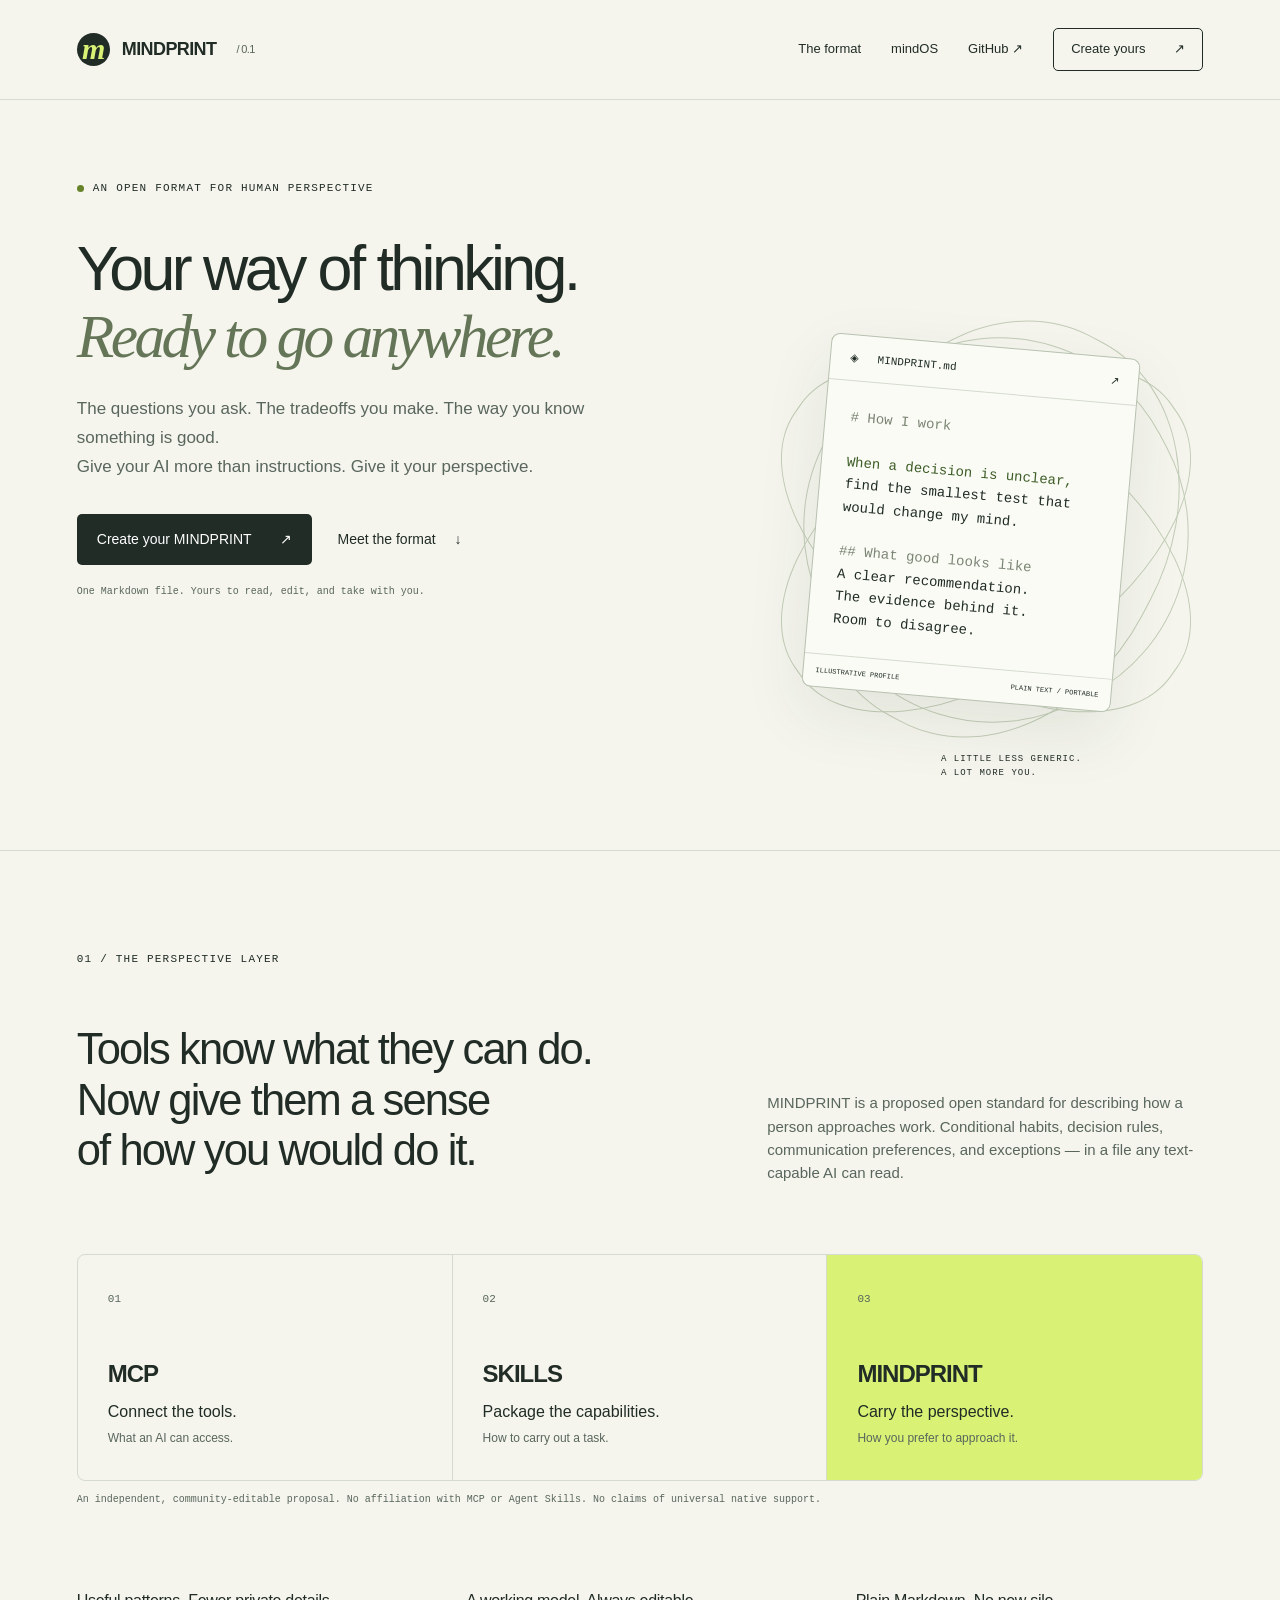
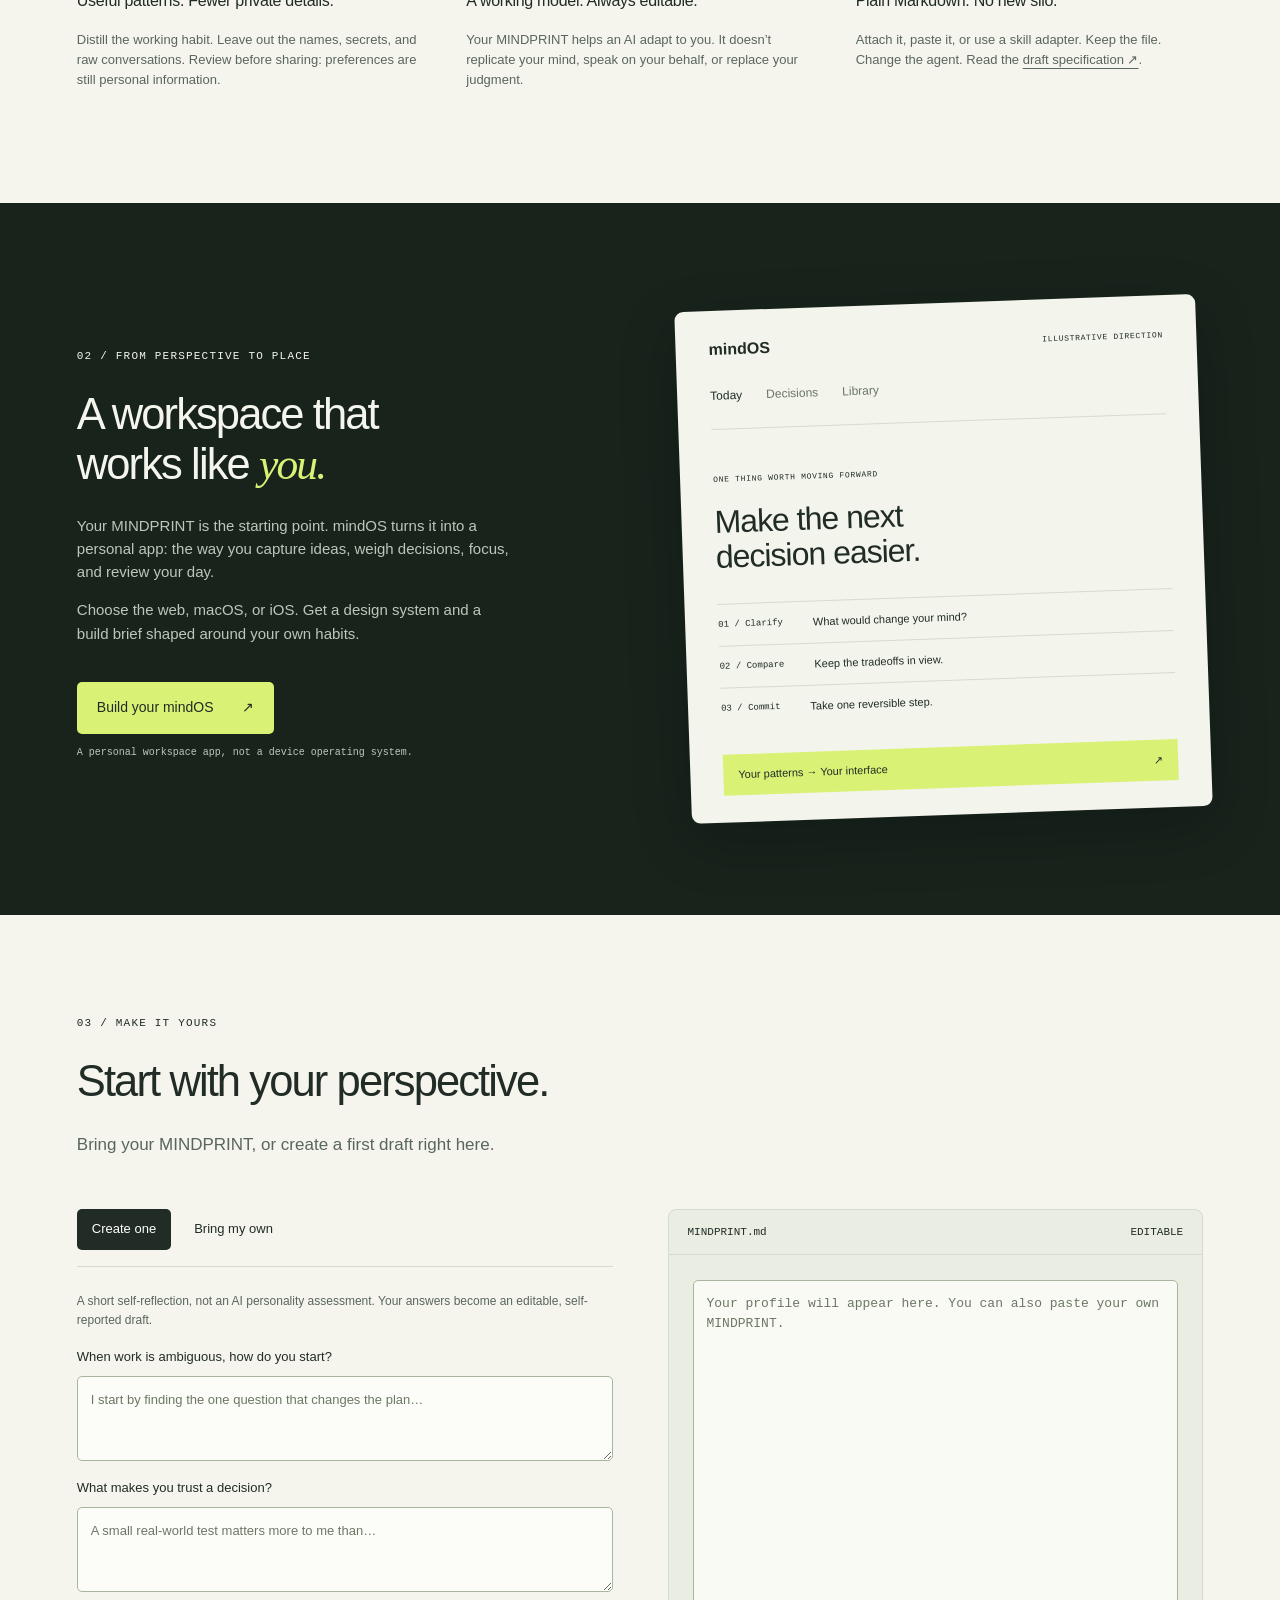
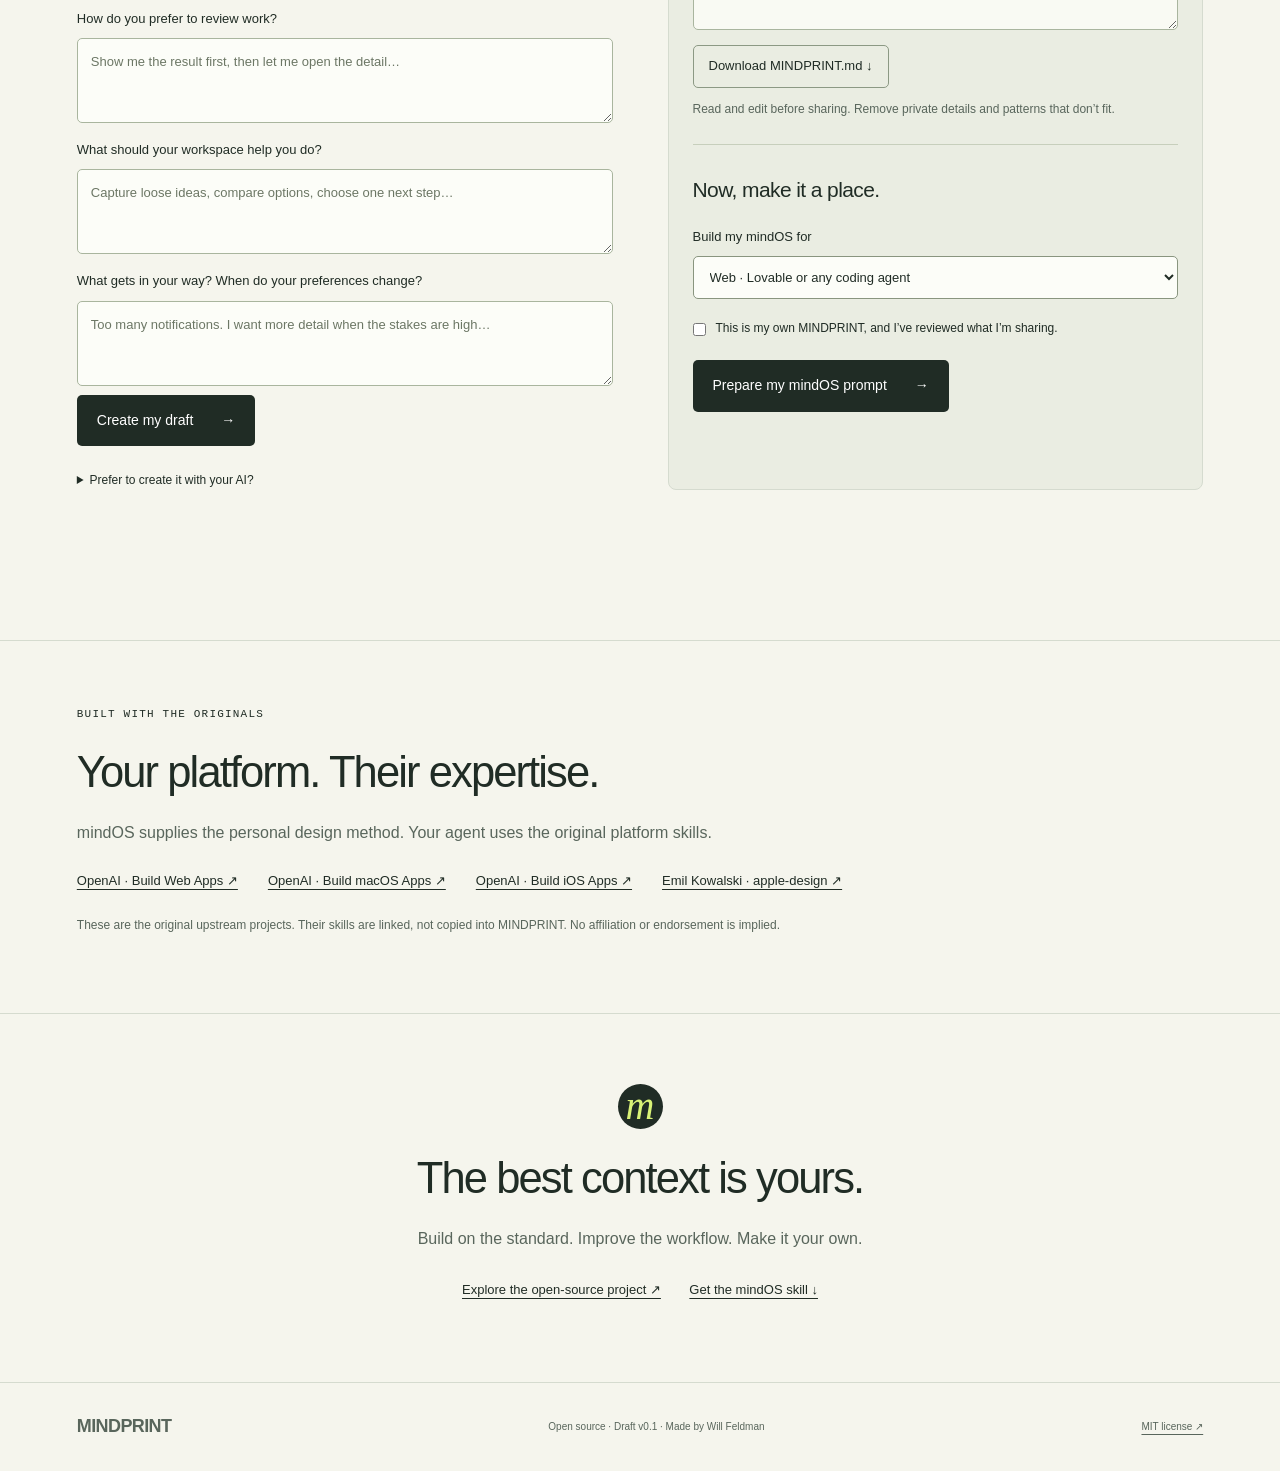
==== website/index.html @ 66bd0d76 "Use official OpenAI Build Web Apps for web targets" ====
<!doctype html><html lang="en"><head><meta charset="utf-8"><meta name="viewport" content="width=device-width,initial-scale=1"><meta name="description" content="Make your judgment portable. Create a MINDPRINT.md, then build a personal mindOS for web, Mac, or iPhone."><title>MINDPRINT — Make your judgment portable</title><link rel="stylesheet" href="style.css"><meta name="theme-color" content="#171c19"></head><body>
<header><a href="#" class="brand"><span class="mark">m</span> MINDPRINT<span class="version">/ 0.1</span></a><nav><a href="#format">The format</a><a href="#mindos">mindOS</a><a href="https://github.com/willfeldman/mindprint">GitHub ↗</a><a class="small-button" href="#create">Create yours <span>↗</span></a></nav></header>
<main><section class="hero"><div class="eyebrow"><span class="dot"></span> AN OPEN FORMAT FOR HUMAN PERSPECTIVE</div><h1>Your way of thinking.<br><em>Ready to go anywhere.</em></h1><p class="intro">The questions you ask. The tradeoffs you make. The way you know something is good.<br>Give your AI more than instructions. Give it your perspective.</p><div class="actions"><a class="primary" href="#create">Create your MINDPRINT <span>↗</span></a><a class="text-link" href="#format">Meet the format <span>↓</span></a></div><p class="micro">One Markdown file. Yours to read, edit, and take with you.</p><div class="hero-art" aria-label="A thinking pattern becoming a portable Markdown file"><div class="orbit o1"></div><div class="orbit o2"></div><div class="orbit o3"></div><div class="orbit o4"></div><div class="artifact"><div class="filebar"><span>◈ &nbsp; MINDPRINT.md</span><span>↗</span></div><div class="code"><span class="muted"># How I work</span><br><br><span class="green">When a decision is unclear,</span><br>find the smallest test that<br>would change my mind.<br><br><span class="muted">## What good looks like</span><br>A clear recommendation.<br>The evidence behind it.<br>Room to disagree.</div><div class="filefoot">ILLUSTRATIVE PROFILE <span>PLAIN TEXT / PORTABLE</span></div></div><span class="art-label">A LITTLE LESS GENERIC.<br>A LOT MORE YOU.</span></div></section>
<section id="format" class="format"><div class="section-label">01 / THE PERSPECTIVE LAYER</div><div class="section-heading"><h2>Tools know what they can do.<br>Now give them a sense<br>of how you would do it.</h2><p>MINDPRINT is a proposed open standard for describing how a person approaches work. Conditional habits, decision rules, communication preferences, and exceptions — in a file any text-capable AI can read.</p></div><div class="layers"><article><span>01</span><h3>MCP</h3><p>Connect the tools.</p><small>What an AI can access.</small></article><article><span>02</span><h3>SKILLS</h3><p>Package the capabilities.</p><small>How to carry out a task.</small></article><article class="highlight"><span>03</span><h3>MINDPRINT</h3><p>Carry the perspective.</p><small>How you prefer to approach it.</small></article></div><p class="micro">An independent, community-editable proposal. No affiliation with MCP or Agent Skills. No claims of universal native support.</p><div class="principles"><div><h3>Useful patterns. Fewer private details.</h3><p>Distill the working habit. Leave out the names, secrets, and raw conversations. Review before sharing: preferences are still personal information.</p></div><div><h3>A working model. Always editable.</h3><p>Your MINDPRINT helps an AI adapt to you. It doesn’t replicate your mind, speak on your behalf, or replace your judgment.</p></div><div><h3>Plain Markdown. No new silo.</h3><p>Attach it, paste it, or use a skill adapter. Keep the file. Change the agent. Read the <a href="https://github.com/willfeldman/mindprint/blob/main/spec/0.1.md">draft specification ↗</a>.</p></div></div></section>
<section id="mindos" class="os"><div><div class="section-label">02 / FROM PERSPECTIVE TO PLACE</div><h2>A workspace that<br>works like <em>you.</em></h2><p>Your MINDPRINT is the starting point. mindOS turns it into a personal app: the way you capture ideas, weigh decisions, focus, and review your day.</p><p>Choose the web, macOS, or iOS. Get a design system and a build brief shaped around your own habits.</p><a href="#create" class="primary">Build your mindOS <span>↗</span></a><p class="micro">A personal workspace app, not a device operating system.</p></div><div class="os-demo"><div class="demo-top"><b>mindOS</b><span>ILLUSTRATIVE DIRECTION</span></div><div class="demo-nav">Today <span>Decisions</span><span>Library</span></div><small>ONE THING WORTH MOVING FORWARD</small><h3>Make the next<br>decision easier.</h3><div class="demo-row"><span>01 / Clarify</span><p>What would change your mind?</p></div><div class="demo-row"><span>02 / Compare</span><p>Keep the tradeoffs in view.</p></div><div class="demo-row"><span>03 / Commit</span><p>Take one reversible step.</p></div><div class="demo-bottom">Your patterns → Your interface <span>↗</span></div></div></section>
<section id="create" class="builder"><div class="section-label">03 / MAKE IT YOURS</div><h2>Start with your perspective.</h2><p class="intro">Bring your MINDPRINT, or create a first draft right here.</p><div class="builder-grid"><div><div class="tabs" role="group" aria-label="Profile source"><button id="new-tab" aria-pressed="true">Create one</button><button id="bring-tab" aria-pressed="false">Bring my own</button></div><div id="interview"><p class="hint">A short self-reflection, not an AI personality assessment. Your answers become an editable, self-reported draft.</p><label>When work is ambiguous, how do you start?<textarea id="start" placeholder="I start by finding the one question that changes the plan…"></textarea></label><label>What makes you trust a decision?<textarea id="trust" placeholder="A small real-world test matters more to me than…"></textarea></label><label>How do you prefer to review work?<textarea id="review" placeholder="Show me the result first, then let me open the detail…"></textarea></label><label>What should your workspace help you do?<textarea id="jobs" placeholder="Capture loose ideas, compare options, choose one next step…"></textarea></label><label>What gets in your way? When do your preferences change?<textarea id="exceptions" placeholder="Too many notifications. I want more detail when the stakes are high…"></textarea></label><button id="draft" class="primary">Create my draft <span>→</span></button><details><summary>Prefer to create it with your AI?</summary><p>Use our full interview and evidence-based workflow with an agent that knows your work.</p><button id="copy-builder">Copy creation prompt</button><a href="create-mindprint.md" download>Download prompt</a></details></div><div id="import" hidden><label>Open your MINDPRINT.md<input id="file" type="file" accept=".md,.txt,text/plain,text/markdown"></label><p class="hint">Or paste it into the editor. Files are read in this browser, not uploaded to our server. Maximum 100 KB.</p></div></div><div class="output"><div class="filebar"><label for="profile">MINDPRINT.md</label><span>EDITABLE</span></div><textarea id="profile" spellcheck="false" placeholder="Your profile will appear here. You can also paste your own MINDPRINT."></textarea><button id="download">Download MINDPRINT.md ↓</button><p class="hint">Read and edit before sharing. Remove private details and patterns that don’t fit.</p><div class="next"><h3>Now, make it a place.</h3><label for="platform">Build my mindOS for</label><select id="platform"><option value="web">Web · Lovable or any coding agent</option><option value="macos">macOS · Build macOS Apps</option><option value="ios">iOS · Build iOS Apps</option></select><label class="check"><input type="checkbox" id="own"> This is my own MINDPRINT, and I’ve reviewed what I’m sharing.</label><button id="brief" class="primary">Prepare my mindOS prompt <span>→</span></button></div></div></div><div id="handoff" hidden><h3>Your mindOS build brief</h3><p>Review the exact prompt below. It includes your profile. Copying places it on your clipboard; opening Lovable passes it to Lovable in the URL. Your AI provider’s policies apply.</p><textarea id="prompt" aria-label="Review mindOS prompt"></textarea><div class="actions"><a id="lovable" class="primary" target="_blank" rel="noopener noreferrer">Open in Lovable ↗</a><button id="copy">Copy for my coding agent</button><button id="save-brief">Download build brief ↓</button></div><p id="handoff-note" class="hint"></p></div><p id="status" role="status" aria-live="polite"></p></section>
<section class="upstream"><div class="section-label">BUILT WITH THE ORIGINALS</div><h2>Your platform. Their expertise.</h2><p>mindOS supplies the personal design method. Your agent uses the original platform skills.</p><div class="upstream-links"><a href="https://github.com/openai/plugins/tree/main/plugins/build-web-apps">OpenAI · Build Web Apps ↗</a><a href="https://github.com/openai/plugins/tree/main/plugins/build-macos-apps">OpenAI · Build macOS Apps ↗</a><a href="https://github.com/openai/plugins/tree/main/plugins/build-ios-apps">OpenAI · Build iOS Apps ↗</a><a href="https://github.com/emilkowalski/skills/tree/main/skills/apple-design">Emil Kowalski · apple-design ↗</a></div><p class="hint">These are the original upstream projects. Their skills are linked, not copied into MINDPRINT. No affiliation or endorsement is implied.</p></section><section class="closing"><span class="mark">m</span><h2>The best context is yours.</h2><p>Build on the standard. Improve the workflow. Make it your own.</p><a href="https://github.com/willfeldman/mindprint">Explore the open-source project ↗</a> <a href="mindos-skill.md" download>Get the mindOS skill ↓</a></section></main><footer><a class="brand" href="#">MINDPRINT</a><span>Open source · Draft v0.1 · Made by Will Feldman</span><a href="https://github.com/willfeldman/mindprint/blob/main/LICENSE">MIT license ↗</a></footer><script src="app.js"></script></body></html>
---- website/style.css ----
:root{--paper:#f5f5ed;--ink:#202c25;--muted:#59665c;--line:#d5dbcf;--lime:#d9f276;--dark:#18231c}*{box-sizing:border-box}html{scroll-behavior:smooth;scroll-padding-top:30px}body{margin:0;background:var(--paper);color:var(--ink);font-family:Arial,Helvetica,sans-serif;font-size:16px;line-height:1.55}a{color:inherit;text-underline-offset:4px}button,input,select,textarea{font:inherit}button,a{touch-action:manipulation}button{cursor:pointer}button:active,.primary:active{transform:scale(.985)}button:focus-visible,a:focus-visible,input:focus-visible,textarea:focus-visible,select:focus-visible{outline:3px solid #668515;outline-offset:4px}[hidden]{display:none!important}header,main,footer{max-width:1440px;margin:auto}header{height:100px;display:flex;align-items:center;justify-content:space-between;padding:0 6%;border-bottom:1px solid var(--line)}.brand{text-decoration:none;font-size:18px;font-weight:700;letter-spacing:-.6px;display:flex;align-items:center;gap:12px}.mark{display:inline-flex;align-items:center;justify-content:center;width:33px;height:33px;background:var(--ink);color:var(--lime);font-family:Georgia,serif;font-style:italic;font-size:30px;border-radius:50%}.version{font-size:11px;color:var(--muted);font-weight:400;margin-left:8px}nav{display:flex;align-items:center;gap:30px;font-size:13px}nav a{text-decoration:none}.small-button{border:1px solid var(--ink);padding:10px 17px;border-radius:5px}.small-button span{margin-left:25px}section{padding:100px 6%}.hero{position:relative;padding-top:80px;min-height:750px;overflow:hidden}.eyebrow,.section-label{font-family:monospace;font-size:11px;letter-spacing:1.2px;display:flex;align-items:center;gap:9px}.dot{height:7px;width:7px;background:#678329;border-radius:50%}h1{font-size:clamp(42px,4.9vw,70px);line-height:1.07;letter-spacing:-3.6px;font-weight:500;margin:38px 0 25px;position:relative;z-index:1;max-width:800px}em{font-family:Georgia,serif;font-weight:400;color:#657557}h1 em{font-size:.98em}.intro{font-size:17px;color:var(--muted);max-width:530px;line-height:1.7}.actions{display:flex;gap:26px;align-items:center;flex-wrap:wrap;margin:32px 0 18px}.primary{background:var(--ink);color:#fff;text-decoration:none;border:0;padding:15px 20px;border-radius:5px;font-size:14px;display:inline-flex;align-items:center;justify-content:space-between;gap:28px}.text-link{font-size:14px;text-decoration:none}.text-link span{margin-left:15px}.micro{font-family:monospace;font-size:10px;color:var(--muted);line-height:1.7}.hero-art{position:absolute;width:470px;height:470px;right:3%;top:215px}.orbit{position:absolute;border:1px solid #c2ccb7;border-radius:48%;width:380px;height:380px;left:60px;top:30px;transform:rotate(-28deg)}.o2{width:340px;height:430px;left:80px;top:4px;transform:rotate(28deg)}.o3{width:460px;height:260px;left:10px;top:100px;transform:rotate(-35deg)}.o4{width:460px;height:260px;left:10px;top:100px;transform:rotate(35deg)}.artifact{position:absolute;width:310px;left:70px;top:35px;transform:rotate(5deg);background:#fafbf5;border:1px solid #b8c2b1;border-radius:9px;box-shadow:0 24px 65px #23352216;overflow:hidden}.filebar{display:flex;justify-content:space-between;padding:16px 19px;border-bottom:1px solid var(--line);font:11px monospace}.code{padding:25px;font:14px/1.6 monospace}.muted{color:#7b8574}.green{color:#3d5c26}.filefoot{display:flex;justify-content:space-between;border-top:1px solid var(--line);padding:12px;font:7px monospace}.art-label{position:absolute;bottom:0;left:195px;font:9px/1.5 monospace;letter-spacing:1px}.format{border-top:1px solid var(--line)}.section-heading{display:grid;grid-template-columns:1.4fr 1fr;gap:80px;margin:32px 0 55px;align-items:end}h2{font-weight:400;font-size:clamp(30px,3.4vw,48px);line-height:1.16;letter-spacing:-1.9px;margin:24px 0}.section-heading p,.principles p,.os p{color:var(--muted);font-size:15px;max-width:440px}.layers{display:grid;grid-template-columns:repeat(3,1fr);border:1px solid var(--line);border-radius:8px;overflow:hidden}.layers article{padding:30px;border-right:1px solid var(--line)}.layers article:last-child{border:0}.layers article>span{font:11px monospace;color:var(--muted)}.layers h3{font-size:24px;letter-spacing:-1px;margin:45px 0 8px}.layers p{margin:0}.layers small{color:var(--muted);font-size:12px}.highlight{background:var(--lime)}.principles{display:grid;grid-template-columns:repeat(3,1fr);gap:42px;margin-top:65px}.principles h3{font-size:16px;font-weight:500;letter-spacing:-.3px}.principles p{font-size:13px}.os{background:var(--dark);color:#f4f6ed;display:grid;grid-template-columns:1fr 1fr;gap:85px;align-items:center}.os em{color:var(--lime)}.os p{color:#bdc7b9}.os .primary{background:var(--lime);color:var(--ink);margin-top:22px}.os .micro{font-size:10px}.os-demo{background:#f3f4eb;color:var(--ink);border-radius:9px;box-shadow:0 18px 60px #0003;padding:27px 33px;transform:rotate(-2deg)}.demo-top{display:flex;justify-content:space-between;align-items:center}.demo-top span,.os-demo small{font:8px monospace;letter-spacing:.7px}.demo-nav{display:flex;gap:24px;font-size:12px;border-bottom:1px solid var(--line);padding:24px 0;margin-bottom:35px}.demo-nav span{color:#6a7567}.os-demo h3{font-size:32px;line-height:1.1;letter-spacing:-1px;font-weight:400;margin:15px 0 28px}.demo-row{border-top:1px solid var(--line);padding:12px 0;display:flex;gap:30px;align-items:center}.demo-row span{font:9px monospace;white-space:nowrap}.demo-row p{font-size:11px;color:var(--ink);margin:0}.demo-bottom{background:var(--lime);padding:12px 15px;font-size:11px;display:flex;justify-content:space-between;margin-top:25px}.builder{border-bottom:1px solid var(--line)}.builder-grid{display:grid;grid-template-columns:1fr 1fr;gap:55px;margin-top:50px}.tabs{display:flex;gap:8px;border-bottom:1px solid var(--line);margin-bottom:25px;padding-bottom:16px}button{padding:10px 15px;background:transparent;border:1px solid #8c9984;border-radius:5px;color:var(--ink);font-size:13px}.tabs button{border:0;border-radius:5px}.tabs button[aria-pressed=true]{background:var(--ink);color:#fff}.hint{font-size:12px;color:var(--muted);line-height:1.6}label{display:block;font-size:13px;margin:17px 0 9px}textarea{width:100%;display:block;resize:vertical;padding:13px;border:1px solid #a9b59e;background:#fcfdf8;border-radius:5px;color:var(--ink);font-size:13px;min-height:85px;margin-top:9px;line-height:1.5}textarea::placeholder{color:#6c7765}select{display:block;width:100%;border:1px solid #89957f;padding:12px;background:#fcfdf8;color:var(--ink);border-radius:5px;font-size:13px}.output{background:#eaede2;border:1px solid var(--line);border-radius:8px;padding:0 24px 25px}.output .filebar{margin:0 -24px}.filebar label{margin:0;font:inherit}#profile{min-height:350px;background:#f9faf3;font-family:monospace;margin:25px 0 15px}.next{border-top:1px solid #c7cfbc;margin-top:25px;padding-top:8px}.next h3,#handoff h3{font-size:21px;font-weight:400;letter-spacing:-.6px}.check{display:flex;align-items:flex-start;gap:10px;font-size:12px;margin:20px 0}.check input{margin:4px 0;accent-color:#304323}details{margin-top:25px;font-size:12px}summary{cursor:pointer}details a{margin-left:12px}#handoff{margin-top:45px;border-top:1px solid var(--line);padding-top:25px}#handoff p{font-size:13px;max-width:760px}#prompt{min-height:270px;font-family:monospace}#status{font-size:13px;color:#35521c;min-height:24px}.closing{text-align:center;padding-top:70px;padding-bottom:70px}.closing .mark{width:45px;height:45px;font-size:40px}.closing p{color:var(--muted)}.closing a{display:inline-block;font-size:13px;margin:12px}footer{border-top:1px solid var(--line);padding:30px 6%;display:flex;justify-content:space-between;align-items:center;font-size:10px;color:var(--muted)}@media(min-width:1250px){.hero-art{right:5%;top:210px}.hero{padding-bottom:160px}}@media(max-width:1050px){.hero-art{right:-65px;top:280px;transform:scale(.8)}h1{max-width:750px}.hero .intro{max-width:440px}.section-heading{gap:35px}.os{gap:40px}.builder-grid{gap:28px}}@media(max-width:760px){header{height:78px;padding:0 6%}nav>a:not(.small-button){display:none}.version{display:none}h1{letter-spacing:-2px;font-size:43px}.hero{padding-top:45px;padding-bottom:30px}.hero-art{position:relative;right:auto;top:auto;margin:20px auto -20px;transform:scale(.8);transform-origin:top center;width:400px;height:390px;left:-20px}.hero-art .artifact{left:45px}.hero-art .orbit{left:25px}.hero .intro{font-size:15px}.actions{gap:20px}section{padding:65px 6%}.section-heading,.os,.builder-grid{grid-template-columns:1fr;gap:25px}.layers{grid-template-columns:1fr}.layers article{border-right:0;border-bottom:1px solid var(--line);padding:24px}.layers h3{margin:14px 0 5px}.principles{grid-template-columns:1fr;gap:12px;margin-top:35px}.os-demo{margin:20px 5px 0}.section-heading{margin-bottom:30px}.builder-grid{margin-top:30px}.output{padding:0 18px 20px}.output .filebar{margin:0 -18px}footer{gap:20px;flex-wrap:wrap}.eyebrow{font-size:9px}input[type=file]{width:100%;margin-top:15px}#handoff .actions{gap:12px}.primary{gap:20px}}@media(prefers-reduced-motion:reduce){html{scroll-behavior:auto}button:active,.primary:active{transform:none}}

.upstream{border-bottom:1px solid var(--line);padding-top:65px;padding-bottom:65px}.upstream-links{display:flex;flex-wrap:wrap;gap:16px 30px;margin:25px 0;font-size:13px}.upstream>p{color:var(--muted)}
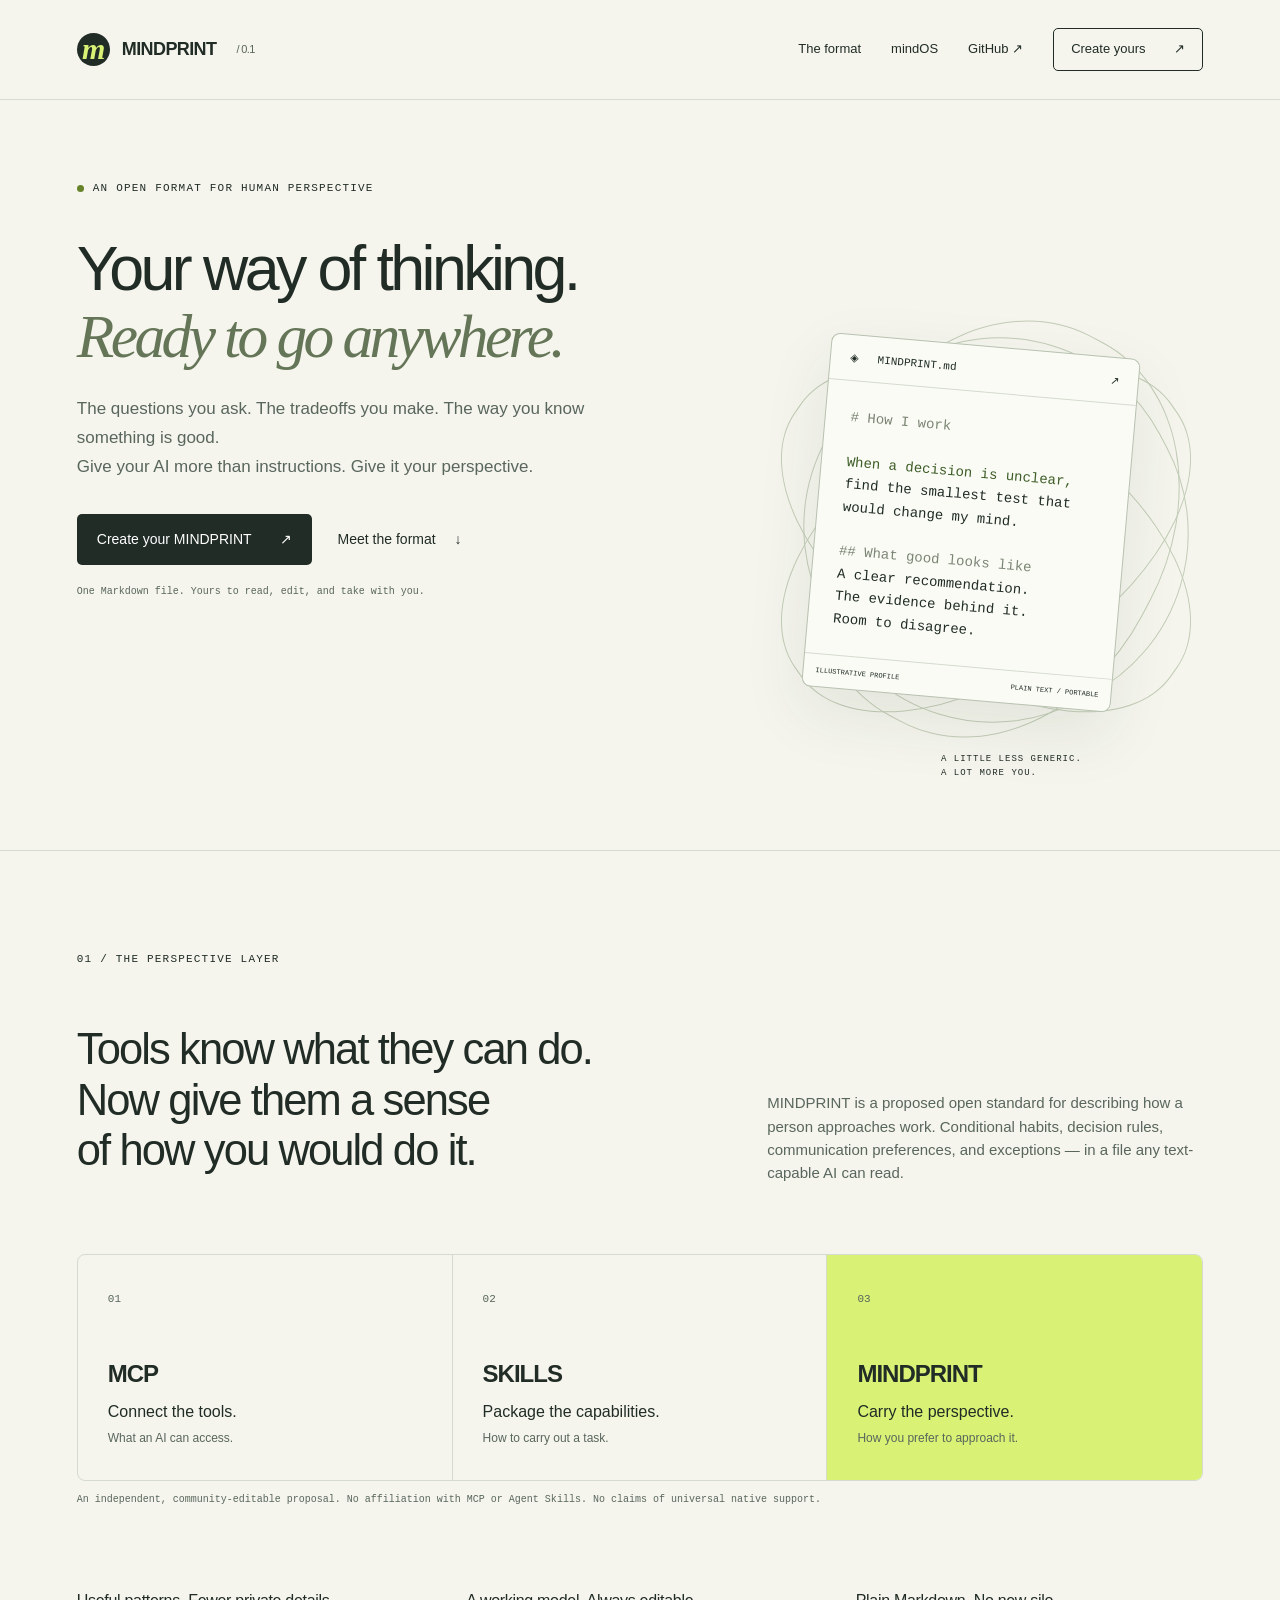
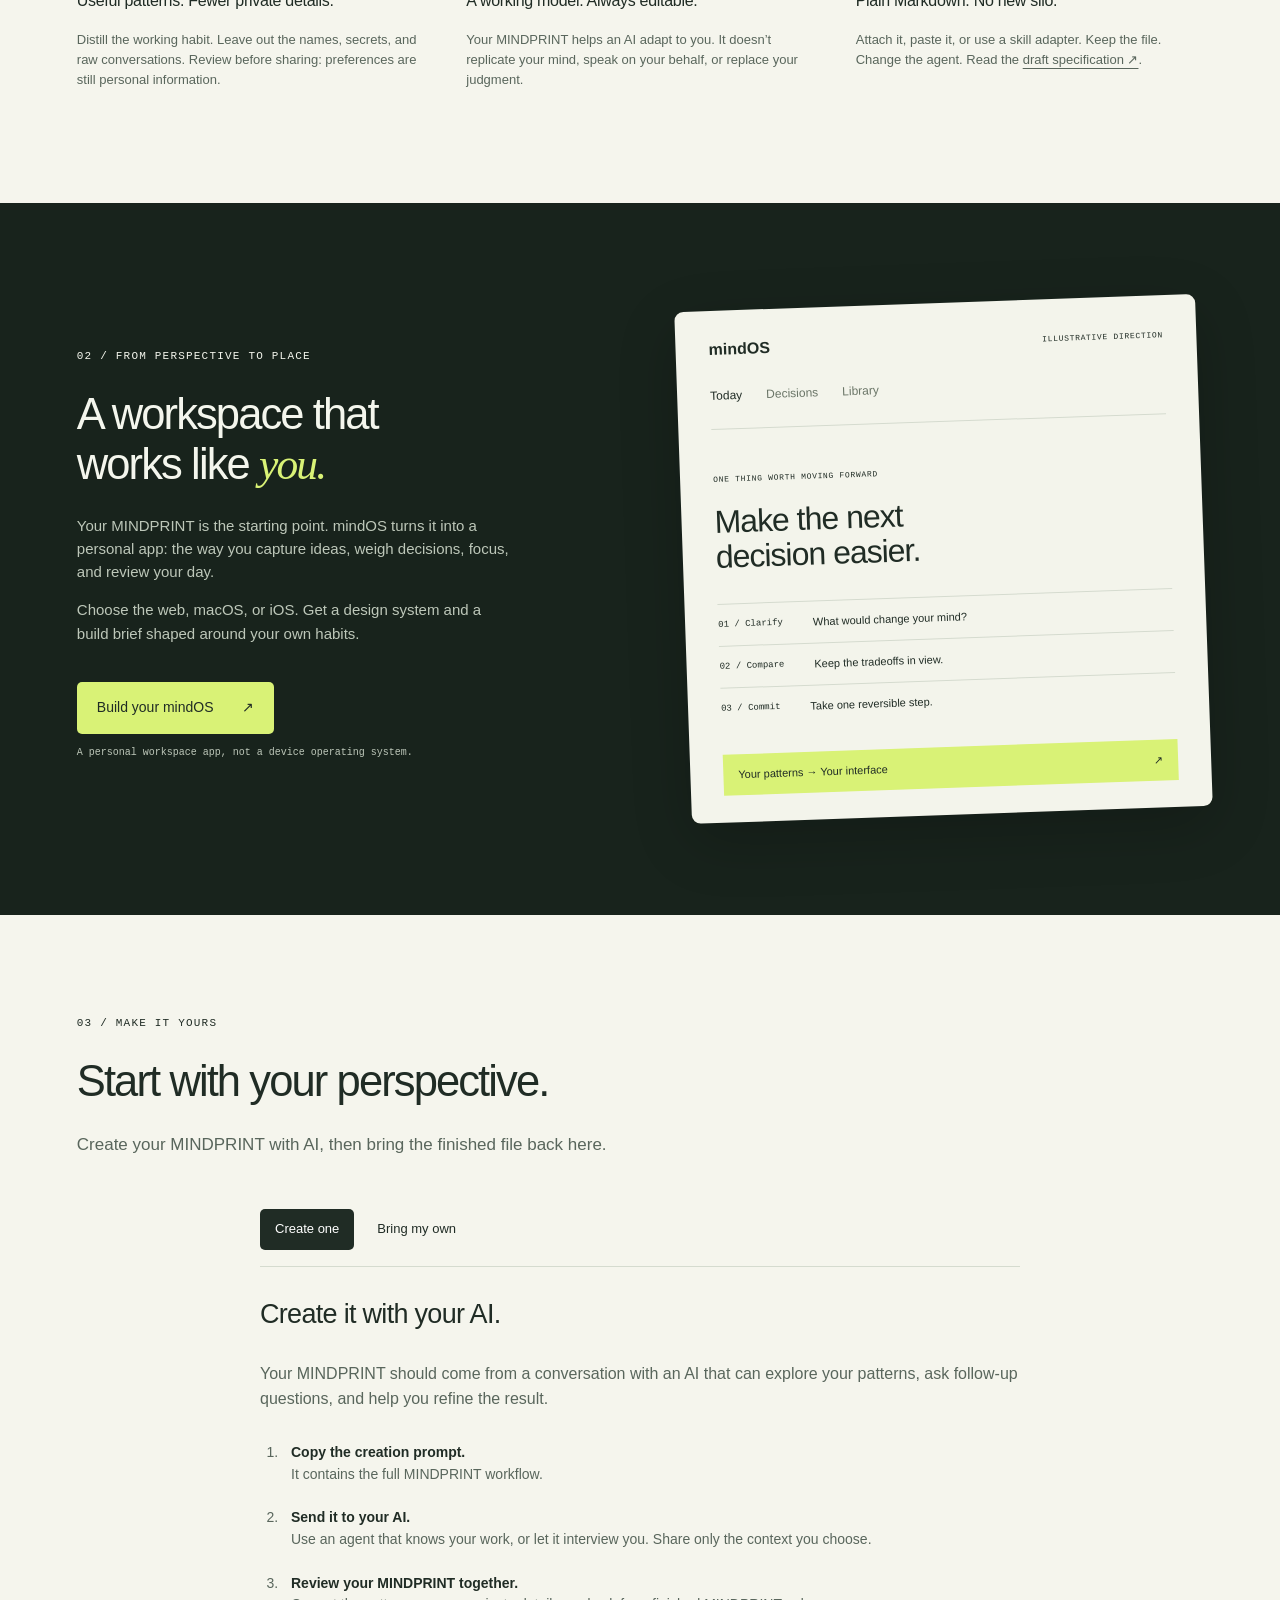
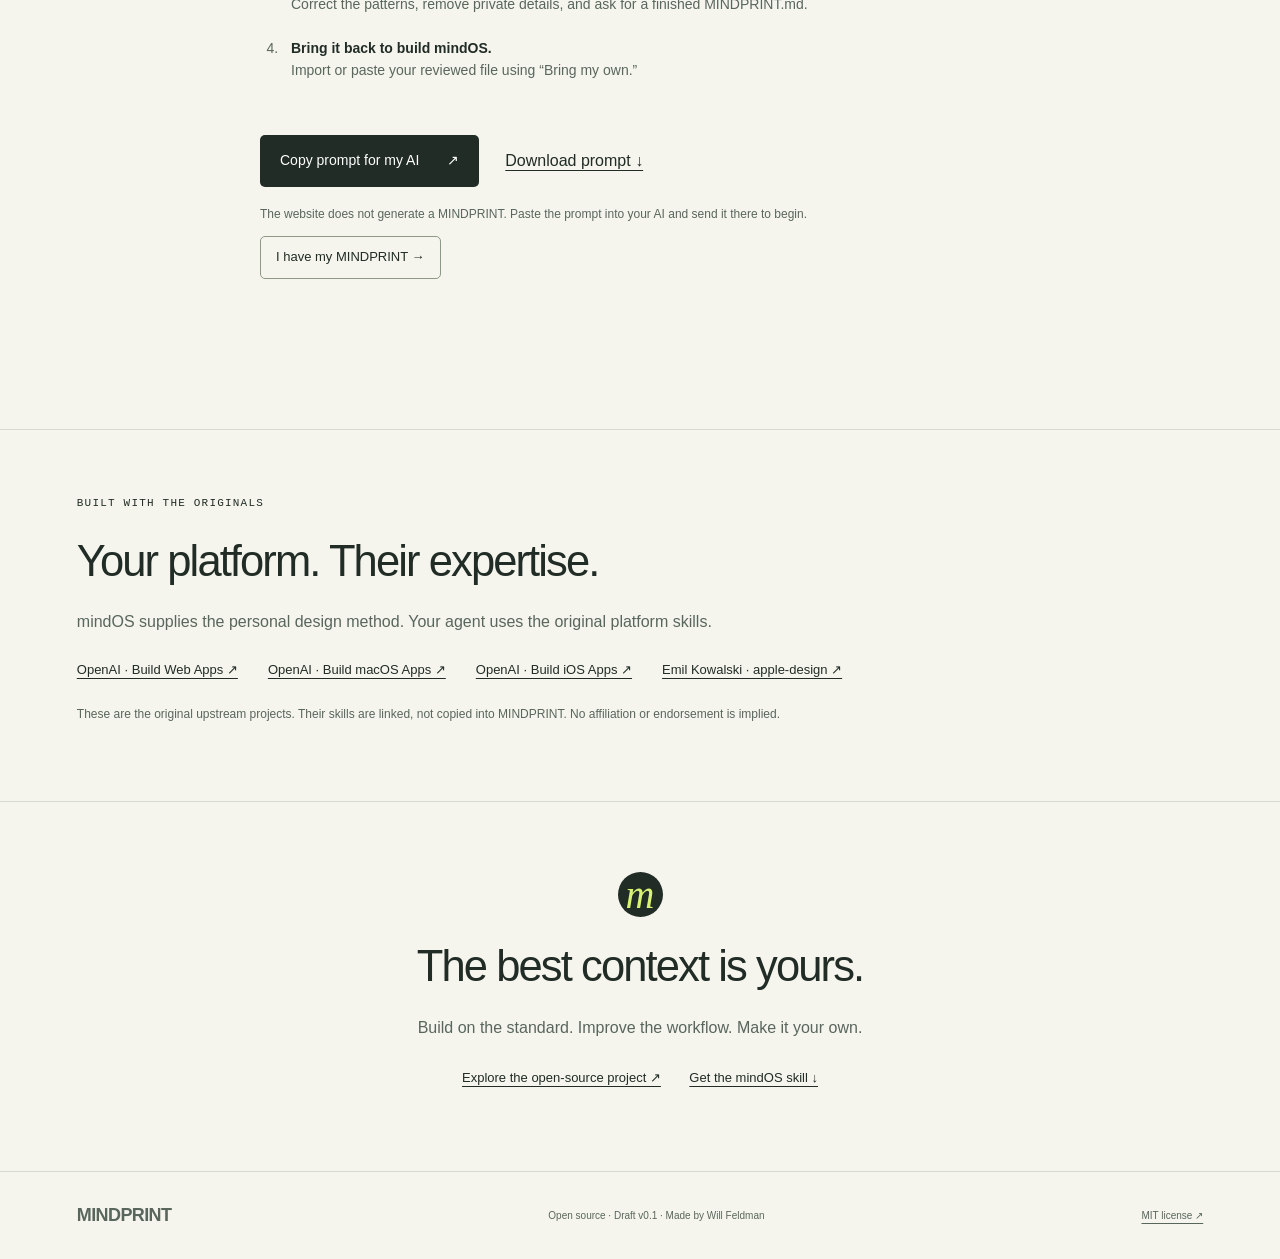
==== commit 99a56b98: "Require AI workflow for MINDPRINT creation and remove browser questionnaire" ====
--- a/website/index.html
+++ b/website/index.html
@@ -3,5 +3,5 @@
 <main><section class="hero"><div class="eyebrow"><span class="dot"></span> AN OPEN FORMAT FOR HUMAN PERSPECTIVE</div><h1>Your way of thinking.<br><em>Ready to go anywhere.</em></h1><p class="intro">The questions you ask. The tradeoffs you make. The way you know something is good.<br>Give your AI more than instructions. Give it your perspective.</p><div class="actions"><a class="primary" href="#create">Create your MINDPRINT <span>↗</span></a><a class="text-link" href="#format">Meet the format <span>↓</span></a></div><p class="micro">One Markdown file. Yours to read, edit, and take with you.</p><div class="hero-art" aria-label="A thinking pattern becoming a portable Markdown file"><div class="orbit o1"></div><div class="orbit o2"></div><div class="orbit o3"></div><div class="orbit o4"></div><div class="artifact"><div class="filebar"><span>◈ &nbsp; MINDPRINT.md</span><span>↗</span></div><div class="code"><span class="muted"># How I work</span><br><br><span class="green">When a decision is unclear,</span><br>find the smallest test that<br>would change my mind.<br><br><span class="muted">## What good looks like</span><br>A clear recommendation.<br>The evidence behind it.<br>Room to disagree.</div><div class="filefoot">ILLUSTRATIVE PROFILE <span>PLAIN TEXT / PORTABLE</span></div></div><span class="art-label">A LITTLE LESS GENERIC.<br>A LOT MORE YOU.</span></div></section>
 <section id="format" class="format"><div class="section-label">01 / THE PERSPECTIVE LAYER</div><div class="section-heading"><h2>Tools know what they can do.<br>Now give them a sense<br>of how you would do it.</h2><p>MINDPRINT is a proposed open standard for describing how a person approaches work. Conditional habits, decision rules, communication preferences, and exceptions — in a file any text-capable AI can read.</p></div><div class="layers"><article><span>01</span><h3>MCP</h3><p>Connect the tools.</p><small>What an AI can access.</small></article><article><span>02</span><h3>SKILLS</h3><p>Package the capabilities.</p><small>How to carry out a task.</small></article><article class="highlight"><span>03</span><h3>MINDPRINT</h3><p>Carry the perspective.</p><small>How you prefer to approach it.</small></article></div><p class="micro">An independent, community-editable proposal. No affiliation with MCP or Agent Skills. No claims of universal native support.</p><div class="principles"><div><h3>Useful patterns. Fewer private details.</h3><p>Distill the working habit. Leave out the names, secrets, and raw conversations. Review before sharing: preferences are still personal information.</p></div><div><h3>A working model. Always editable.</h3><p>Your MINDPRINT helps an AI adapt to you. It doesn’t replicate your mind, speak on your behalf, or replace your judgment.</p></div><div><h3>Plain Markdown. No new silo.</h3><p>Attach it, paste it, or use a skill adapter. Keep the file. Change the agent. Read the <a href="https://github.com/willfeldman/mindprint/blob/main/spec/0.1.md">draft specification ↗</a>.</p></div></div></section>
 <section id="mindos" class="os"><div><div class="section-label">02 / FROM PERSPECTIVE TO PLACE</div><h2>A workspace that<br>works like <em>you.</em></h2><p>Your MINDPRINT is the starting point. mindOS turns it into a personal app: the way you capture ideas, weigh decisions, focus, and review your day.</p><p>Choose the web, macOS, or iOS. Get a design system and a build brief shaped around your own habits.</p><a href="#create" class="primary">Build your mindOS <span>↗</span></a><p class="micro">A personal workspace app, not a device operating system.</p></div><div class="os-demo"><div class="demo-top"><b>mindOS</b><span>ILLUSTRATIVE DIRECTION</span></div><div class="demo-nav">Today <span>Decisions</span><span>Library</span></div><small>ONE THING WORTH MOVING FORWARD</small><h3>Make the next<br>decision easier.</h3><div class="demo-row"><span>01 / Clarify</span><p>What would change your mind?</p></div><div class="demo-row"><span>02 / Compare</span><p>Keep the tradeoffs in view.</p></div><div class="demo-row"><span>03 / Commit</span><p>Take one reversible step.</p></div><div class="demo-bottom">Your patterns → Your interface <span>↗</span></div></div></section>
-<section id="create" class="builder"><div class="section-label">03 / MAKE IT YOURS</div><h2>Start with your perspective.</h2><p class="intro">Bring your MINDPRINT, or create a first draft right here.</p><div class="builder-grid"><div><div class="tabs" role="group" aria-label="Profile source"><button id="new-tab" aria-pressed="true">Create one</button><button id="bring-tab" aria-pressed="false">Bring my own</button></div><div id="interview"><p class="hint">A short self-reflection, not an AI personality assessment. Your answers become an editable, self-reported draft.</p><label>When work is ambiguous, how do you start?<textarea id="start" placeholder="I start by finding the one question that changes the plan…"></textarea></label><label>What makes you trust a decision?<textarea id="trust" placeholder="A small real-world test matters more to me than…"></textarea></label><label>How do you prefer to review work?<textarea id="review" placeholder="Show me the result first, then let me open the detail…"></textarea></label><label>What should your workspace help you do?<textarea id="jobs" placeholder="Capture loose ideas, compare options, choose one next step…"></textarea></label><label>What gets in your way? When do your preferences change?<textarea id="exceptions" placeholder="Too many notifications. I want more detail when the stakes are high…"></textarea></label><button id="draft" class="primary">Create my draft <span>→</span></button><details><summary>Prefer to create it with your AI?</summary><p>Use our full interview and evidence-based workflow with an agent that knows your work.</p><button id="copy-builder">Copy creation prompt</button><a href="create-mindprint.md" download>Download prompt</a></details></div><div id="import" hidden><label>Open your MINDPRINT.md<input id="file" type="file" accept=".md,.txt,text/plain,text/markdown"></label><p class="hint">Or paste it into the editor. Files are read in this browser, not uploaded to our server. Maximum 100 KB.</p></div></div><div class="output"><div class="filebar"><label for="profile">MINDPRINT.md</label><span>EDITABLE</span></div><textarea id="profile" spellcheck="false" placeholder="Your profile will appear here. You can also paste your own MINDPRINT."></textarea><button id="download">Download MINDPRINT.md ↓</button><p class="hint">Read and edit before sharing. Remove private details and patterns that don’t fit.</p><div class="next"><h3>Now, make it a place.</h3><label for="platform">Build my mindOS for</label><select id="platform"><option value="web">Web · Lovable or any coding agent</option><option value="macos">macOS · Build macOS Apps</option><option value="ios">iOS · Build iOS Apps</option></select><label class="check"><input type="checkbox" id="own"> This is my own MINDPRINT, and I’ve reviewed what I’m sharing.</label><button id="brief" class="primary">Prepare my mindOS prompt <span>→</span></button></div></div></div><div id="handoff" hidden><h3>Your mindOS build brief</h3><p>Review the exact prompt below. It includes your profile. Copying places it on your clipboard; opening Lovable passes it to Lovable in the URL. Your AI provider’s policies apply.</p><textarea id="prompt" aria-label="Review mindOS prompt"></textarea><div class="actions"><a id="lovable" class="primary" target="_blank" rel="noopener noreferrer">Open in Lovable ↗</a><button id="copy">Copy for my coding agent</button><button id="save-brief">Download build brief ↓</button></div><p id="handoff-note" class="hint"></p></div><p id="status" role="status" aria-live="polite"></p></section>
+<section id="create" class="builder"><div class="section-label">03 / MAKE IT YOURS</div><h2>Start with your perspective.</h2><p class="intro">Create your MINDPRINT with AI, then bring the finished file back here.</p><div class="builder-grid"><div><div class="tabs" role="group" aria-label="Profile source"><button id="new-tab" aria-pressed="true">Create one</button><button id="bring-tab" aria-pressed="false">Bring my own</button></div><div id="interview"><h3>Create it with your AI.</h3><p>Your MINDPRINT should come from a conversation with an AI that can explore your patterns, ask follow-up questions, and help you refine the result.</p><ol class="ai-steps"><li><strong>Copy the creation prompt.</strong><br>It contains the full MINDPRINT workflow.</li><li><strong>Send it to your AI.</strong><br>Use an agent that knows your work, or let it interview you. Share only the context you choose.</li><li><strong>Review your MINDPRINT together.</strong><br>Correct the patterns, remove private details, and ask for a finished MINDPRINT.md.</li><li><strong>Bring it back to build mindOS.</strong><br>Import or paste your reviewed file using “Bring my own.”</li></ol><div class="actions"><button id="copy-builder" class="primary">Copy prompt for my AI <span>↗</span></button><a href="create-mindprint.md" download>Download prompt ↓</a></div><p class="hint">The website does not generate a MINDPRINT. Paste the prompt into your AI and send it there to begin.</p><button id="ready-import">I have my MINDPRINT →</button></div><div id="import" hidden><label>Open your MINDPRINT.md<input id="file" type="file" accept=".md,.txt,text/plain,text/markdown"></label><p class="hint">Or paste it into the editor. Files are read in this browser, not uploaded to our server. Maximum 100 KB.</p></div></div><div class="output" id="profile-output" hidden><div class="filebar"><label for="profile">MINDPRINT.md</label><span>EDITABLE</span></div><textarea id="profile" spellcheck="false" placeholder="Paste the finished MINDPRINT from your AI here, or open your file."></textarea><button id="download">Download MINDPRINT.md ↓</button><p class="hint">Read and edit before sharing. Remove private details and patterns that don’t fit.</p><div class="next"><h3>Now, make it a place.</h3><label for="platform">Build my mindOS for</label><select id="platform"><option value="web">Web · Lovable or any coding agent</option><option value="macos">macOS · Build macOS Apps</option><option value="ios">iOS · Build iOS Apps</option></select><label class="check"><input type="checkbox" id="own"> This is my own MINDPRINT, and I’ve reviewed what I’m sharing.</label><button id="brief" class="primary">Prepare my mindOS prompt <span>→</span></button></div></div></div><div id="handoff" hidden><h3>Your mindOS build brief</h3><p>Review the exact prompt below. It includes your profile. Copying places it on your clipboard; opening Lovable passes it to Lovable in the URL. Your AI provider’s policies apply.</p><textarea id="prompt" aria-label="Review mindOS prompt"></textarea><div class="actions"><a id="lovable" class="primary" target="_blank" rel="noopener noreferrer">Open in Lovable ↗</a><button id="copy">Copy for my coding agent</button><button id="save-brief">Download build brief ↓</button></div><p id="handoff-note" class="hint"></p></div><p id="status" role="status" aria-live="polite"></p></section>
 <section class="upstream"><div class="section-label">BUILT WITH THE ORIGINALS</div><h2>Your platform. Their expertise.</h2><p>mindOS supplies the personal design method. Your agent uses the original platform skills.</p><div class="upstream-links"><a href="https://github.com/openai/plugins/tree/main/plugins/build-web-apps">OpenAI · Build Web Apps ↗</a><a href="https://github.com/openai/plugins/tree/main/plugins/build-macos-apps">OpenAI · Build macOS Apps ↗</a><a href="https://github.com/openai/plugins/tree/main/plugins/build-ios-apps">OpenAI · Build iOS Apps ↗</a><a href="https://github.com/emilkowalski/skills/tree/main/skills/apple-design">Emil Kowalski · apple-design ↗</a></div><p class="hint">These are the original upstream projects. Their skills are linked, not copied into MINDPRINT. No affiliation or endorsement is implied.</p></section><section class="closing"><span class="mark">m</span><h2>The best context is yours.</h2><p>Build on the standard. Improve the workflow. Make it your own.</p><a href="https://github.com/willfeldman/mindprint">Explore the open-source project ↗</a> <a href="mindos-skill.md" download>Get the mindOS skill ↓</a></section></main><footer><a class="brand" href="#">MINDPRINT</a><span>Open source · Draft v0.1 · Made by Will Feldman</span><a href="https://github.com/willfeldman/mindprint/blob/main/LICENSE">MIT license ↗</a></footer><script src="app.js"></script></body></html>
--- a/website/style.css
+++ b/website/style.css
@@ -1,3 +1,5 @@
 :root{--paper:#f5f5ed;--ink:#202c25;--muted:#59665c;--line:#d5dbcf;--lime:#d9f276;--dark:#18231c}*{box-sizing:border-box}html{scroll-behavior:smooth;scroll-padding-top:30px}body{margin:0;background:var(--paper);color:var(--ink);font-family:Arial,Helvetica,sans-serif;font-size:16px;line-height:1.55}a{color:inherit;text-underline-offset:4px}button,input,select,textarea{font:inherit}button,a{touch-action:manipulation}button{cursor:pointer}button:active,.primary:active{transform:scale(.985)}button:focus-visible,a:focus-visible,input:focus-visible,textarea:focus-visible,select:focus-visible{outline:3px solid #668515;outline-offset:4px}[hidden]{display:none!important}header,main,footer{max-width:1440px;margin:auto}header{height:100px;display:flex;align-items:center;justify-content:space-between;padding:0 6%;border-bottom:1px solid var(--line)}.brand{text-decoration:none;font-size:18px;font-weight:700;letter-spacing:-.6px;display:flex;align-items:center;gap:12px}.mark{display:inline-flex;align-items:center;justify-content:center;width:33px;height:33px;background:var(--ink);color:var(--lime);font-family:Georgia,serif;font-style:italic;font-size:30px;border-radius:50%}.version{font-size:11px;color:var(--muted);font-weight:400;margin-left:8px}nav{display:flex;align-items:center;gap:30px;font-size:13px}nav a{text-decoration:none}.small-button{border:1px solid var(--ink);padding:10px 17px;border-radius:5px}.small-button span{margin-left:25px}section{padding:100px 6%}.hero{position:relative;padding-top:80px;min-height:750px;overflow:hidden}.eyebrow,.section-label{font-family:monospace;font-size:11px;letter-spacing:1.2px;display:flex;align-items:center;gap:9px}.dot{height:7px;width:7px;background:#678329;border-radius:50%}h1{font-size:clamp(42px,4.9vw,70px);line-height:1.07;letter-spacing:-3.6px;font-weight:500;margin:38px 0 25px;position:relative;z-index:1;max-width:800px}em{font-family:Georgia,serif;font-weight:400;color:#657557}h1 em{font-size:.98em}.intro{font-size:17px;color:var(--muted);max-width:530px;line-height:1.7}.actions{display:flex;gap:26px;align-items:center;flex-wrap:wrap;margin:32px 0 18px}.primary{background:var(--ink);color:#fff;text-decoration:none;border:0;padding:15px 20px;border-radius:5px;font-size:14px;display:inline-flex;align-items:center;justify-content:space-between;gap:28px}.text-link{font-size:14px;text-decoration:none}.text-link span{margin-left:15px}.micro{font-family:monospace;font-size:10px;color:var(--muted);line-height:1.7}.hero-art{position:absolute;width:470px;height:470px;right:3%;top:215px}.orbit{position:absolute;border:1px solid #c2ccb7;border-radius:48%;width:380px;height:380px;left:60px;top:30px;transform:rotate(-28deg)}.o2{width:340px;height:430px;left:80px;top:4px;transform:rotate(28deg)}.o3{width:460px;height:260px;left:10px;top:100px;transform:rotate(-35deg)}.o4{width:460px;height:260px;left:10px;top:100px;transform:rotate(35deg)}.artifact{position:absolute;width:310px;left:70px;top:35px;transform:rotate(5deg);background:#fafbf5;border:1px solid #b8c2b1;border-radius:9px;box-shadow:0 24px 65px #23352216;overflow:hidden}.filebar{display:flex;justify-content:space-between;padding:16px 19px;border-bottom:1px solid var(--line);font:11px monospace}.code{padding:25px;font:14px/1.6 monospace}.muted{color:#7b8574}.green{color:#3d5c26}.filefoot{display:flex;justify-content:space-between;border-top:1px solid var(--line);padding:12px;font:7px monospace}.art-label{position:absolute;bottom:0;left:195px;font:9px/1.5 monospace;letter-spacing:1px}.format{border-top:1px solid var(--line)}.section-heading{display:grid;grid-template-columns:1.4fr 1fr;gap:80px;margin:32px 0 55px;align-items:end}h2{font-weight:400;font-size:clamp(30px,3.4vw,48px);line-height:1.16;letter-spacing:-1.9px;margin:24px 0}.section-heading p,.principles p,.os p{color:var(--muted);font-size:15px;max-width:440px}.layers{display:grid;grid-template-columns:repeat(3,1fr);border:1px solid var(--line);border-radius:8px;overflow:hidden}.layers article{padding:30px;border-right:1px solid var(--line)}.layers article:last-child{border:0}.layers article>span{font:11px monospace;color:var(--muted)}.layers h3{font-size:24px;letter-spacing:-1px;margin:45px 0 8px}.layers p{margin:0}.layers small{color:var(--muted);font-size:12px}.highlight{background:var(--lime)}.principles{display:grid;grid-template-columns:repeat(3,1fr);gap:42px;margin-top:65px}.principles h3{font-size:16px;font-weight:500;letter-spacing:-.3px}.principles p{font-size:13px}.os{background:var(--dark);color:#f4f6ed;display:grid;grid-template-columns:1fr 1fr;gap:85px;align-items:center}.os em{color:var(--lime)}.os p{color:#bdc7b9}.os .primary{background:var(--lime);color:var(--ink);margin-top:22px}.os .micro{font-size:10px}.os-demo{background:#f3f4eb;color:var(--ink);border-radius:9px;box-shadow:0 18px 60px #0003;padding:27px 33px;transform:rotate(-2deg)}.demo-top{display:flex;justify-content:space-between;align-items:center}.demo-top span,.os-demo small{font:8px monospace;letter-spacing:.7px}.demo-nav{display:flex;gap:24px;font-size:12px;border-bottom:1px solid var(--line);padding:24px 0;margin-bottom:35px}.demo-nav span{color:#6a7567}.os-demo h3{font-size:32px;line-height:1.1;letter-spacing:-1px;font-weight:400;margin:15px 0 28px}.demo-row{border-top:1px solid var(--line);padding:12px 0;display:flex;gap:30px;align-items:center}.demo-row span{font:9px monospace;white-space:nowrap}.demo-row p{font-size:11px;color:var(--ink);margin:0}.demo-bottom{background:var(--lime);padding:12px 15px;font-size:11px;display:flex;justify-content:space-between;margin-top:25px}.builder{border-bottom:1px solid var(--line)}.builder-grid{display:grid;grid-template-columns:1fr 1fr;gap:55px;margin-top:50px}.tabs{display:flex;gap:8px;border-bottom:1px solid var(--line);margin-bottom:25px;padding-bottom:16px}button{padding:10px 15px;background:transparent;border:1px solid #8c9984;border-radius:5px;color:var(--ink);font-size:13px}.tabs button{border:0;border-radius:5px}.tabs button[aria-pressed=true]{background:var(--ink);color:#fff}.hint{font-size:12px;color:var(--muted);line-height:1.6}label{display:block;font-size:13px;margin:17px 0 9px}textarea{width:100%;display:block;resize:vertical;padding:13px;border:1px solid #a9b59e;background:#fcfdf8;border-radius:5px;color:var(--ink);font-size:13px;min-height:85px;margin-top:9px;line-height:1.5}textarea::placeholder{color:#6c7765}select{display:block;width:100%;border:1px solid #89957f;padding:12px;background:#fcfdf8;color:var(--ink);border-radius:5px;font-size:13px}.output{background:#eaede2;border:1px solid var(--line);border-radius:8px;padding:0 24px 25px}.output .filebar{margin:0 -24px}.filebar label{margin:0;font:inherit}#profile{min-height:350px;background:#f9faf3;font-family:monospace;margin:25px 0 15px}.next{border-top:1px solid #c7cfbc;margin-top:25px;padding-top:8px}.next h3,#handoff h3{font-size:21px;font-weight:400;letter-spacing:-.6px}.check{display:flex;align-items:flex-start;gap:10px;font-size:12px;margin:20px 0}.check input{margin:4px 0;accent-color:#304323}details{margin-top:25px;font-size:12px}summary{cursor:pointer}details a{margin-left:12px}#handoff{margin-top:45px;border-top:1px solid var(--line);padding-top:25px}#handoff p{font-size:13px;max-width:760px}#prompt{min-height:270px;font-family:monospace}#status{font-size:13px;color:#35521c;min-height:24px}.closing{text-align:center;padding-top:70px;padding-bottom:70px}.closing .mark{width:45px;height:45px;font-size:40px}.closing p{color:var(--muted)}.closing a{display:inline-block;font-size:13px;margin:12px}footer{border-top:1px solid var(--line);padding:30px 6%;display:flex;justify-content:space-between;align-items:center;font-size:10px;color:var(--muted)}@media(min-width:1250px){.hero-art{right:5%;top:210px}.hero{padding-bottom:160px}}@media(max-width:1050px){.hero-art{right:-65px;top:280px;transform:scale(.8)}h1{max-width:750px}.hero .intro{max-width:440px}.section-heading{gap:35px}.os{gap:40px}.builder-grid{gap:28px}}@media(max-width:760px){header{height:78px;padding:0 6%}nav>a:not(.small-button){display:none}.version{display:none}h1{letter-spacing:-2px;font-size:43px}.hero{padding-top:45px;padding-bottom:30px}.hero-art{position:relative;right:auto;top:auto;margin:20px auto -20px;transform:scale(.8);transform-origin:top center;width:400px;height:390px;left:-20px}.hero-art .artifact{left:45px}.hero-art .orbit{left:25px}.hero .intro{font-size:15px}.actions{gap:20px}section{padding:65px 6%}.section-heading,.os,.builder-grid{grid-template-columns:1fr;gap:25px}.layers{grid-template-columns:1fr}.layers article{border-right:0;border-bottom:1px solid var(--line);padding:24px}.layers h3{margin:14px 0 5px}.principles{grid-template-columns:1fr;gap:12px;margin-top:35px}.os-demo{margin:20px 5px 0}.section-heading{margin-bottom:30px}.builder-grid{margin-top:30px}.output{padding:0 18px 20px}.output .filebar{margin:0 -18px}footer{gap:20px;flex-wrap:wrap}.eyebrow{font-size:9px}input[type=file]{width:100%;margin-top:15px}#handoff .actions{gap:12px}.primary{gap:20px}}@media(prefers-reduced-motion:reduce){html{scroll-behavior:auto}button:active,.primary:active{transform:none}}
 
 .upstream{border-bottom:1px solid var(--line);padding-top:65px;padding-bottom:65px}.upstream-links{display:flex;flex-wrap:wrap;gap:16px 30px;margin:25px 0;font-size:13px}.upstream>p{color:var(--muted)}
+
+.builder-grid:has(#profile-output[hidden]){grid-template-columns:minmax(0,760px);justify-content:center}.ai-steps{padding-left:22px;margin:30px 0}.ai-steps li{padding:0 0 22px 9px;font-size:14px;color:var(--muted)}.ai-steps strong{color:var(--ink)}#interview>h3{font-size:27px;font-weight:400;letter-spacing:-.7px}#interview>p{color:var(--muted)}
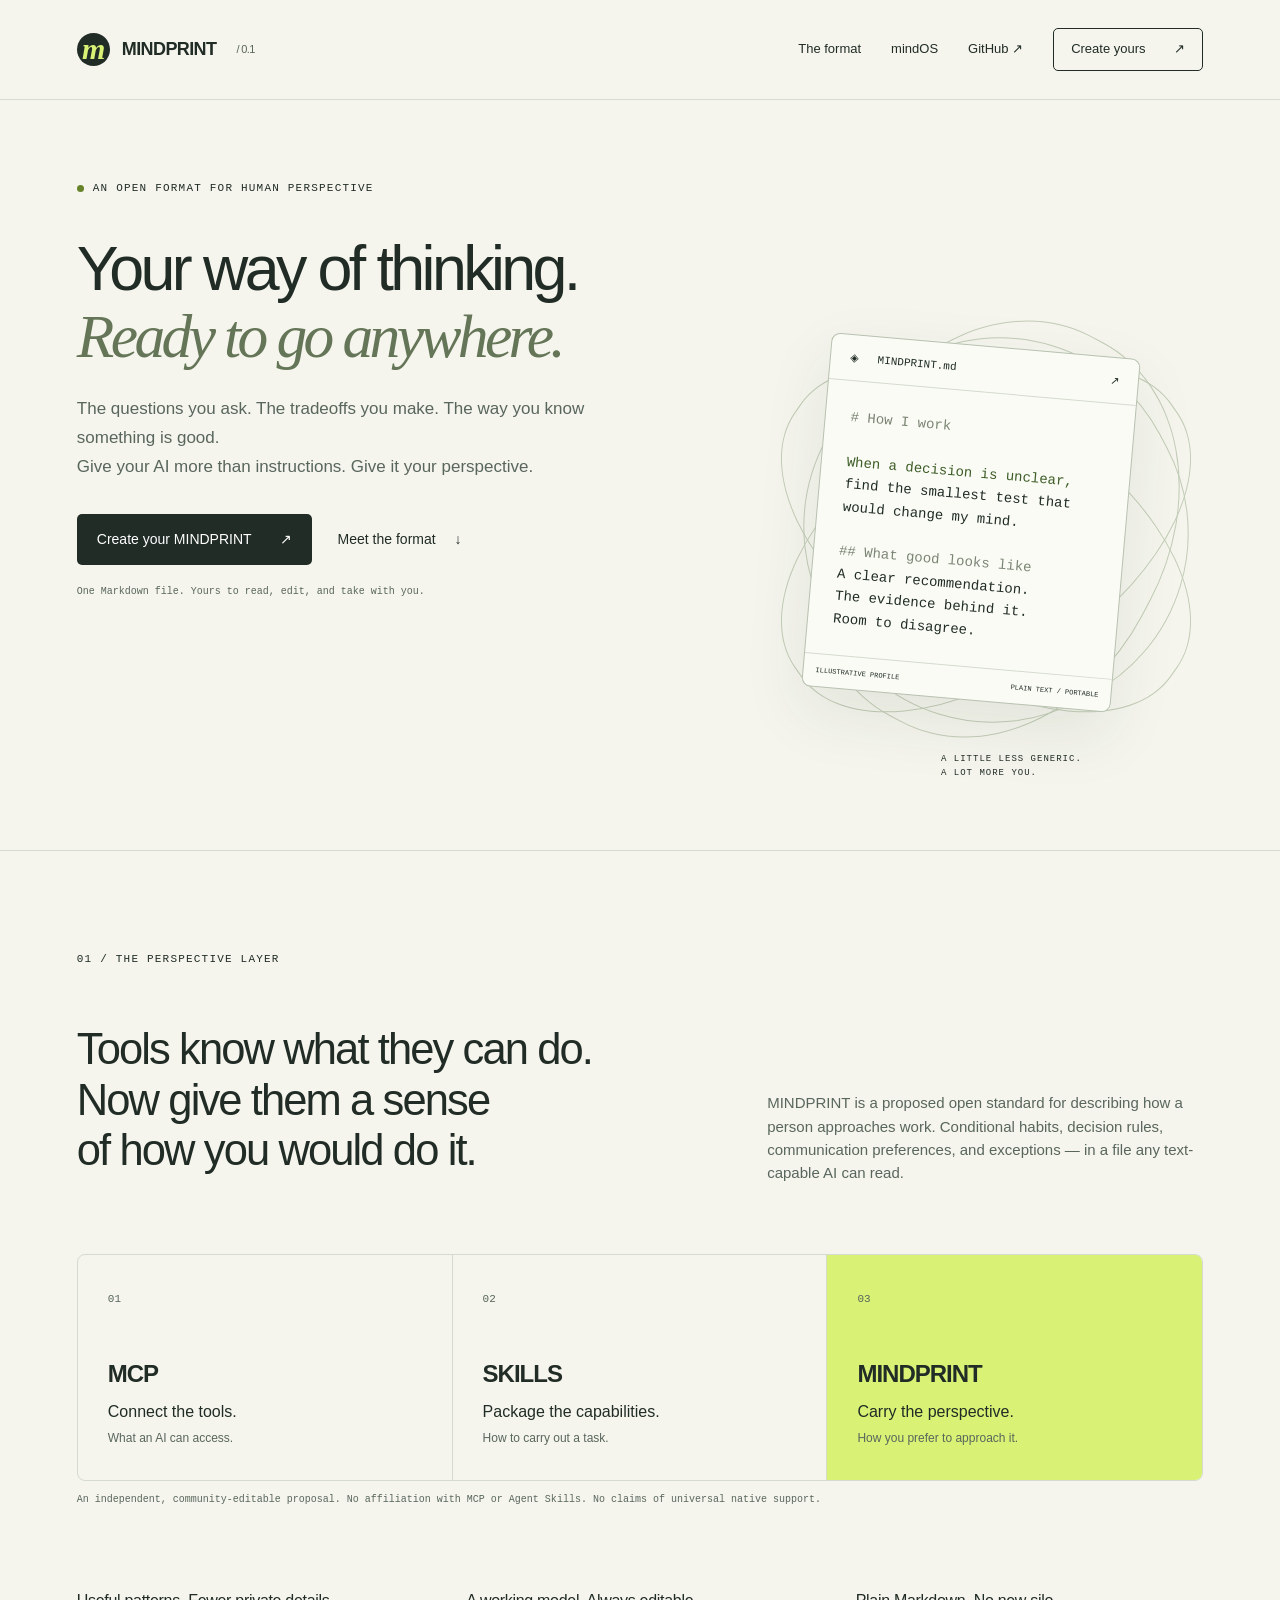
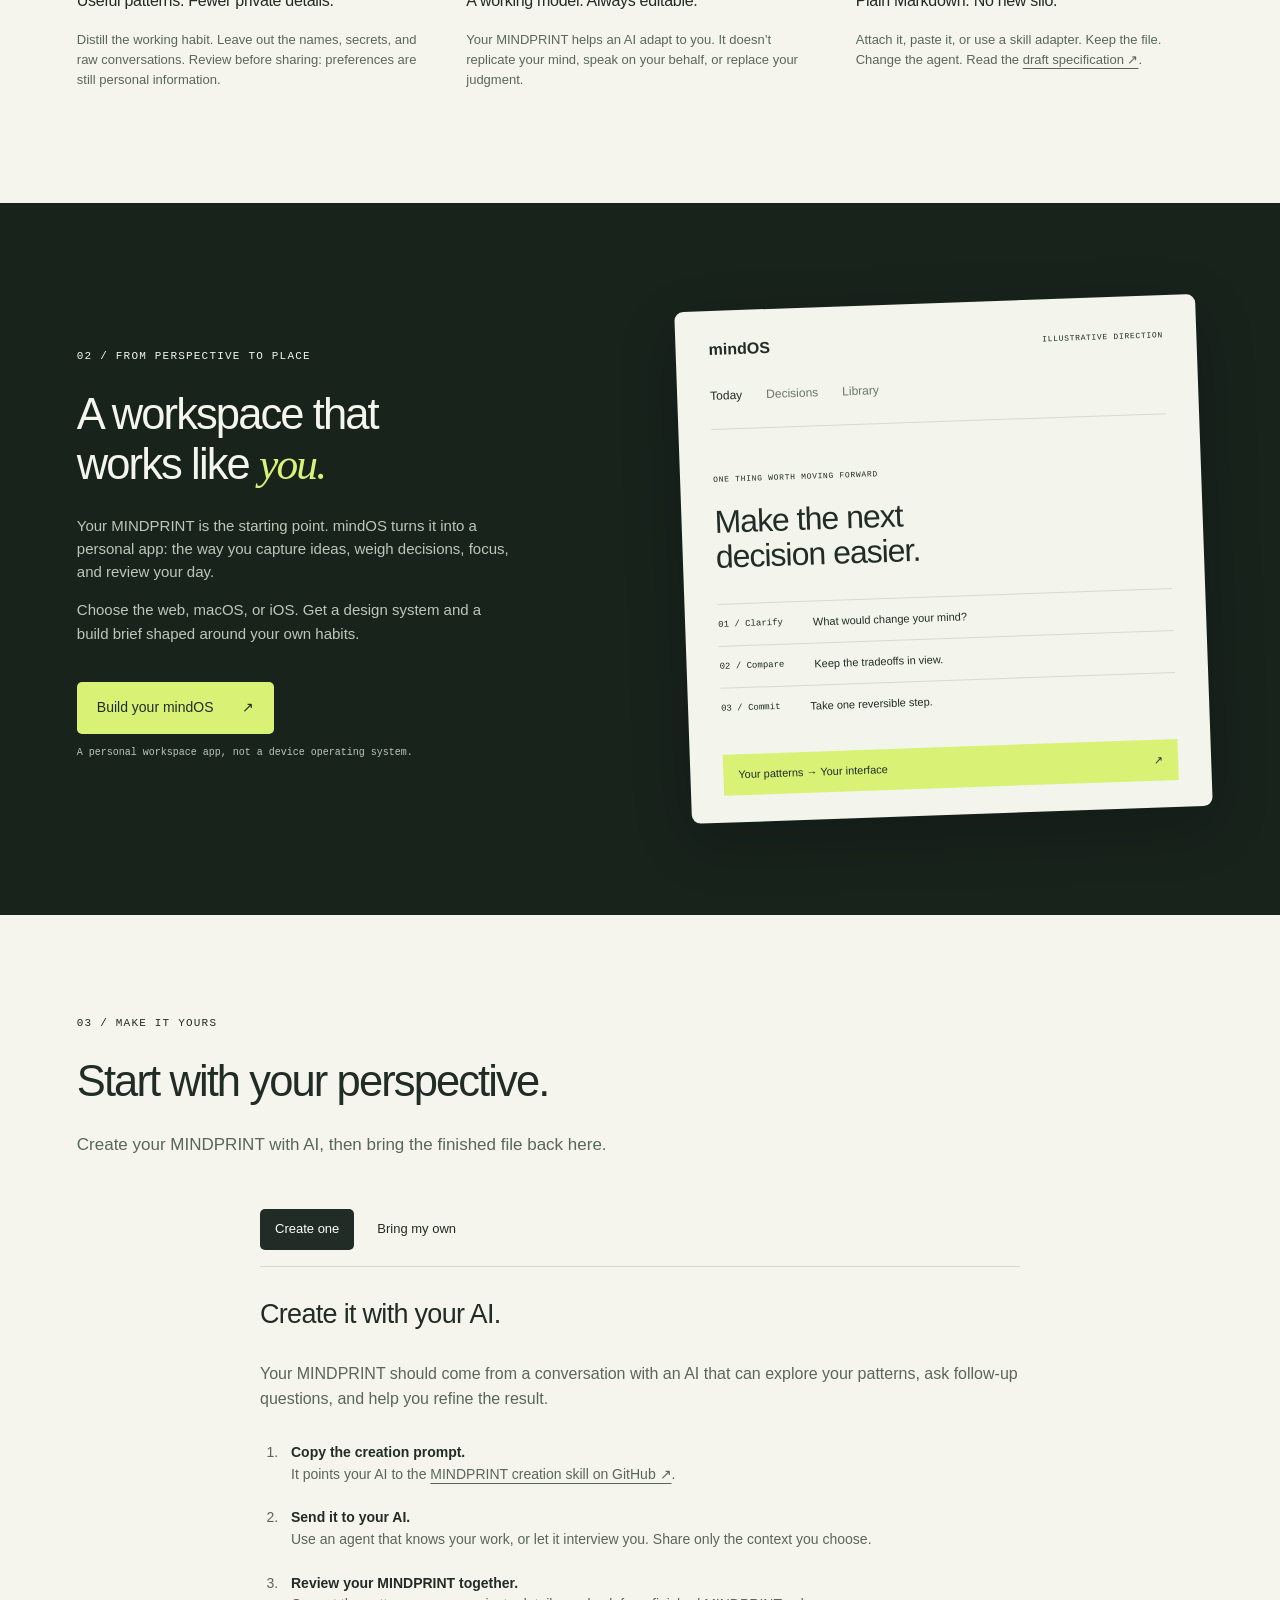
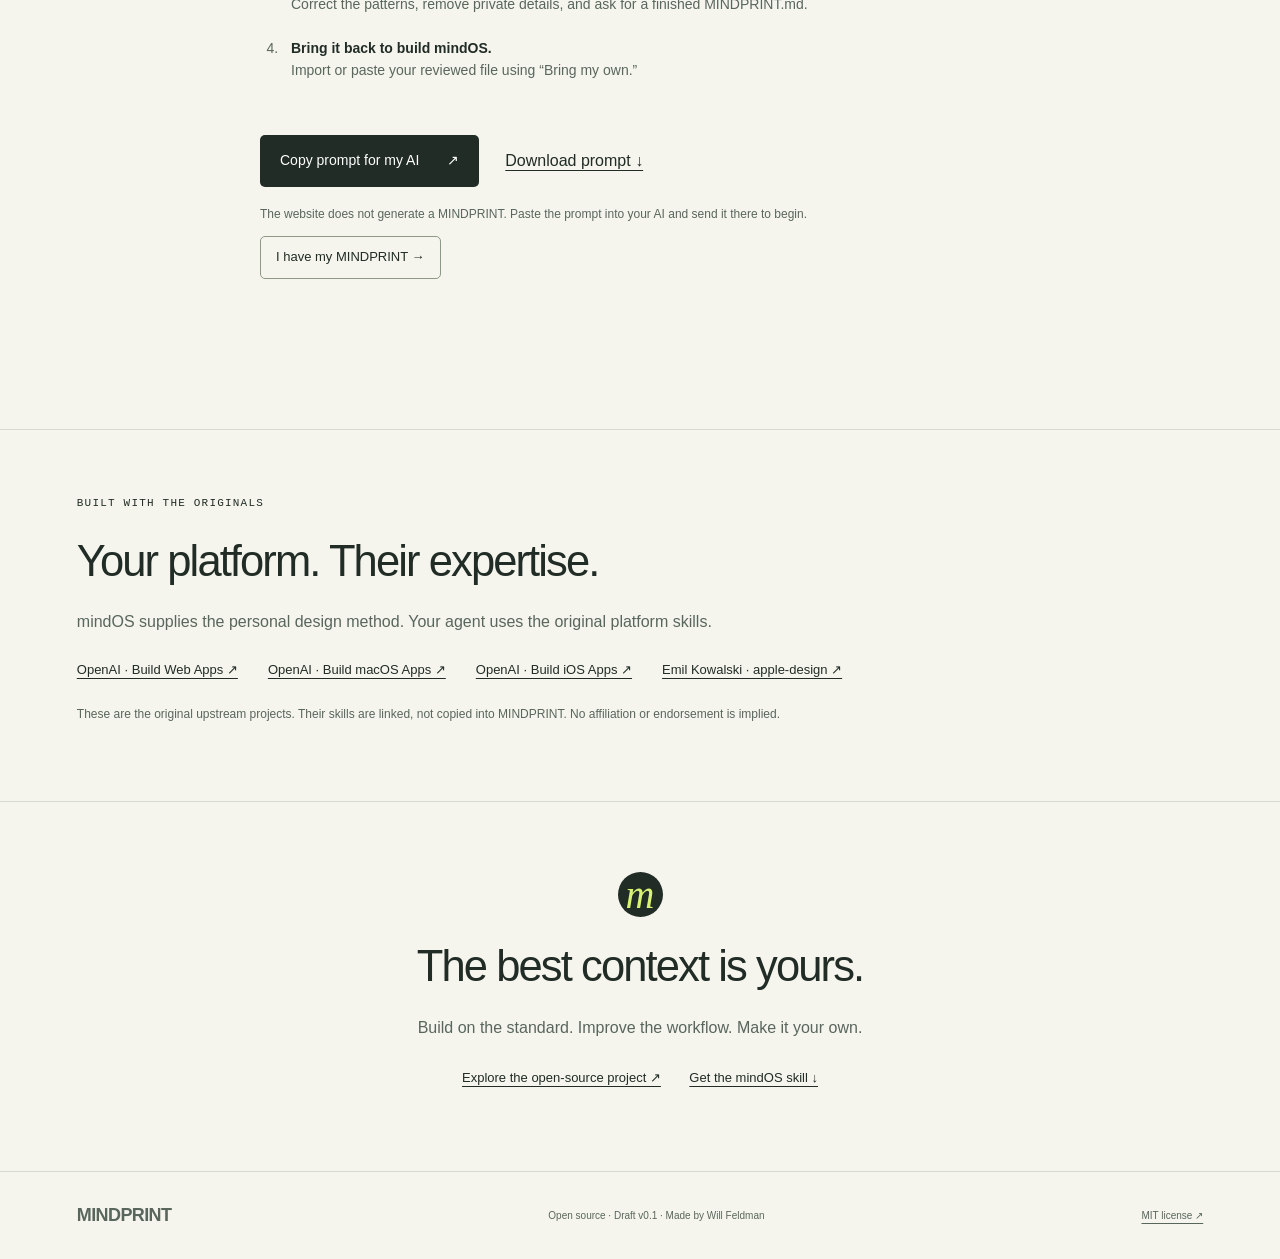
==== commit 2fa804bd: "Point creation prompt to maintained GitHub skill" ====
--- a/website/index.html
+++ b/website/index.html
@@ -3,5 +3,5 @@
 <main><section class="hero"><div class="eyebrow"><span class="dot"></span> AN OPEN FORMAT FOR HUMAN PERSPECTIVE</div><h1>Your way of thinking.<br><em>Ready to go anywhere.</em></h1><p class="intro">The questions you ask. The tradeoffs you make. The way you know something is good.<br>Give your AI more than instructions. Give it your perspective.</p><div class="actions"><a class="primary" href="#create">Create your MINDPRINT <span>↗</span></a><a class="text-link" href="#format">Meet the format <span>↓</span></a></div><p class="micro">One Markdown file. Yours to read, edit, and take with you.</p><div class="hero-art" aria-label="A thinking pattern becoming a portable Markdown file"><div class="orbit o1"></div><div class="orbit o2"></div><div class="orbit o3"></div><div class="orbit o4"></div><div class="artifact"><div class="filebar"><span>◈ &nbsp; MINDPRINT.md</span><span>↗</span></div><div class="code"><span class="muted"># How I work</span><br><br><span class="green">When a decision is unclear,</span><br>find the smallest test that<br>would change my mind.<br><br><span class="muted">## What good looks like</span><br>A clear recommendation.<br>The evidence behind it.<br>Room to disagree.</div><div class="filefoot">ILLUSTRATIVE PROFILE <span>PLAIN TEXT / PORTABLE</span></div></div><span class="art-label">A LITTLE LESS GENERIC.<br>A LOT MORE YOU.</span></div></section>
 <section id="format" class="format"><div class="section-label">01 / THE PERSPECTIVE LAYER</div><div class="section-heading"><h2>Tools know what they can do.<br>Now give them a sense<br>of how you would do it.</h2><p>MINDPRINT is a proposed open standard for describing how a person approaches work. Conditional habits, decision rules, communication preferences, and exceptions — in a file any text-capable AI can read.</p></div><div class="layers"><article><span>01</span><h3>MCP</h3><p>Connect the tools.</p><small>What an AI can access.</small></article><article><span>02</span><h3>SKILLS</h3><p>Package the capabilities.</p><small>How to carry out a task.</small></article><article class="highlight"><span>03</span><h3>MINDPRINT</h3><p>Carry the perspective.</p><small>How you prefer to approach it.</small></article></div><p class="micro">An independent, community-editable proposal. No affiliation with MCP or Agent Skills. No claims of universal native support.</p><div class="principles"><div><h3>Useful patterns. Fewer private details.</h3><p>Distill the working habit. Leave out the names, secrets, and raw conversations. Review before sharing: preferences are still personal information.</p></div><div><h3>A working model. Always editable.</h3><p>Your MINDPRINT helps an AI adapt to you. It doesn’t replicate your mind, speak on your behalf, or replace your judgment.</p></div><div><h3>Plain Markdown. No new silo.</h3><p>Attach it, paste it, or use a skill adapter. Keep the file. Change the agent. Read the <a href="https://github.com/willfeldman/mindprint/blob/main/spec/0.1.md">draft specification ↗</a>.</p></div></div></section>
 <section id="mindos" class="os"><div><div class="section-label">02 / FROM PERSPECTIVE TO PLACE</div><h2>A workspace that<br>works like <em>you.</em></h2><p>Your MINDPRINT is the starting point. mindOS turns it into a personal app: the way you capture ideas, weigh decisions, focus, and review your day.</p><p>Choose the web, macOS, or iOS. Get a design system and a build brief shaped around your own habits.</p><a href="#create" class="primary">Build your mindOS <span>↗</span></a><p class="micro">A personal workspace app, not a device operating system.</p></div><div class="os-demo"><div class="demo-top"><b>mindOS</b><span>ILLUSTRATIVE DIRECTION</span></div><div class="demo-nav">Today <span>Decisions</span><span>Library</span></div><small>ONE THING WORTH MOVING FORWARD</small><h3>Make the next<br>decision easier.</h3><div class="demo-row"><span>01 / Clarify</span><p>What would change your mind?</p></div><div class="demo-row"><span>02 / Compare</span><p>Keep the tradeoffs in view.</p></div><div class="demo-row"><span>03 / Commit</span><p>Take one reversible step.</p></div><div class="demo-bottom">Your patterns → Your interface <span>↗</span></div></div></section>
-<section id="create" class="builder"><div class="section-label">03 / MAKE IT YOURS</div><h2>Start with your perspective.</h2><p class="intro">Create your MINDPRINT with AI, then bring the finished file back here.</p><div class="builder-grid"><div><div class="tabs" role="group" aria-label="Profile source"><button id="new-tab" aria-pressed="true">Create one</button><button id="bring-tab" aria-pressed="false">Bring my own</button></div><div id="interview"><h3>Create it with your AI.</h3><p>Your MINDPRINT should come from a conversation with an AI that can explore your patterns, ask follow-up questions, and help you refine the result.</p><ol class="ai-steps"><li><strong>Copy the creation prompt.</strong><br>It contains the full MINDPRINT workflow.</li><li><strong>Send it to your AI.</strong><br>Use an agent that knows your work, or let it interview you. Share only the context you choose.</li><li><strong>Review your MINDPRINT together.</strong><br>Correct the patterns, remove private details, and ask for a finished MINDPRINT.md.</li><li><strong>Bring it back to build mindOS.</strong><br>Import or paste your reviewed file using “Bring my own.”</li></ol><div class="actions"><button id="copy-builder" class="primary">Copy prompt for my AI <span>↗</span></button><a href="create-mindprint.md" download>Download prompt ↓</a></div><p class="hint">The website does not generate a MINDPRINT. Paste the prompt into your AI and send it there to begin.</p><button id="ready-import">I have my MINDPRINT →</button></div><div id="import" hidden><label>Open your MINDPRINT.md<input id="file" type="file" accept=".md,.txt,text/plain,text/markdown"></label><p class="hint">Or paste it into the editor. Files are read in this browser, not uploaded to our server. Maximum 100 KB.</p></div></div><div class="output" id="profile-output" hidden><div class="filebar"><label for="profile">MINDPRINT.md</label><span>EDITABLE</span></div><textarea id="profile" spellcheck="false" placeholder="Paste the finished MINDPRINT from your AI here, or open your file."></textarea><button id="download">Download MINDPRINT.md ↓</button><p class="hint">Read and edit before sharing. Remove private details and patterns that don’t fit.</p><div class="next"><h3>Now, make it a place.</h3><label for="platform">Build my mindOS for</label><select id="platform"><option value="web">Web · Lovable or any coding agent</option><option value="macos">macOS · Build macOS Apps</option><option value="ios">iOS · Build iOS Apps</option></select><label class="check"><input type="checkbox" id="own"> This is my own MINDPRINT, and I’ve reviewed what I’m sharing.</label><button id="brief" class="primary">Prepare my mindOS prompt <span>→</span></button></div></div></div><div id="handoff" hidden><h3>Your mindOS build brief</h3><p>Review the exact prompt below. It includes your profile. Copying places it on your clipboard; opening Lovable passes it to Lovable in the URL. Your AI provider’s policies apply.</p><textarea id="prompt" aria-label="Review mindOS prompt"></textarea><div class="actions"><a id="lovable" class="primary" target="_blank" rel="noopener noreferrer">Open in Lovable ↗</a><button id="copy">Copy for my coding agent</button><button id="save-brief">Download build brief ↓</button></div><p id="handoff-note" class="hint"></p></div><p id="status" role="status" aria-live="polite"></p></section>
+<section id="create" class="builder"><div class="section-label">03 / MAKE IT YOURS</div><h2>Start with your perspective.</h2><p class="intro">Create your MINDPRINT with AI, then bring the finished file back here.</p><div class="builder-grid"><div><div class="tabs" role="group" aria-label="Profile source"><button id="new-tab" aria-pressed="true">Create one</button><button id="bring-tab" aria-pressed="false">Bring my own</button></div><div id="interview"><h3>Create it with your AI.</h3><p>Your MINDPRINT should come from a conversation with an AI that can explore your patterns, ask follow-up questions, and help you refine the result.</p><ol class="ai-steps"><li><strong>Copy the creation prompt.</strong><br>It points your AI to the <a href="https://github.com/willfeldman/mindprint/blob/main/SKILL.md">MINDPRINT creation skill on GitHub ↗</a>.</li><li><strong>Send it to your AI.</strong><br>Use an agent that knows your work, or let it interview you. Share only the context you choose.</li><li><strong>Review your MINDPRINT together.</strong><br>Correct the patterns, remove private details, and ask for a finished MINDPRINT.md.</li><li><strong>Bring it back to build mindOS.</strong><br>Import or paste your reviewed file using “Bring my own.”</li></ol><div class="actions"><button id="copy-builder" class="primary">Copy prompt for my AI <span>↗</span></button><a href="create-mindprint.md" download>Download prompt ↓</a></div><p class="hint">The website does not generate a MINDPRINT. Paste the prompt into your AI and send it there to begin.</p><button id="ready-import">I have my MINDPRINT →</button></div><div id="import" hidden><label>Open your MINDPRINT.md<input id="file" type="file" accept=".md,.txt,text/plain,text/markdown"></label><p class="hint">Or paste it into the editor. Files are read in this browser, not uploaded to our server. Maximum 100 KB.</p></div></div><div class="output" id="profile-output" hidden><div class="filebar"><label for="profile">MINDPRINT.md</label><span>EDITABLE</span></div><textarea id="profile" spellcheck="false" placeholder="Paste the finished MINDPRINT from your AI here, or open your file."></textarea><button id="download">Download MINDPRINT.md ↓</button><p class="hint">Read and edit before sharing. Remove private details and patterns that don’t fit.</p><div class="next"><h3>Now, make it a place.</h3><label for="platform">Build my mindOS for</label><select id="platform"><option value="web">Web · Lovable or any coding agent</option><option value="macos">macOS · Build macOS Apps</option><option value="ios">iOS · Build iOS Apps</option></select><label class="check"><input type="checkbox" id="own"> This is my own MINDPRINT, and I’ve reviewed what I’m sharing.</label><button id="brief" class="primary">Prepare my mindOS prompt <span>→</span></button></div></div></div><div id="handoff" hidden><h3>Your mindOS build brief</h3><p>Review the exact prompt below. It includes your profile. Copying places it on your clipboard; opening Lovable passes it to Lovable in the URL. Your AI provider’s policies apply.</p><textarea id="prompt" aria-label="Review mindOS prompt"></textarea><div class="actions"><a id="lovable" class="primary" target="_blank" rel="noopener noreferrer">Open in Lovable ↗</a><button id="copy">Copy for my coding agent</button><button id="save-brief">Download build brief ↓</button></div><p id="handoff-note" class="hint"></p></div><p id="status" role="status" aria-live="polite"></p></section>
 <section class="upstream"><div class="section-label">BUILT WITH THE ORIGINALS</div><h2>Your platform. Their expertise.</h2><p>mindOS supplies the personal design method. Your agent uses the original platform skills.</p><div class="upstream-links"><a href="https://github.com/openai/plugins/tree/main/plugins/build-web-apps">OpenAI · Build Web Apps ↗</a><a href="https://github.com/openai/plugins/tree/main/plugins/build-macos-apps">OpenAI · Build macOS Apps ↗</a><a href="https://github.com/openai/plugins/tree/main/plugins/build-ios-apps">OpenAI · Build iOS Apps ↗</a><a href="https://github.com/emilkowalski/skills/tree/main/skills/apple-design">Emil Kowalski · apple-design ↗</a></div><p class="hint">These are the original upstream projects. Their skills are linked, not copied into MINDPRINT. No affiliation or endorsement is implied.</p></section><section class="closing"><span class="mark">m</span><h2>The best context is yours.</h2><p>Build on the standard. Improve the workflow. Make it your own.</p><a href="https://github.com/willfeldman/mindprint">Explore the open-source project ↗</a> <a href="mindos-skill.md" download>Get the mindOS skill ↓</a></section></main><footer><a class="brand" href="#">MINDPRINT</a><span>Open source · Draft v0.1 · Made by Will Feldman</span><a href="https://github.com/willfeldman/mindprint/blob/main/LICENSE">MIT license ↗</a></footer><script src="app.js"></script></body></html>
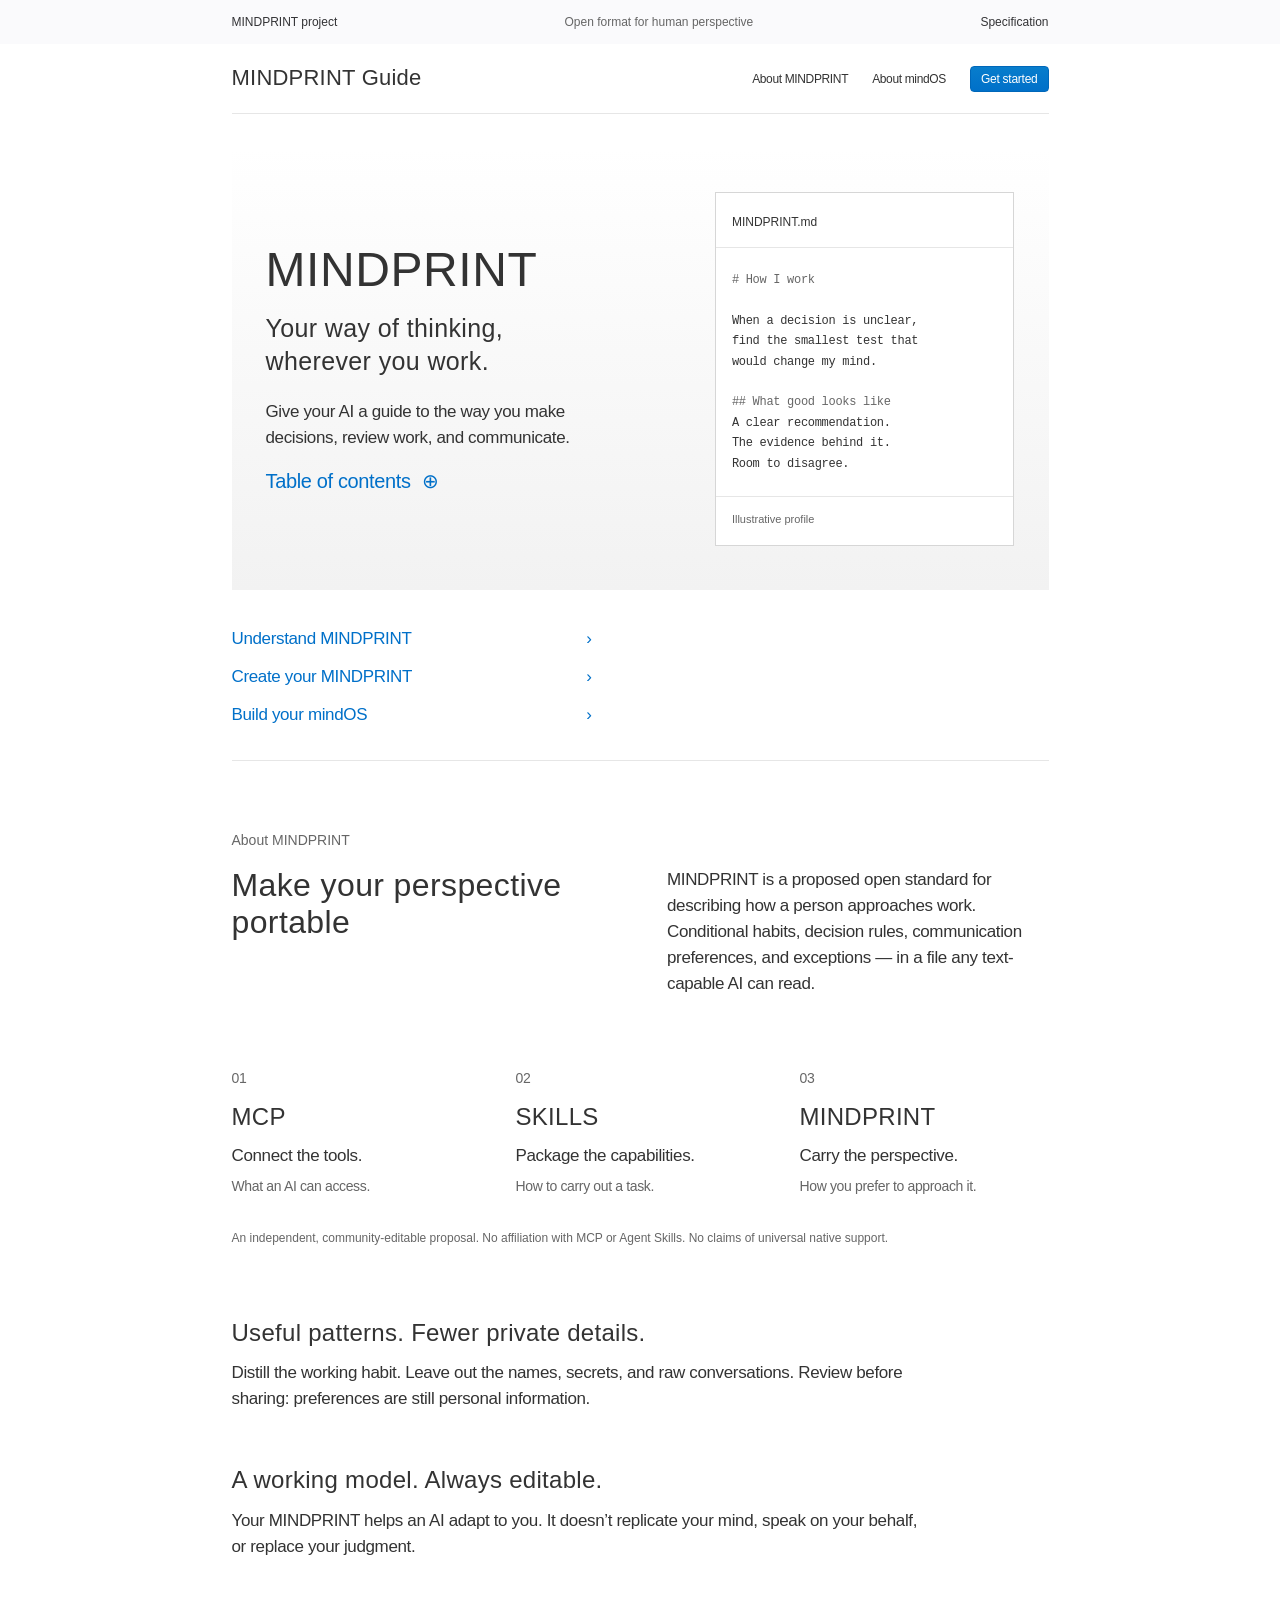
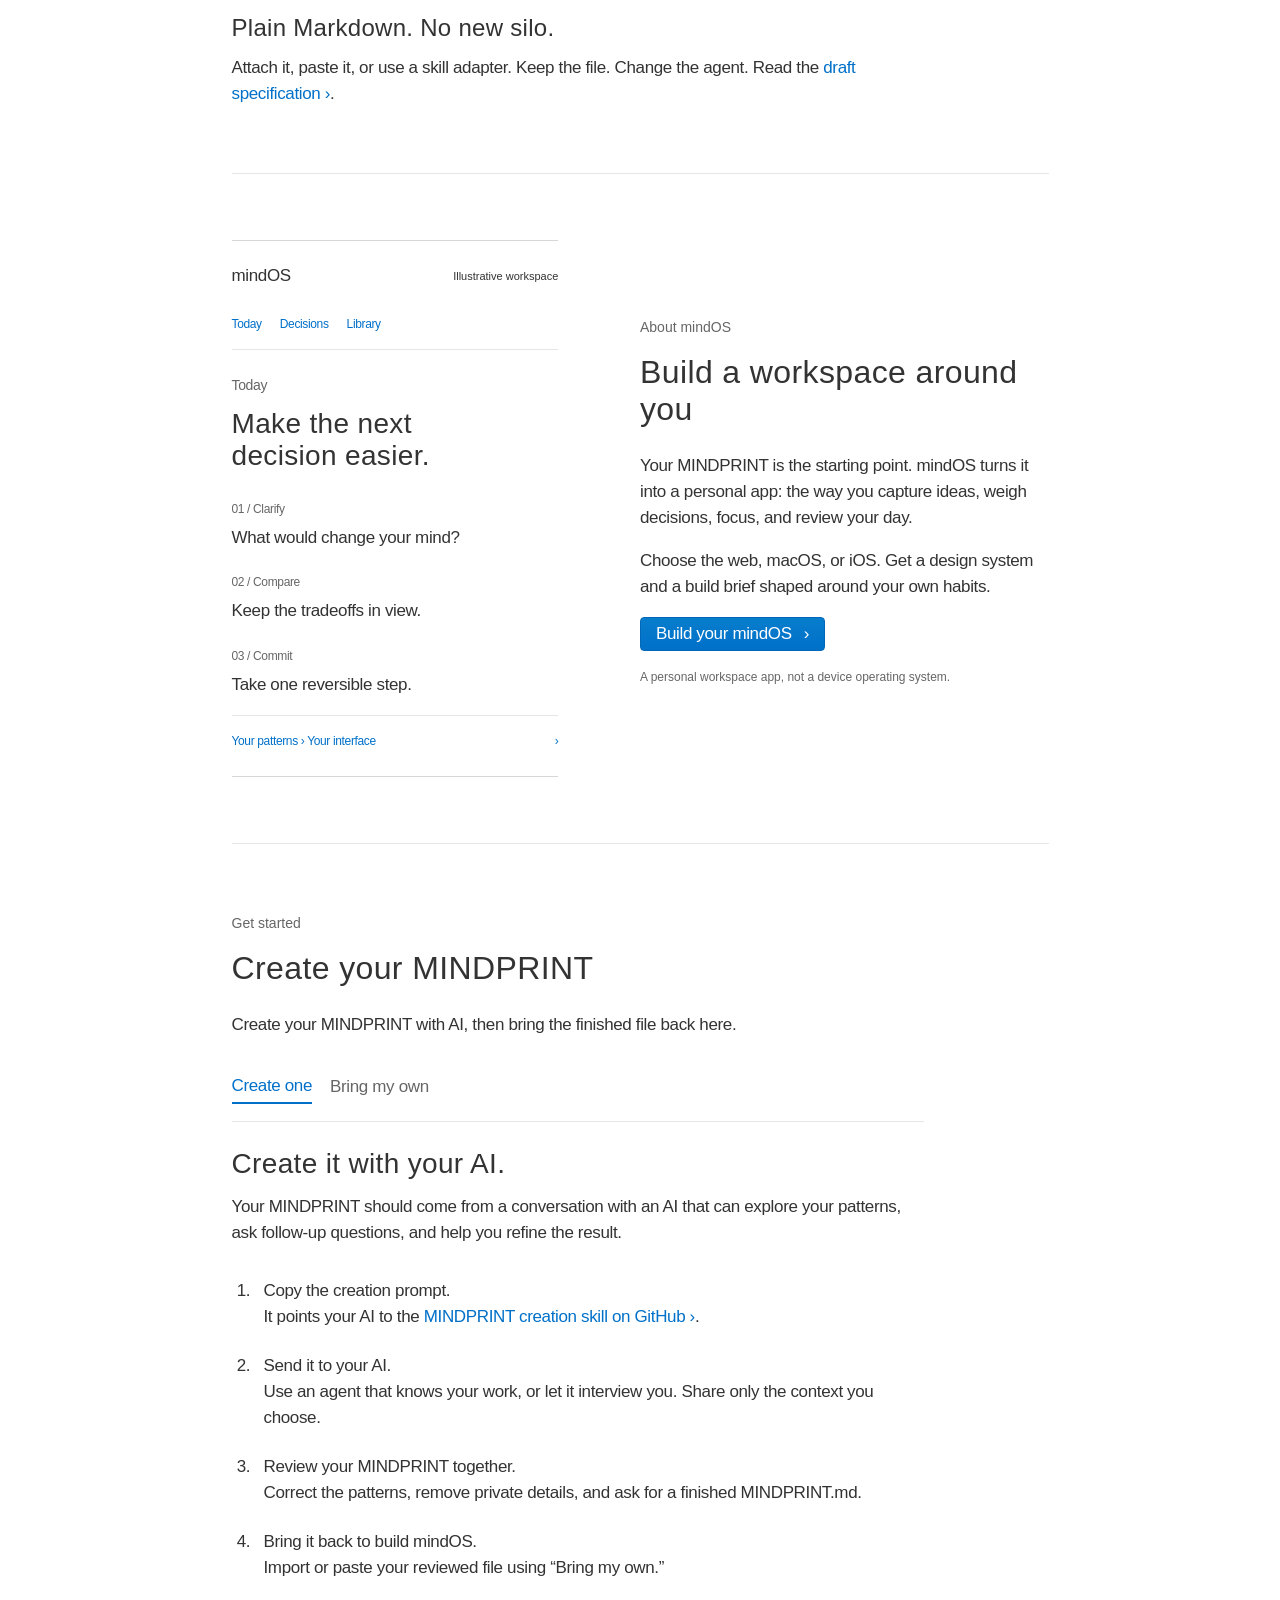
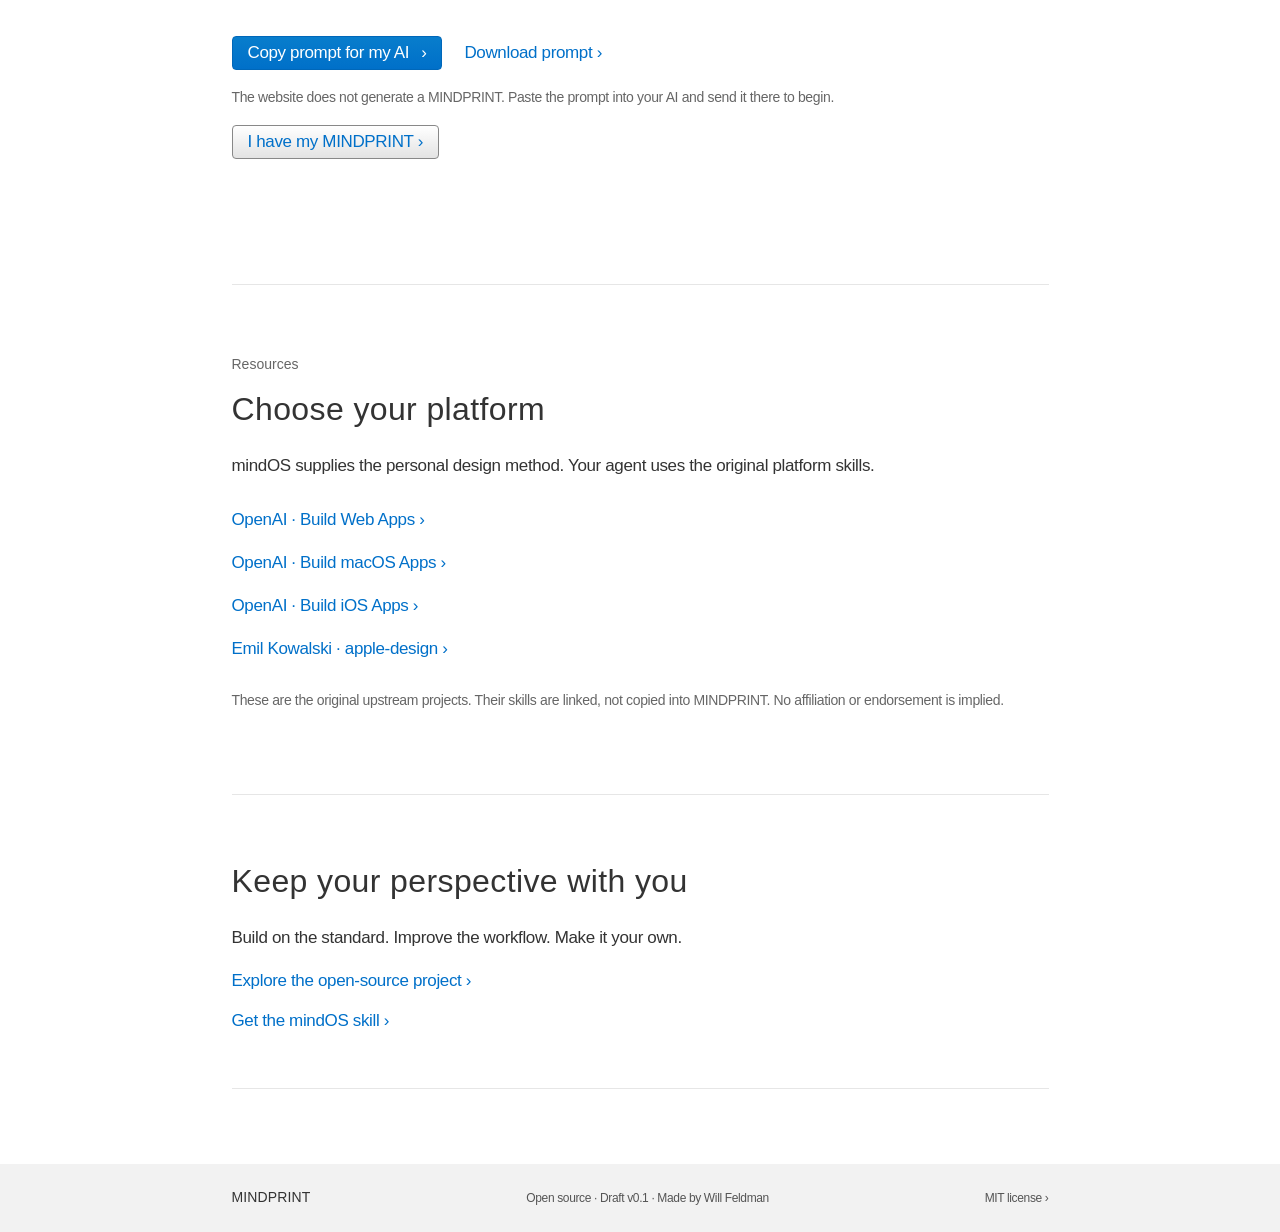
==== commit ba3b7e49: "Rebuild website with supplied reading-first Guide design system" ====
--- a/website/index.html
+++ b/website/index.html
@@ -1,7 +1,5 @@
-<!doctype html><html lang="en"><head><meta charset="utf-8"><meta name="viewport" content="width=device-width,initial-scale=1"><meta name="description" content="Make your judgment portable. Create a MINDPRINT.md, then build a personal mindOS for web, Mac, or iPhone."><title>MINDPRINT — Make your judgment portable</title><link rel="stylesheet" href="style.css"><meta name="theme-color" content="#171c19"></head><body>
-<header><a href="#" class="brand"><span class="mark">m</span> MINDPRINT<span class="version">/ 0.1</span></a><nav><a href="#format">The format</a><a href="#mindos">mindOS</a><a href="https://github.com/willfeldman/mindprint">GitHub ↗</a><a class="small-button" href="#create">Create yours <span>↗</span></a></nav></header>
-<main><section class="hero"><div class="eyebrow"><span class="dot"></span> AN OPEN FORMAT FOR HUMAN PERSPECTIVE</div><h1>Your way of thinking.<br><em>Ready to go anywhere.</em></h1><p class="intro">The questions you ask. The tradeoffs you make. The way you know something is good.<br>Give your AI more than instructions. Give it your perspective.</p><div class="actions"><a class="primary" href="#create">Create your MINDPRINT <span>↗</span></a><a class="text-link" href="#format">Meet the format <span>↓</span></a></div><p class="micro">One Markdown file. Yours to read, edit, and take with you.</p><div class="hero-art" aria-label="A thinking pattern becoming a portable Markdown file"><div class="orbit o1"></div><div class="orbit o2"></div><div class="orbit o3"></div><div class="orbit o4"></div><div class="artifact"><div class="filebar"><span>◈ &nbsp; MINDPRINT.md</span><span>↗</span></div><div class="code"><span class="muted"># How I work</span><br><br><span class="green">When a decision is unclear,</span><br>find the smallest test that<br>would change my mind.<br><br><span class="muted">## What good looks like</span><br>A clear recommendation.<br>The evidence behind it.<br>Room to disagree.</div><div class="filefoot">ILLUSTRATIVE PROFILE <span>PLAIN TEXT / PORTABLE</span></div></div><span class="art-label">A LITTLE LESS GENERIC.<br>A LOT MORE YOU.</span></div></section>
-<section id="format" class="format"><div class="section-label">01 / THE PERSPECTIVE LAYER</div><div class="section-heading"><h2>Tools know what they can do.<br>Now give them a sense<br>of how you would do it.</h2><p>MINDPRINT is a proposed open standard for describing how a person approaches work. Conditional habits, decision rules, communication preferences, and exceptions — in a file any text-capable AI can read.</p></div><div class="layers"><article><span>01</span><h3>MCP</h3><p>Connect the tools.</p><small>What an AI can access.</small></article><article><span>02</span><h3>SKILLS</h3><p>Package the capabilities.</p><small>How to carry out a task.</small></article><article class="highlight"><span>03</span><h3>MINDPRINT</h3><p>Carry the perspective.</p><small>How you prefer to approach it.</small></article></div><p class="micro">An independent, community-editable proposal. No affiliation with MCP or Agent Skills. No claims of universal native support.</p><div class="principles"><div><h3>Useful patterns. Fewer private details.</h3><p>Distill the working habit. Leave out the names, secrets, and raw conversations. Review before sharing: preferences are still personal information.</p></div><div><h3>A working model. Always editable.</h3><p>Your MINDPRINT helps an AI adapt to you. It doesn’t replicate your mind, speak on your behalf, or replace your judgment.</p></div><div><h3>Plain Markdown. No new silo.</h3><p>Attach it, paste it, or use a skill adapter. Keep the file. Change the agent. Read the <a href="https://github.com/willfeldman/mindprint/blob/main/spec/0.1.md">draft specification ↗</a>.</p></div></div></section>
-<section id="mindos" class="os"><div><div class="section-label">02 / FROM PERSPECTIVE TO PLACE</div><h2>A workspace that<br>works like <em>you.</em></h2><p>Your MINDPRINT is the starting point. mindOS turns it into a personal app: the way you capture ideas, weigh decisions, focus, and review your day.</p><p>Choose the web, macOS, or iOS. Get a design system and a build brief shaped around your own habits.</p><a href="#create" class="primary">Build your mindOS <span>↗</span></a><p class="micro">A personal workspace app, not a device operating system.</p></div><div class="os-demo"><div class="demo-top"><b>mindOS</b><span>ILLUSTRATIVE DIRECTION</span></div><div class="demo-nav">Today <span>Decisions</span><span>Library</span></div><small>ONE THING WORTH MOVING FORWARD</small><h3>Make the next<br>decision easier.</h3><div class="demo-row"><span>01 / Clarify</span><p>What would change your mind?</p></div><div class="demo-row"><span>02 / Compare</span><p>Keep the tradeoffs in view.</p></div><div class="demo-row"><span>03 / Commit</span><p>Take one reversible step.</p></div><div class="demo-bottom">Your patterns → Your interface <span>↗</span></div></div></section>
-<section id="create" class="builder"><div class="section-label">03 / MAKE IT YOURS</div><h2>Start with your perspective.</h2><p class="intro">Create your MINDPRINT with AI, then bring the finished file back here.</p><div class="builder-grid"><div><div class="tabs" role="group" aria-label="Profile source"><button id="new-tab" aria-pressed="true">Create one</button><button id="bring-tab" aria-pressed="false">Bring my own</button></div><div id="interview"><h3>Create it with your AI.</h3><p>Your MINDPRINT should come from a conversation with an AI that can explore your patterns, ask follow-up questions, and help you refine the result.</p><ol class="ai-steps"><li><strong>Copy the creation prompt.</strong><br>It points your AI to the <a href="https://github.com/willfeldman/mindprint/blob/main/SKILL.md">MINDPRINT creation skill on GitHub ↗</a>.</li><li><strong>Send it to your AI.</strong><br>Use an agent that knows your work, or let it interview you. Share only the context you choose.</li><li><strong>Review your MINDPRINT together.</strong><br>Correct the patterns, remove private details, and ask for a finished MINDPRINT.md.</li><li><strong>Bring it back to build mindOS.</strong><br>Import or paste your reviewed file using “Bring my own.”</li></ol><div class="actions"><button id="copy-builder" class="primary">Copy prompt for my AI <span>↗</span></button><a href="create-mindprint.md" download>Download prompt ↓</a></div><p class="hint">The website does not generate a MINDPRINT. Paste the prompt into your AI and send it there to begin.</p><button id="ready-import">I have my MINDPRINT →</button></div><div id="import" hidden><label>Open your MINDPRINT.md<input id="file" type="file" accept=".md,.txt,text/plain,text/markdown"></label><p class="hint">Or paste it into the editor. Files are read in this browser, not uploaded to our server. Maximum 100 KB.</p></div></div><div class="output" id="profile-output" hidden><div class="filebar"><label for="profile">MINDPRINT.md</label><span>EDITABLE</span></div><textarea id="profile" spellcheck="false" placeholder="Paste the finished MINDPRINT from your AI here, or open your file."></textarea><button id="download">Download MINDPRINT.md ↓</button><p class="hint">Read and edit before sharing. Remove private details and patterns that don’t fit.</p><div class="next"><h3>Now, make it a place.</h3><label for="platform">Build my mindOS for</label><select id="platform"><option value="web">Web · Lovable or any coding agent</option><option value="macos">macOS · Build macOS Apps</option><option value="ios">iOS · Build iOS Apps</option></select><label class="check"><input type="checkbox" id="own"> This is my own MINDPRINT, and I’ve reviewed what I’m sharing.</label><button id="brief" class="primary">Prepare my mindOS prompt <span>→</span></button></div></div></div><div id="handoff" hidden><h3>Your mindOS build brief</h3><p>Review the exact prompt below. It includes your profile. Copying places it on your clipboard; opening Lovable passes it to Lovable in the URL. Your AI provider’s policies apply.</p><textarea id="prompt" aria-label="Review mindOS prompt"></textarea><div class="actions"><a id="lovable" class="primary" target="_blank" rel="noopener noreferrer">Open in Lovable ↗</a><button id="copy">Copy for my coding agent</button><button id="save-brief">Download build brief ↓</button></div><p id="handoff-note" class="hint"></p></div><p id="status" role="status" aria-live="polite"></p></section>
-<section class="upstream"><div class="section-label">BUILT WITH THE ORIGINALS</div><h2>Your platform. Their expertise.</h2><p>mindOS supplies the personal design method. Your agent uses the original platform skills.</p><div class="upstream-links"><a href="https://github.com/openai/plugins/tree/main/plugins/build-web-apps">OpenAI · Build Web Apps ↗</a><a href="https://github.com/openai/plugins/tree/main/plugins/build-macos-apps">OpenAI · Build macOS Apps ↗</a><a href="https://github.com/openai/plugins/tree/main/plugins/build-ios-apps">OpenAI · Build iOS Apps ↗</a><a href="https://github.com/emilkowalski/skills/tree/main/skills/apple-design">Emil Kowalski · apple-design ↗</a></div><p class="hint">These are the original upstream projects. Their skills are linked, not copied into MINDPRINT. No affiliation or endorsement is implied.</p></section><section class="closing"><span class="mark">m</span><h2>The best context is yours.</h2><p>Build on the standard. Improve the workflow. Make it your own.</p><a href="https://github.com/willfeldman/mindprint">Explore the open-source project ↗</a> <a href="mindos-skill.md" download>Get the mindOS skill ↓</a></section></main><footer><a class="brand" href="#">MINDPRINT</a><span>Open source · Draft v0.1 · Made by Will Feldman</span><a href="https://github.com/willfeldman/mindprint/blob/main/LICENSE">MIT license ↗</a></footer><script src="app.js"></script></body></html>
+<!doctype html><html lang="en"><head><meta charset="utf-8"><meta name="viewport" content="width=device-width,initial-scale=1"><meta name="description" content="Make your judgment portable. Create a MINDPRINT.md, then build a personal mindOS for web, Mac, or iPhone."><title>MINDPRINT — Make your judgment portable</title><link rel="stylesheet" href="style.css"><meta name="theme-color" content="#ffffff"></head><body>
+<div class="global-nav"><a href="https://github.com/willfeldman/mindprint">MINDPRINT project</a><span>Open format for human perspective</span><a href="https://github.com/willfeldman/mindprint/blob/main/spec/0.1.md">Specification</a></div><header><a href="#" class="brand">MINDPRINT Guide</a><nav><a href="#format">About MINDPRINT</a><a href="#mindos">About mindOS</a><a class="small-button" href="#create">Get started</a></nav></header><main><section class="hero"><div class="hero-copy"><h1>MINDPRINT</h1><p class="subtitle">Your way of thinking,<br>wherever you work.</p><p>Give your AI a guide to the way you make decisions, review work, and communicate.</p><a href="#contents" class="text-link">Table of contents <span>⊕</span></a></div><div class="hero-art" aria-label="An illustrative MINDPRINT document"><div class="artifact"><div class="filebar"><span>MINDPRINT.md</span></div><div class="code"><span class="muted"># How I work</span><br><br>When a decision is unclear,<br>find the smallest test that<br>would change my mind.<br><br><span class="muted">## What good looks like</span><br>A clear recommendation.<br>The evidence behind it.<br>Room to disagree.</div><div class="filefoot">Illustrative profile</div></div></div></section><nav id="contents" class="contents" aria-label="Table of contents"><a href="#format">Understand MINDPRINT <span>›</span></a><a href="#create">Create your MINDPRINT <span>›</span></a><a href="#mindos">Build your mindOS <span>›</span></a></nav><section id="format" class="format"><div class="section-label">About MINDPRINT</div><div class="section-heading"><h2>Make your perspective portable</h2><p>MINDPRINT is a proposed open standard for describing how a person approaches work. Conditional habits, decision rules, communication preferences, and exceptions — in a file any text-capable AI can read.</p></div><div class="layers"><article><span>01</span><h3>MCP</h3><p>Connect the tools.</p><small>What an AI can access.</small></article><article><span>02</span><h3>SKILLS</h3><p>Package the capabilities.</p><small>How to carry out a task.</small></article><article class="highlight"><span>03</span><h3>MINDPRINT</h3><p>Carry the perspective.</p><small>How you prefer to approach it.</small></article></div><p class="micro">An independent, community-editable proposal. No affiliation with MCP or Agent Skills. No claims of universal native support.</p><div class="principles"><div><h3>Useful patterns. Fewer private details.</h3><p>Distill the working habit. Leave out the names, secrets, and raw conversations. Review before sharing: preferences are still personal information.</p></div><div><h3>A working model. Always editable.</h3><p>Your MINDPRINT helps an AI adapt to you. It doesn’t replicate your mind, speak on your behalf, or replace your judgment.</p></div><div><h3>Plain Markdown. No new silo.</h3><p>Attach it, paste it, or use a skill adapter. Keep the file. Change the agent. Read the <a href="https://github.com/willfeldman/mindprint/blob/main/spec/0.1.md">draft specification ›</a>.</p></div></div></section>
+<section id="mindos" class="os"><div><div class="section-label">About mindOS</div><h2>Build a workspace around you</h2><p>Your MINDPRINT is the starting point. mindOS turns it into a personal app: the way you capture ideas, weigh decisions, focus, and review your day.</p><p>Choose the web, macOS, or iOS. Get a design system and a build brief shaped around your own habits.</p><a href="#create" class="primary">Build your mindOS <span>›</span></a><p class="micro">A personal workspace app, not a device operating system.</p></div><div class="os-demo"><div class="demo-top"><b>mindOS</b><span>Illustrative workspace</span></div><div class="demo-nav">Today <span>Decisions</span><span>Library</span></div><small>Today</small><h3>Make the next<br>decision easier.</h3><div class="demo-row"><span>01 / Clarify</span><p>What would change your mind?</p></div><div class="demo-row"><span>02 / Compare</span><p>Keep the tradeoffs in view.</p></div><div class="demo-row"><span>03 / Commit</span><p>Take one reversible step.</p></div><div class="demo-bottom">Your patterns › Your interface <span>›</span></div></div></section>
+<section id="create" class="builder"><div class="section-label">Get started</div><h2>Create your MINDPRINT</h2><p class="intro">Create your MINDPRINT with AI, then bring the finished file back here.</p><div class="builder-grid"><div><div class="tabs" role="group" aria-label="Profile source"><button id="new-tab" aria-pressed="true">Create one</button><button id="bring-tab" aria-pressed="false">Bring my own</button></div><div id="interview"><h3>Create it with your AI.</h3><p>Your MINDPRINT should come from a conversation with an AI that can explore your patterns, ask follow-up questions, and help you refine the result.</p><ol class="ai-steps"><li><strong>Copy the creation prompt.</strong><br>It points your AI to the <a href="https://github.com/willfeldman/mindprint/blob/main/SKILL.md">MINDPRINT creation skill on GitHub ›</a>.</li><li><strong>Send it to your AI.</strong><br>Use an agent that knows your work, or let it interview you. Share only the context you choose.</li><li><strong>Review your MINDPRINT together.</strong><br>Correct the patterns, remove private details, and ask for a finished MINDPRINT.md.</li><li><strong>Bring it back to build mindOS.</strong><br>Import or paste your reviewed file using “Bring my own.”</li></ol><div class="actions"><button id="copy-builder" class="primary">Copy prompt for my AI <span>›</span></button><a href="create-mindprint.md" download>Download prompt ›</a></div><p class="hint">The website does not generate a MINDPRINT. Paste the prompt into your AI and send it there to begin.</p><button id="ready-import">I have my MINDPRINT ›</button></div><div id="import" hidden><label>Open your MINDPRINT.md<input id="file" type="file" accept=".md,.txt,text/plain,text/markdown"></label><p class="hint">Or paste it into the editor. Files are read in this browser, not uploaded to our server. Maximum 100 KB.</p></div></div><div class="output" id="profile-output" hidden><div class="filebar"><label for="profile">MINDPRINT.md</label><span>EDITABLE</span></div><textarea id="profile" spellcheck="false" placeholder="Paste the finished MINDPRINT from your AI here, or open your file."></textarea><button id="download">Download MINDPRINT.md ›</button><p class="hint">Read and edit before sharing. Remove private details and patterns that don’t fit.</p><div class="next"><h3>Now, make it a place.</h3><label for="platform">Build my mindOS for</label><select id="platform"><option value="web">Web · Lovable or any coding agent</option><option value="macos">macOS · Build macOS Apps</option><option value="ios">iOS · Build iOS Apps</option></select><label class="check"><input type="checkbox" id="own"> This is my own MINDPRINT, and I’ve reviewed what I’m sharing.</label><button id="brief" class="primary">Prepare my mindOS prompt <span>›</span></button></div></div></div><div id="handoff" hidden><h3>Your mindOS build brief</h3><p>Review the exact prompt below. It includes your profile. Copying places it on your clipboard; opening Lovable passes it to Lovable in the URL. Your AI provider’s policies apply.</p><textarea id="prompt" aria-label="Review mindOS prompt"></textarea><div class="actions"><a id="lovable" class="primary" target="_blank" rel="noopener noreferrer">Open in Lovable ›</a><button id="copy">Copy for my coding agent</button><button id="save-brief">Download build brief ›</button></div><p id="handoff-note" class="hint"></p></div><p id="status" role="status" aria-live="polite"></p></section>
+<section class="upstream"><div class="section-label">Resources</div><h2>Choose your platform</h2><p>mindOS supplies the personal design method. Your agent uses the original platform skills.</p><div class="upstream-links"><a href="https://github.com/openai/plugins/tree/main/plugins/build-web-apps">OpenAI · Build Web Apps ›</a><a href="https://github.com/openai/plugins/tree/main/plugins/build-macos-apps">OpenAI · Build macOS Apps ›</a><a href="https://github.com/openai/plugins/tree/main/plugins/build-ios-apps">OpenAI · Build iOS Apps ›</a><a href="https://github.com/emilkowalski/skills/tree/main/skills/apple-design">Emil Kowalski · apple-design ›</a></div><p class="hint">These are the original upstream projects. Their skills are linked, not copied into MINDPRINT. No affiliation or endorsement is implied.</p></section><section class="closing"><h2>Keep your perspective with you</h2><p>Build on the standard. Improve the workflow. Make it your own.</p><a href="https://github.com/willfeldman/mindprint">Explore the open-source project ›</a> <a href="mindos-skill.md" download>Get the mindOS skill ›</a></section></main><footer><a class="brand" href="#">MINDPRINT</a><span>Open source · Draft v0.1 · Made by Will Feldman</span><a href="https://github.com/willfeldman/mindprint/blob/main/LICENSE">MIT license ›</a></footer><script src="app.js"></script></body></html>
--- a/website/style.css
+++ b/website/style.css
@@ -1,5 +1 @@
-:root{--paper:#f5f5ed;--ink:#202c25;--muted:#59665c;--line:#d5dbcf;--lime:#d9f276;--dark:#18231c}*{box-sizing:border-box}html{scroll-behavior:smooth;scroll-padding-top:30px}body{margin:0;background:var(--paper);color:var(--ink);font-family:Arial,Helvetica,sans-serif;font-size:16px;line-height:1.55}a{color:inherit;text-underline-offset:4px}button,input,select,textarea{font:inherit}button,a{touch-action:manipulation}button{cursor:pointer}button:active,.primary:active{transform:scale(.985)}button:focus-visible,a:focus-visible,input:focus-visible,textarea:focus-visible,select:focus-visible{outline:3px solid #668515;outline-offset:4px}[hidden]{display:none!important}header,main,footer{max-width:1440px;margin:auto}header{height:100px;display:flex;align-items:center;justify-content:space-between;padding:0 6%;border-bottom:1px solid var(--line)}.brand{text-decoration:none;font-size:18px;font-weight:700;letter-spacing:-.6px;display:flex;align-items:center;gap:12px}.mark{display:inline-flex;align-items:center;justify-content:center;width:33px;height:33px;background:var(--ink);color:var(--lime);font-family:Georgia,serif;font-style:italic;font-size:30px;border-radius:50%}.version{font-size:11px;color:var(--muted);font-weight:400;margin-left:8px}nav{display:flex;align-items:center;gap:30px;font-size:13px}nav a{text-decoration:none}.small-button{border:1px solid var(--ink);padding:10px 17px;border-radius:5px}.small-button span{margin-left:25px}section{padding:100px 6%}.hero{position:relative;padding-top:80px;min-height:750px;overflow:hidden}.eyebrow,.section-label{font-family:monospace;font-size:11px;letter-spacing:1.2px;display:flex;align-items:center;gap:9px}.dot{height:7px;width:7px;background:#678329;border-radius:50%}h1{font-size:clamp(42px,4.9vw,70px);line-height:1.07;letter-spacing:-3.6px;font-weight:500;margin:38px 0 25px;position:relative;z-index:1;max-width:800px}em{font-family:Georgia,serif;font-weight:400;color:#657557}h1 em{font-size:.98em}.intro{font-size:17px;color:var(--muted);max-width:530px;line-height:1.7}.actions{display:flex;gap:26px;align-items:center;flex-wrap:wrap;margin:32px 0 18px}.primary{background:var(--ink);color:#fff;text-decoration:none;border:0;padding:15px 20px;border-radius:5px;font-size:14px;display:inline-flex;align-items:center;justify-content:space-between;gap:28px}.text-link{font-size:14px;text-decoration:none}.text-link span{margin-left:15px}.micro{font-family:monospace;font-size:10px;color:var(--muted);line-height:1.7}.hero-art{position:absolute;width:470px;height:470px;right:3%;top:215px}.orbit{position:absolute;border:1px solid #c2ccb7;border-radius:48%;width:380px;height:380px;left:60px;top:30px;transform:rotate(-28deg)}.o2{width:340px;height:430px;left:80px;top:4px;transform:rotate(28deg)}.o3{width:460px;height:260px;left:10px;top:100px;transform:rotate(-35deg)}.o4{width:460px;height:260px;left:10px;top:100px;transform:rotate(35deg)}.artifact{position:absolute;width:310px;left:70px;top:35px;transform:rotate(5deg);background:#fafbf5;border:1px solid #b8c2b1;border-radius:9px;box-shadow:0 24px 65px #23352216;overflow:hidden}.filebar{display:flex;justify-content:space-between;padding:16px 19px;border-bottom:1px solid var(--line);font:11px monospace}.code{padding:25px;font:14px/1.6 monospace}.muted{color:#7b8574}.green{color:#3d5c26}.filefoot{display:flex;justify-content:space-between;border-top:1px solid var(--line);padding:12px;font:7px monospace}.art-label{position:absolute;bottom:0;left:195px;font:9px/1.5 monospace;letter-spacing:1px}.format{border-top:1px solid var(--line)}.section-heading{display:grid;grid-template-columns:1.4fr 1fr;gap:80px;margin:32px 0 55px;align-items:end}h2{font-weight:400;font-size:clamp(30px,3.4vw,48px);line-height:1.16;letter-spacing:-1.9px;margin:24px 0}.section-heading p,.principles p,.os p{color:var(--muted);font-size:15px;max-width:440px}.layers{display:grid;grid-template-columns:repeat(3,1fr);border:1px solid var(--line);border-radius:8px;overflow:hidden}.layers article{padding:30px;border-right:1px solid var(--line)}.layers article:last-child{border:0}.layers article>span{font:11px monospace;color:var(--muted)}.layers h3{font-size:24px;letter-spacing:-1px;margin:45px 0 8px}.layers p{margin:0}.layers small{color:var(--muted);font-size:12px}.highlight{background:var(--lime)}.principles{display:grid;grid-template-columns:repeat(3,1fr);gap:42px;margin-top:65px}.principles h3{font-size:16px;font-weight:500;letter-spacing:-.3px}.principles p{font-size:13px}.os{background:var(--dark);color:#f4f6ed;display:grid;grid-template-columns:1fr 1fr;gap:85px;align-items:center}.os em{color:var(--lime)}.os p{color:#bdc7b9}.os .primary{background:var(--lime);color:var(--ink);margin-top:22px}.os .micro{font-size:10px}.os-demo{background:#f3f4eb;color:var(--ink);border-radius:9px;box-shadow:0 18px 60px #0003;padding:27px 33px;transform:rotate(-2deg)}.demo-top{display:flex;justify-content:space-between;align-items:center}.demo-top span,.os-demo small{font:8px monospace;letter-spacing:.7px}.demo-nav{display:flex;gap:24px;font-size:12px;border-bottom:1px solid var(--line);padding:24px 0;margin-bottom:35px}.demo-nav span{color:#6a7567}.os-demo h3{font-size:32px;line-height:1.1;letter-spacing:-1px;font-weight:400;margin:15px 0 28px}.demo-row{border-top:1px solid var(--line);padding:12px 0;display:flex;gap:30px;align-items:center}.demo-row span{font:9px monospace;white-space:nowrap}.demo-row p{font-size:11px;color:var(--ink);margin:0}.demo-bottom{background:var(--lime);padding:12px 15px;font-size:11px;display:flex;justify-content:space-between;margin-top:25px}.builder{border-bottom:1px solid var(--line)}.builder-grid{display:grid;grid-template-columns:1fr 1fr;gap:55px;margin-top:50px}.tabs{display:flex;gap:8px;border-bottom:1px solid var(--line);margin-bottom:25px;padding-bottom:16px}button{padding:10px 15px;background:transparent;border:1px solid #8c9984;border-radius:5px;color:var(--ink);font-size:13px}.tabs button{border:0;border-radius:5px}.tabs button[aria-pressed=true]{background:var(--ink);color:#fff}.hint{font-size:12px;color:var(--muted);line-height:1.6}label{display:block;font-size:13px;margin:17px 0 9px}textarea{width:100%;display:block;resize:vertical;padding:13px;border:1px solid #a9b59e;background:#fcfdf8;border-radius:5px;color:var(--ink);font-size:13px;min-height:85px;margin-top:9px;line-height:1.5}textarea::placeholder{color:#6c7765}select{display:block;width:100%;border:1px solid #89957f;padding:12px;background:#fcfdf8;color:var(--ink);border-radius:5px;font-size:13px}.output{background:#eaede2;border:1px solid var(--line);border-radius:8px;padding:0 24px 25px}.output .filebar{margin:0 -24px}.filebar label{margin:0;font:inherit}#profile{min-height:350px;background:#f9faf3;font-family:monospace;margin:25px 0 15px}.next{border-top:1px solid #c7cfbc;margin-top:25px;padding-top:8px}.next h3,#handoff h3{font-size:21px;font-weight:400;letter-spacing:-.6px}.check{display:flex;align-items:flex-start;gap:10px;font-size:12px;margin:20px 0}.check input{margin:4px 0;accent-color:#304323}details{margin-top:25px;font-size:12px}summary{cursor:pointer}details a{margin-left:12px}#handoff{margin-top:45px;border-top:1px solid var(--line);padding-top:25px}#handoff p{font-size:13px;max-width:760px}#prompt{min-height:270px;font-family:monospace}#status{font-size:13px;color:#35521c;min-height:24px}.closing{text-align:center;padding-top:70px;padding-bottom:70px}.closing .mark{width:45px;height:45px;font-size:40px}.closing p{color:var(--muted)}.closing a{display:inline-block;font-size:13px;margin:12px}footer{border-top:1px solid var(--line);padding:30px 6%;display:flex;justify-content:space-between;align-items:center;font-size:10px;color:var(--muted)}@media(min-width:1250px){.hero-art{right:5%;top:210px}.hero{padding-bottom:160px}}@media(max-width:1050px){.hero-art{right:-65px;top:280px;transform:scale(.8)}h1{max-width:750px}.hero .intro{max-width:440px}.section-heading{gap:35px}.os{gap:40px}.builder-grid{gap:28px}}@media(max-width:760px){header{height:78px;padding:0 6%}nav>a:not(.small-button){display:none}.version{display:none}h1{letter-spacing:-2px;font-size:43px}.hero{padding-top:45px;padding-bottom:30px}.hero-art{position:relative;right:auto;top:auto;margin:20px auto -20px;transform:scale(.8);transform-origin:top center;width:400px;height:390px;left:-20px}.hero-art .artifact{left:45px}.hero-art .orbit{left:25px}.hero .intro{font-size:15px}.actions{gap:20px}section{padding:65px 6%}.section-heading,.os,.builder-grid{grid-template-columns:1fr;gap:25px}.layers{grid-template-columns:1fr}.layers article{border-right:0;border-bottom:1px solid var(--line);padding:24px}.layers h3{margin:14px 0 5px}.principles{grid-template-columns:1fr;gap:12px;margin-top:35px}.os-demo{margin:20px 5px 0}.section-heading{margin-bottom:30px}.builder-grid{margin-top:30px}.output{padding:0 18px 20px}.output .filebar{margin:0 -18px}footer{gap:20px;flex-wrap:wrap}.eyebrow{font-size:9px}input[type=file]{width:100%;margin-top:15px}#handoff .actions{gap:12px}.primary{gap:20px}}@media(prefers-reduced-motion:reduce){html{scroll-behavior:auto}button:active,.primary:active{transform:none}}
-
-.upstream{border-bottom:1px solid var(--line);padding-top:65px;padding-bottom:65px}.upstream-links{display:flex;flex-wrap:wrap;gap:16px 30px;margin:25px 0;font-size:13px}.upstream>p{color:var(--muted)}
-
-.builder-grid:has(#profile-output[hidden]){grid-template-columns:minmax(0,760px);justify-content:center}.ai-steps{padding-left:22px;margin:30px 0}.ai-steps li{padding:0 0 22px 9px;font-size:14px;color:var(--muted)}.ai-steps strong{color:var(--ink)}#interview>h3{font-size:27px;font-weight:400;letter-spacing:-.7px}#interview>p{color:var(--muted)}
+:root{--surface:#fff;--secondary:#f2f2f2;--ink:#333;--muted:#666;--link:#0070c9;--border:#e6e6e6;--control:#888;--display:"SF Pro Display","Helvetica Neue",Helvetica,Arial,sans-serif;--text:"SF Pro Text",-apple-system,BlinkMacSystemFont,"Helvetica Neue",Helvetica,Arial,sans-serif}*{box-sizing:border-box}html{scroll-behavior:smooth;scroll-padding-top:30px}body{margin:0;background:var(--surface);color:var(--ink);font:17px/26px var(--text);letter-spacing:-.021em}a{color:var(--link);text-decoration:none}a:hover{text-decoration:underline}button,input,textarea,select{font:inherit}button,a{touch-action:manipulation}button{cursor:pointer}[hidden]{display:none!important}:focus-visible{outline:3px solid #0070c9;outline-offset:3px}.global-nav{min-height:44px;background:#fafafc;display:flex;align-items:center;justify-content:space-between;padding:0 max(calc((100% - 817px)/2),6.25%);gap:24px;font-size:12px;letter-spacing:0;white-space:nowrap}.global-nav a{color:#333336}.global-nav span{color:#666}header{max-width:817px;margin:auto;min-height:70px;border-bottom:1px solid var(--border);display:flex;align-items:center;justify-content:space-between;gap:20px}.brand{font:500 22px/1.2 var(--display);letter-spacing:.01em;color:var(--ink);white-space:nowrap}header nav{display:flex;gap:24px;align-items:center;font-size:12px}header nav a{color:var(--ink)}main{max-width:817px;margin:auto}section{padding:66px 0;border-bottom:1px solid var(--border)}h1,h2,h3{font-family:var(--display);font-weight:500;letter-spacing:.012em;line-height:1.15}h1{font-size:48px;margin:0 0 15px}h2{font-size:32px;margin:14px 0 25px}h3{font-size:24px;margin:18px 0 14px}p{margin:0 0 17px}em{font-style:normal}.hero{min-height:380px;padding:44px 34px;background:linear-gradient(#fff,#f2f2f2);display:flex;align-items:center;border:0;gap:10%;margin-top:34px}.hero-copy{width:50%}.hero-copy>p:not(.subtitle){font-size:17px;line-height:26px}.subtitle{font:300 25px/1.3 var(--display);letter-spacing:.015em;margin-bottom:22px}.hero-art{width:40%;flex-shrink:0}.artifact{background:#fff;border:1px solid #d6d6d6;width:100%;padding:4px 0}.filebar{padding:12px 16px;border-bottom:1px solid var(--border);display:flex;justify-content:space-between;gap:16px;font-size:12px;letter-spacing:0}.code{font:12px/1.7 ui-monospace,SFMono-Regular,Menlo,monospace;padding:22px 16px;letter-spacing:-.3px}.muted{color:#666}.filefoot{font-size:11px;color:#666;border-top:1px solid var(--border);padding:9px 16px;letter-spacing:0}.text-link{font-size:20px;font-weight:300}.text-link span{margin-left:6px}.contents{display:flex;flex-direction:column;gap:12px;margin:36px 0 0;padding-bottom:32px;border-bottom:1px solid var(--border)}.contents a{display:flex;justify-content:space-between;max-width:360px}.section-label{font-size:14px;color:#666;letter-spacing:0}.section-heading{display:grid;grid-template-columns:1fr 1fr;gap:54px;align-items:start;margin-bottom:36px}.section-heading h2{margin-top:14px}.section-heading p{margin-top:14px}.layers{display:grid;grid-template-columns:repeat(3,1fr);gap:35px;padding:15px 0 32px}.layers article>span{font-size:14px;color:#666}.layers h3{font-size:24px;margin:12px 0}.layers p{margin-bottom:7px}.layers small{display:block;font-size:14px;line-height:21px;color:#666}.micro{font-size:12px;line-height:18px;color:#666;letter-spacing:0}.principles{margin-top:54px;display:grid;gap:36px}.principles>div{max-width:692px}.principles h3{font-size:24px}.principles p{margin:0}.os{display:flex;align-items:center;gap:10%}.os>div:first-child{width:50%}.os-demo{width:40%;order:-1;flex-shrink:0;border-top:1px solid #d6d6d6;border-bottom:1px solid #d6d6d6;padding:22px 0;color:#333}.demo-top{display:flex;justify-content:space-between;align-items:center;gap:14px}.demo-top b{font-size:17px;font-weight:500}.demo-top span{font-size:11px;letter-spacing:0;line-height:16px}.demo-nav{display:flex;gap:18px;font-size:12px;margin:22px 0;border-bottom:1px solid var(--border);padding-bottom:12px;color:var(--link)}.os-demo small{font-size:14px;color:#666}.os-demo h3{font-size:28px;margin:10px 0 22px}.demo-row{margin:18px 0}.demo-row span{font-size:12px;color:#666}.demo-row p{font-size:17px;line-height:25.5px;margin:3px 0}.demo-bottom{font-size:12px;color:var(--link);display:flex;justify-content:space-between;border-top:1px solid var(--border);padding-top:12px}.os .micro{margin-top:17px}.primary,.small-button,button{display:inline-flex;align-items:center;justify-content:center;gap:12px;padding:5px 15px;min-height:32px;border:1px solid #888;border-radius:4px;color:var(--link);background:linear-gradient(#fff,#e3e3e3);font-size:17px;line-height:22px;letter-spacing:-.021em;text-decoration:none}.primary,.small-button,header nav .small-button{color:white;border-color:#0067b9;background:linear-gradient(#087dcc,#0070c9)}.primary:hover,.small-button:hover{background:linear-gradient(#0876c2,#0067b9);text-decoration:none}.primary:active,.small-button:active{background:linear-gradient(#0067b9,#00599f)}button:hover{background:linear-gradient(#fff,#eee)}button:active{background:linear-gradient(#f7f7f7,#dcdcdc)}header .small-button{font-size:12px;line-height:18px;padding:2px 10px;min-height:26px}.actions{display:flex;gap:22px;align-items:center;flex-wrap:wrap;margin:25px 0 17px}.intro{font-size:17px;line-height:26px}.builder-grid{display:grid;grid-template-columns:1fr 1fr;gap:40px;margin-top:32px}.builder-grid:has(#profile-output[hidden]){grid-template-columns:minmax(0,692px)}.tabs{display:flex;gap:18px;padding-bottom:17px;border-bottom:1px solid var(--border);margin-bottom:26px}.tabs button{background:none;border:0;border-radius:0;padding:5px 0;color:#666}.tabs button[aria-pressed=true]{color:var(--link);border-bottom:2px solid var(--link)}#interview>h3{font-size:28px}.ai-steps{padding-left:23px;margin:32px 0}.ai-steps li{padding:0 0 23px 9px}.ai-steps strong{font-weight:500}.hint{font-size:14px;line-height:21px;color:#666}.output{min-width:0}.output .filebar{padding:10px 0}.filebar label{margin:0;font:inherit}label{display:block;font-size:17px;line-height:26px;margin:18px 0 10px}textarea{display:block;width:100%;resize:vertical;padding:15px;border:1px solid var(--control);border-radius:4px;background:#fff;color:var(--ink);font-size:17px;line-height:26px;min-height:100px;margin:12px 0 18px}textarea::placeholder{color:#666}#profile{min-height:320px;font:14px/23px ui-monospace,SFMono-Regular,Menlo,monospace}select{width:100%;height:56px;border:1px solid var(--control);border-radius:4px;background:#fff;color:var(--ink);padding:10px;font-size:17px}input[type=file]{display:block;width:100%;font-size:14px;margin:18px 0}.next{border-top:1px solid var(--border);margin-top:32px;padding-top:12px}.next h3{font-size:24px}.check{display:flex;align-items:flex-start;gap:10px;font-size:14px;line-height:21px;margin:20px 0}.check input{accent-color:var(--link);margin-top:4px}#handoff{margin-top:54px;border-top:1px solid var(--border);padding-top:28px}#prompt{min-height:270px;font:14px/23px ui-monospace,SFMono-Regular,Menlo,monospace}#status{color:#333;min-height:24px;font-size:14px;margin-top:18px}.upstream-links{display:flex;flex-direction:column;gap:17px;margin:28px 0}.closing{padding-top:54px;padding-bottom:54px}.closing a{display:block;margin-top:14px}footer{margin-top:75px;background:var(--secondary);padding:25px max(calc((100% - 817px)/2),6.25%);display:flex;align-items:center;justify-content:space-between;gap:20px;font-size:12px;line-height:18px;color:#555}footer .brand{font-size:14px}footer a{color:#555}@media(max-width:900px){main,header{max-width:692px}.global-nav{padding-left:6.25%;padding-right:6.25%}.hero{gap:6%;padding:36px 24px}.hero-copy{width:54%}.code{font-size:11px}.section-heading{gap:32px}}@media(max-width:735px){main,header{width:87.5%}.global-nav{height:44px;font-size:12px}.global-nav span{display:none}header{min-height:70px}.brand{font-size:20px}header nav>a:not(.small-button){display:none}.hero{margin-top:20px;padding:36px 18px;flex-direction:column;text-align:center;gap:30px}.hero-copy{width:100%}h1{font-size:40px}.subtitle{font-size:24px}.hero-art{width:100%;max-width:275px;text-align:left}.code{font-size:12px}.contents{margin-top:28px}.contents a{max-width:none}section{padding:54px 0}h2{font-size:30px}.section-heading{display:block;margin-bottom:25px}.layers{grid-template-columns:1fr;gap:28px}.layers h3{margin-top:6px}.principles{margin-top:36px;gap:28px}.os{flex-direction:column;gap:35px}.os>div:first-child{width:100%}.os-demo{width:100%;max-width:320px;order:0}.builder-grid{grid-template-columns:1fr;gap:24px}.actions{gap:18px}.primary,button{min-height:40px}.tabs{gap:26px}.upstream-links{gap:21px}footer{margin-top:40px;flex-wrap:wrap;padding:25px 6.25%}#handoff .actions{align-items:flex-start;flex-direction:column}}@media(prefers-reduced-motion:reduce){html{scroll-behavior:auto}}
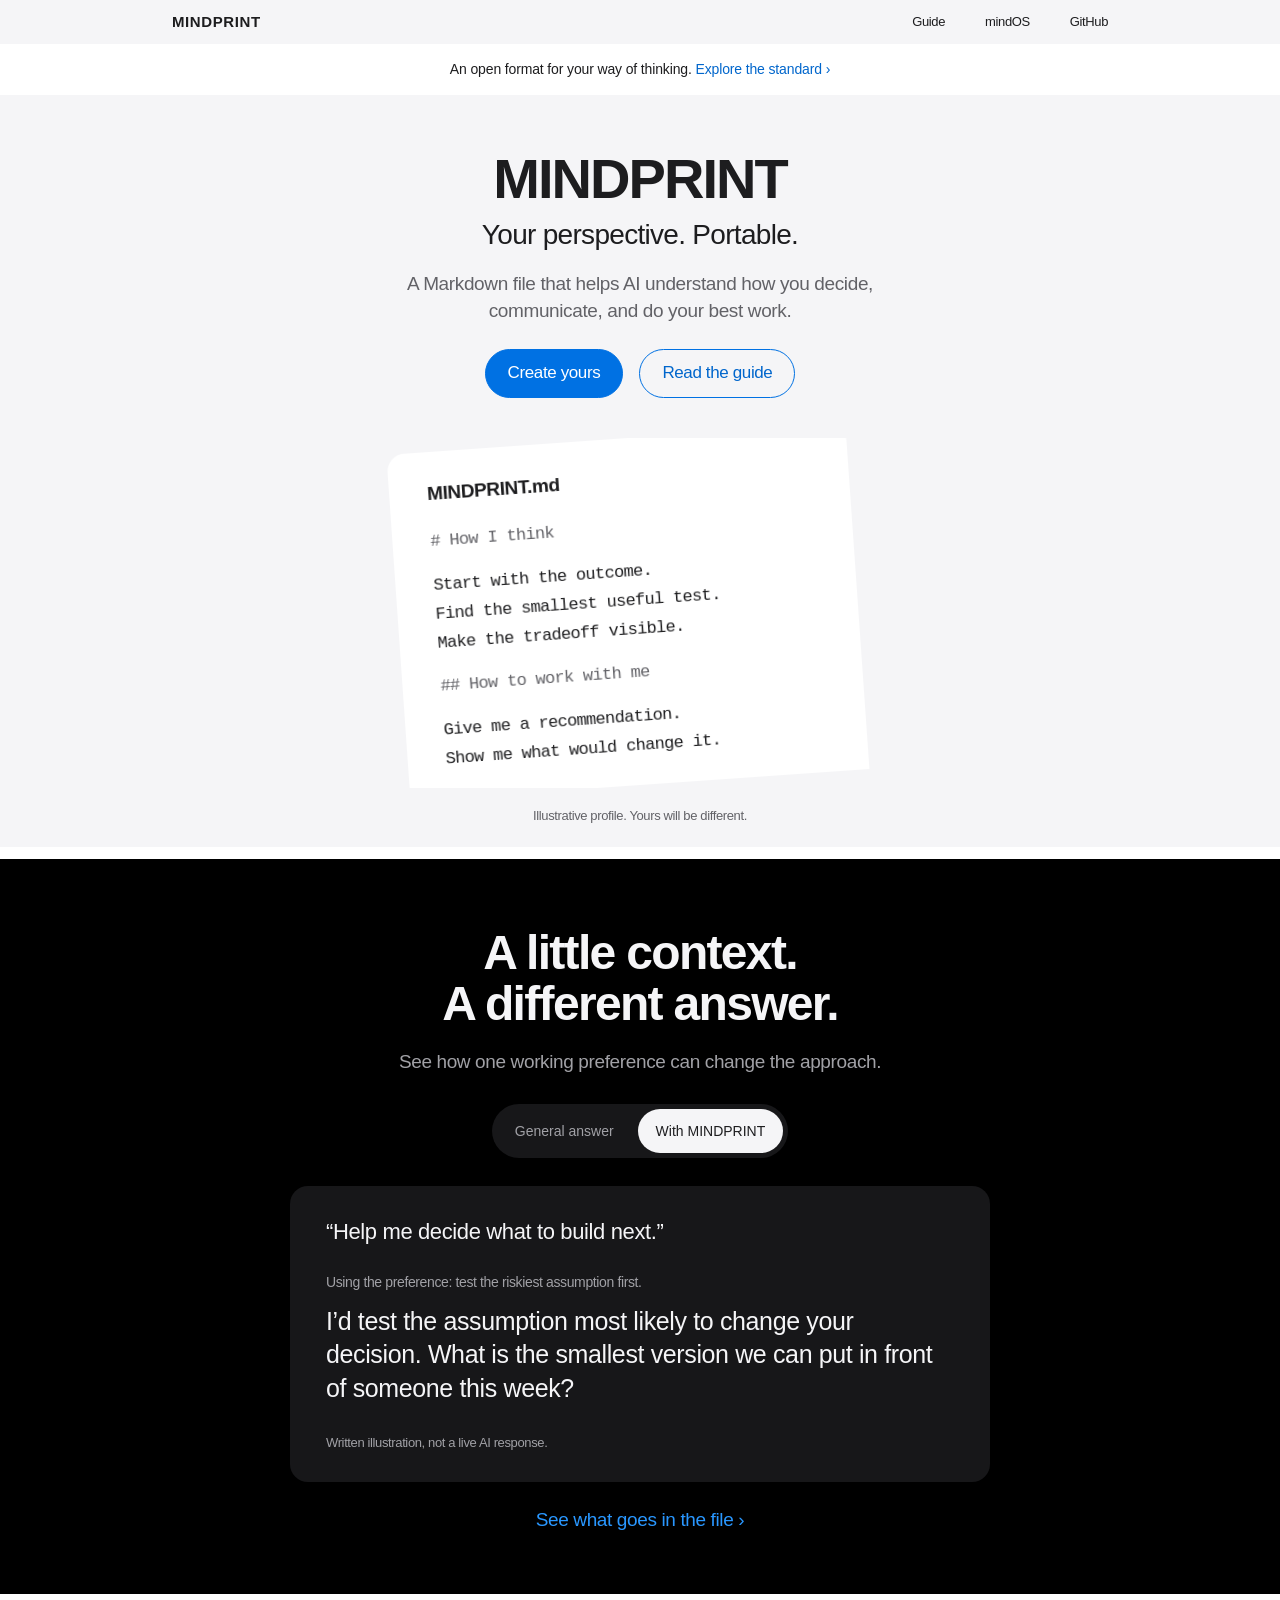
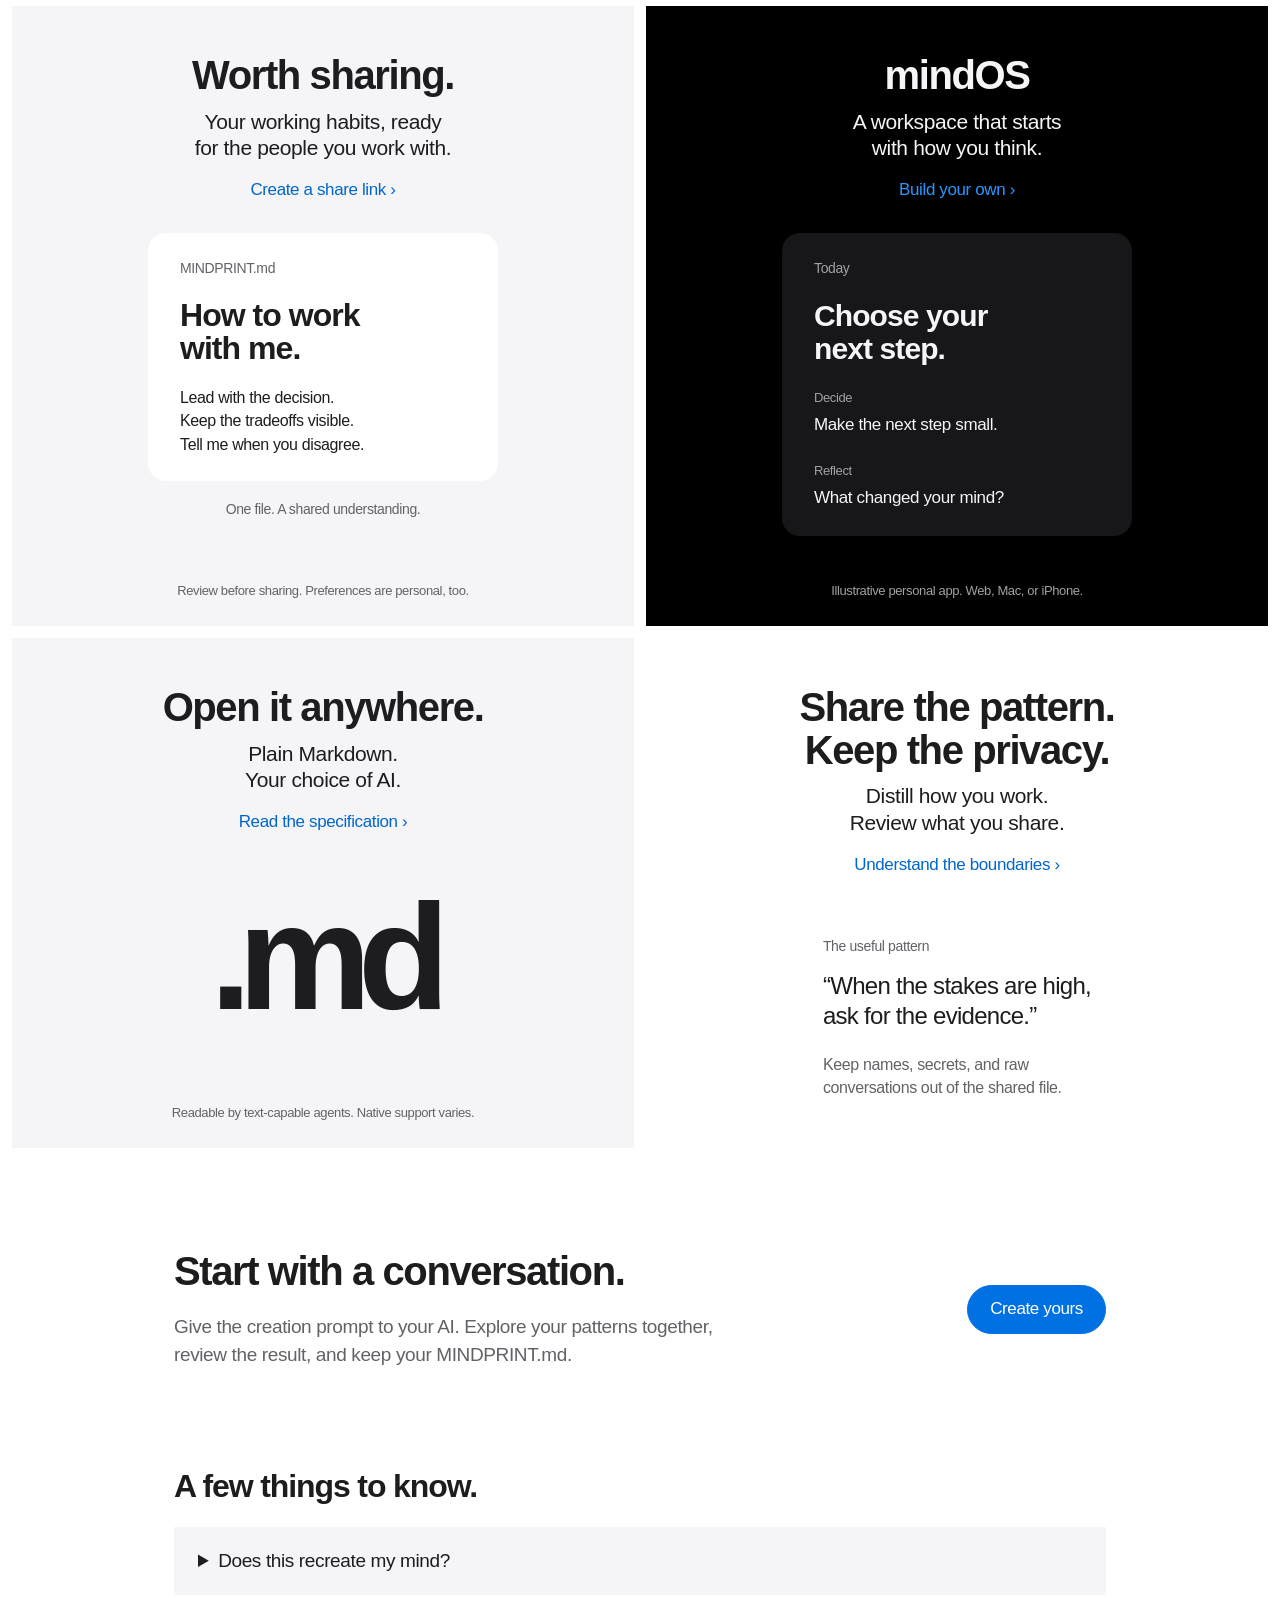
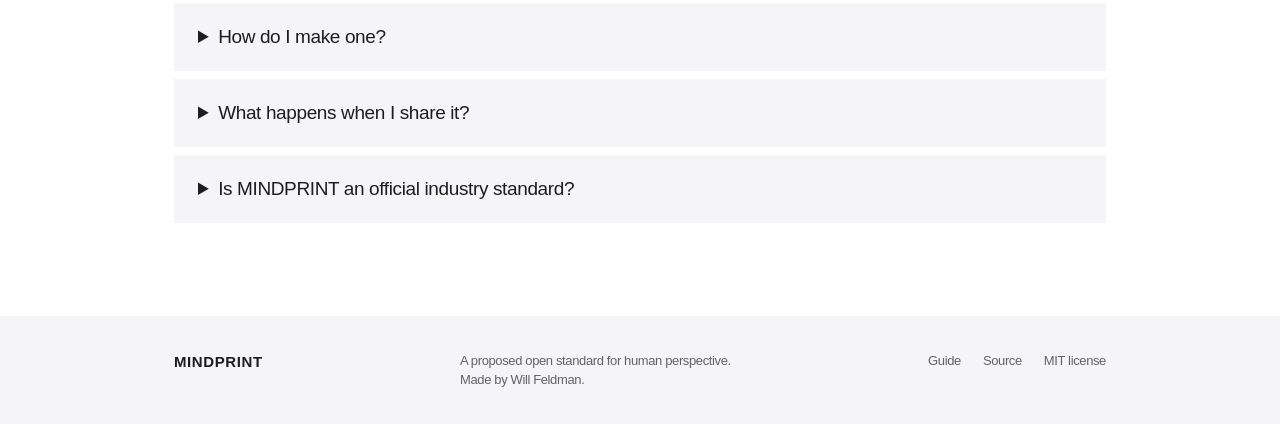
==== commit 755cda5a: "Rebuild marketing homepage and separate Apple Guide documentation" ====
--- a/website/index.html
+++ b/website/index.html
@@ -1,5 +1,18 @@
-<!doctype html><html lang="en"><head><meta charset="utf-8"><meta name="viewport" content="width=device-width,initial-scale=1"><meta name="description" content="Make your judgment portable. Create a MINDPRINT.md, then build a personal mindOS for web, Mac, or iPhone."><title>MINDPRINT — Make your judgment portable</title><link rel="stylesheet" href="style.css"><meta name="theme-color" content="#ffffff"></head><body>
-<div class="global-nav"><a href="https://github.com/willfeldman/mindprint">MINDPRINT project</a><span>Open format for human perspective</span><a href="https://github.com/willfeldman/mindprint/blob/main/spec/0.1.md">Specification</a></div><header><a href="#" class="brand">MINDPRINT Guide</a><nav><a href="#format">About MINDPRINT</a><a href="#mindos">About mindOS</a><a class="small-button" href="#create">Get started</a></nav></header><main><section class="hero"><div class="hero-copy"><h1>MINDPRINT</h1><p class="subtitle">Your way of thinking,<br>wherever you work.</p><p>Give your AI a guide to the way you make decisions, review work, and communicate.</p><a href="#contents" class="text-link">Table of contents <span>⊕</span></a></div><div class="hero-art" aria-label="An illustrative MINDPRINT document"><div class="artifact"><div class="filebar"><span>MINDPRINT.md</span></div><div class="code"><span class="muted"># How I work</span><br><br>When a decision is unclear,<br>find the smallest test that<br>would change my mind.<br><br><span class="muted">## What good looks like</span><br>A clear recommendation.<br>The evidence behind it.<br>Room to disagree.</div><div class="filefoot">Illustrative profile</div></div></div></section><nav id="contents" class="contents" aria-label="Table of contents"><a href="#format">Understand MINDPRINT <span>›</span></a><a href="#create">Create your MINDPRINT <span>›</span></a><a href="#mindos">Build your mindOS <span>›</span></a></nav><section id="format" class="format"><div class="section-label">About MINDPRINT</div><div class="section-heading"><h2>Make your perspective portable</h2><p>MINDPRINT is a proposed open standard for describing how a person approaches work. Conditional habits, decision rules, communication preferences, and exceptions — in a file any text-capable AI can read.</p></div><div class="layers"><article><span>01</span><h3>MCP</h3><p>Connect the tools.</p><small>What an AI can access.</small></article><article><span>02</span><h3>SKILLS</h3><p>Package the capabilities.</p><small>How to carry out a task.</small></article><article class="highlight"><span>03</span><h3>MINDPRINT</h3><p>Carry the perspective.</p><small>How you prefer to approach it.</small></article></div><p class="micro">An independent, community-editable proposal. No affiliation with MCP or Agent Skills. No claims of universal native support.</p><div class="principles"><div><h3>Useful patterns. Fewer private details.</h3><p>Distill the working habit. Leave out the names, secrets, and raw conversations. Review before sharing: preferences are still personal information.</p></div><div><h3>A working model. Always editable.</h3><p>Your MINDPRINT helps an AI adapt to you. It doesn’t replicate your mind, speak on your behalf, or replace your judgment.</p></div><div><h3>Plain Markdown. No new silo.</h3><p>Attach it, paste it, or use a skill adapter. Keep the file. Change the agent. Read the <a href="https://github.com/willfeldman/mindprint/blob/main/spec/0.1.md">draft specification ›</a>.</p></div></div></section>
-<section id="mindos" class="os"><div><div class="section-label">About mindOS</div><h2>Build a workspace around you</h2><p>Your MINDPRINT is the starting point. mindOS turns it into a personal app: the way you capture ideas, weigh decisions, focus, and review your day.</p><p>Choose the web, macOS, or iOS. Get a design system and a build brief shaped around your own habits.</p><a href="#create" class="primary">Build your mindOS <span>›</span></a><p class="micro">A personal workspace app, not a device operating system.</p></div><div class="os-demo"><div class="demo-top"><b>mindOS</b><span>Illustrative workspace</span></div><div class="demo-nav">Today <span>Decisions</span><span>Library</span></div><small>Today</small><h3>Make the next<br>decision easier.</h3><div class="demo-row"><span>01 / Clarify</span><p>What would change your mind?</p></div><div class="demo-row"><span>02 / Compare</span><p>Keep the tradeoffs in view.</p></div><div class="demo-row"><span>03 / Commit</span><p>Take one reversible step.</p></div><div class="demo-bottom">Your patterns › Your interface <span>›</span></div></div></section>
-<section id="create" class="builder"><div class="section-label">Get started</div><h2>Create your MINDPRINT</h2><p class="intro">Create your MINDPRINT with AI, then bring the finished file back here.</p><div class="builder-grid"><div><div class="tabs" role="group" aria-label="Profile source"><button id="new-tab" aria-pressed="true">Create one</button><button id="bring-tab" aria-pressed="false">Bring my own</button></div><div id="interview"><h3>Create it with your AI.</h3><p>Your MINDPRINT should come from a conversation with an AI that can explore your patterns, ask follow-up questions, and help you refine the result.</p><ol class="ai-steps"><li><strong>Copy the creation prompt.</strong><br>It points your AI to the <a href="https://github.com/willfeldman/mindprint/blob/main/SKILL.md">MINDPRINT creation skill on GitHub ›</a>.</li><li><strong>Send it to your AI.</strong><br>Use an agent that knows your work, or let it interview you. Share only the context you choose.</li><li><strong>Review your MINDPRINT together.</strong><br>Correct the patterns, remove private details, and ask for a finished MINDPRINT.md.</li><li><strong>Bring it back to build mindOS.</strong><br>Import or paste your reviewed file using “Bring my own.”</li></ol><div class="actions"><button id="copy-builder" class="primary">Copy prompt for my AI <span>›</span></button><a href="create-mindprint.md" download>Download prompt ›</a></div><p class="hint">The website does not generate a MINDPRINT. Paste the prompt into your AI and send it there to begin.</p><button id="ready-import">I have my MINDPRINT ›</button></div><div id="import" hidden><label>Open your MINDPRINT.md<input id="file" type="file" accept=".md,.txt,text/plain,text/markdown"></label><p class="hint">Or paste it into the editor. Files are read in this browser, not uploaded to our server. Maximum 100 KB.</p></div></div><div class="output" id="profile-output" hidden><div class="filebar"><label for="profile">MINDPRINT.md</label><span>EDITABLE</span></div><textarea id="profile" spellcheck="false" placeholder="Paste the finished MINDPRINT from your AI here, or open your file."></textarea><button id="download">Download MINDPRINT.md ›</button><p class="hint">Read and edit before sharing. Remove private details and patterns that don’t fit.</p><div class="next"><h3>Now, make it a place.</h3><label for="platform">Build my mindOS for</label><select id="platform"><option value="web">Web · Lovable or any coding agent</option><option value="macos">macOS · Build macOS Apps</option><option value="ios">iOS · Build iOS Apps</option></select><label class="check"><input type="checkbox" id="own"> This is my own MINDPRINT, and I’ve reviewed what I’m sharing.</label><button id="brief" class="primary">Prepare my mindOS prompt <span>›</span></button></div></div></div><div id="handoff" hidden><h3>Your mindOS build brief</h3><p>Review the exact prompt below. It includes your profile. Copying places it on your clipboard; opening Lovable passes it to Lovable in the URL. Your AI provider’s policies apply.</p><textarea id="prompt" aria-label="Review mindOS prompt"></textarea><div class="actions"><a id="lovable" class="primary" target="_blank" rel="noopener noreferrer">Open in Lovable ›</a><button id="copy">Copy for my coding agent</button><button id="save-brief">Download build brief ›</button></div><p id="handoff-note" class="hint"></p></div><p id="status" role="status" aria-live="polite"></p></section>
-<section class="upstream"><div class="section-label">Resources</div><h2>Choose your platform</h2><p>mindOS supplies the personal design method. Your agent uses the original platform skills.</p><div class="upstream-links"><a href="https://github.com/openai/plugins/tree/main/plugins/build-web-apps">OpenAI · Build Web Apps ›</a><a href="https://github.com/openai/plugins/tree/main/plugins/build-macos-apps">OpenAI · Build macOS Apps ›</a><a href="https://github.com/openai/plugins/tree/main/plugins/build-ios-apps">OpenAI · Build iOS Apps ›</a><a href="https://github.com/emilkowalski/skills/tree/main/skills/apple-design">Emil Kowalski · apple-design ›</a></div><p class="hint">These are the original upstream projects. Their skills are linked, not copied into MINDPRINT. No affiliation or endorsement is implied.</p></section><section class="closing"><h2>Keep your perspective with you</h2><p>Build on the standard. Improve the workflow. Make it your own.</p><a href="https://github.com/willfeldman/mindprint">Explore the open-source project ›</a> <a href="mindos-skill.md" download>Get the mindOS skill ›</a></section></main><footer><a class="brand" href="#">MINDPRINT</a><span>Open source · Draft v0.1 · Made by Will Feldman</span><a href="https://github.com/willfeldman/mindprint/blob/main/LICENSE">MIT license ›</a></footer><script src="app.js"></script></body></html>
+<!doctype html>
+<html lang="en"><head><meta charset="utf-8"><meta name="viewport" content="width=device-width,initial-scale=1"><meta name="referrer" content="no-referrer"><meta name="description" content="Your way of thinking, in a file. Create a MINDPRINT with your AI, share your perspective, and build a workspace around your mind."><meta name="theme-color" content="#f5f5f7"><title>MINDPRINT — Your perspective. Portable.</title><link rel="stylesheet" href="tokens.css"><link rel="stylesheet" href="marketing.css"><script src="home.js" defer></script></head><body>
+<a class="skip" href="#main">Skip to content</a>
+<header class="global"><nav aria-label="Main navigation"><a class="wordmark" href="index.html">MINDPRINT</a><div><a href="docs.html">Guide</a><a href="docs.html#mindos">mindOS</a><a href="https://github.com/willfeldman/mindprint">GitHub</a></div></nav></header>
+<div class="announcement">An open format for your way of thinking. <a href="docs.html#format">Explore the standard <span aria-hidden="true">›</span></a></div>
+<main id="main">
+<section class="showroom hero"><h1>MINDPRINT</h1><p class="promise">Your perspective. Portable.</p><p class="description">A Markdown file that helps AI understand how you decide,<br class="desktop-break"> communicate, and do your best work.</p><div class="actions"><a class="button" href="docs.html#create">Create yours</a><a class="button outline" href="docs.html#format">Read the guide</a></div>
+<div class="document-stage"><article class="mindprint-object" aria-label="Illustrative MINDPRINT document"><div class="document-name">MINDPRINT.md</div><div class="document-content" data-ui><code class="markdown-heading"># How I think</code><code>Start with the outcome.<br>Find the smallest useful test.<br>Make the tradeoff visible.</code><code class="markdown-heading">## How to work with me</code><code>Give me a recommendation.<br>Show me what would change it.</code></div></article></div><p class="document-caption">Illustrative profile. Yours will be different.</p></section>
+<section class="showroom demo-section" aria-labelledby="demo-title"><h2 id="demo-title">A little context.<br>A different answer.</h2><p class="description">See how one working preference can change the approach.</p><div class="demo-switch" role="group" aria-label="Illustrative response"><button type="button" data-example="without" aria-pressed="false">General answer</button><button type="button" data-example="with" aria-pressed="true">With MINDPRINT</button></div><div class="response-example"><p class="question">“Help me decide what to build next.”</p><div aria-live="polite" aria-atomic="true"><p class="response-label" id="response-label">Using the preference: test the riskiest assumption first.</p><p class="answer" id="response-text">I’d test the assumption most likely to change your decision. What is the smallest version we can put in front of someone this week?</p></div><p class="example-caption">Written illustration, not a live AI response.</p></div><a class="text-link" href="docs.html#format">See what goes in the file <span aria-hidden="true">›</span></a></section>
+<div class="promos">
+<section class="promo share-promo"><h2>Worth sharing.</h2><p>Your working habits, ready<br>for the people you work with.</p><a href="docs.html#create">Create a share link <span aria-hidden="true">›</span></a><div class="share-art" aria-label="A profile shared as a readable document"><div class="shared-file" data-ui><span>MINDPRINT.md</span><strong>How to work<br>with me.</strong><p>Lead with the decision.<br>Keep the tradeoffs visible.<br>Tell me when you disagree.</p></div><div class="share-tag">One file. A shared understanding.</div></div><small>Review before sharing. Preferences are personal, too.</small></section>
+<section class="promo os-promo"><h2>mindOS</h2><p>A workspace that starts<br>with how you think.</p><a href="docs.html#mindos">Build your own <span aria-hidden="true">›</span></a><div class="workspace-example" data-ui><div class="workspace-title">Today</div><strong>Choose your<br>next step.</strong><div class="workspace-item"><span>Decide</span><p>Make the next step small.</p></div><div class="workspace-item"><span>Reflect</span><p>What changed your mind?</p></div></div><small>Illustrative personal app. Web, Mac, or iPhone.</small></section>
+<section class="promo format-promo"><h2>Open it anywhere.</h2><p>Plain Markdown.<br>Your choice of AI.</p><a href="https://github.com/willfeldman/mindprint/blob/main/spec/0.1.md">Read the specification <span aria-hidden="true">›</span></a><div class="format-art" aria-hidden="true">.md</div><small>Readable by text-capable agents. Native support varies.</small></section>
+<section class="promo privacy-promo"><h2>Share the pattern.<br>Keep the privacy.</h2><p>Distill how you work.<br>Review what you share.</p><a href="docs.html#format">Understand the boundaries <span aria-hidden="true">›</span></a><div class="privacy-example"><p class="source-label">The useful pattern</p><blockquote>“When the stakes are high,<br>ask for the evidence.”</blockquote><p>Keep names, secrets, and raw<br>conversations out of the shared file.</p></div></section>
+</div>
+<section class="start"><div><h2>Start with a conversation.</h2><p>Give the creation prompt to your AI. Explore your patterns together, review the result, and keep your MINDPRINT.md.</p></div><a class="button" href="docs.html#create">Create yours</a></section>
+<section class="questions" aria-labelledby="questions-title"><h2 id="questions-title">A few things to know.</h2><details><summary>Does this recreate my mind?</summary><p>No. A MINDPRINT is an editable guide to observed preferences and decision patterns. It helps an AI adapt its approach; it cannot replicate you or act with your authority.</p></details><details><summary>How do I make one?</summary><p><a href="docs.html#create">Copy the creation prompt</a> and send it to your AI. It points to the open-source creation skill. Your agent can use context you choose to share or interview you. This website doesn’t generate your profile.</p></details><details><summary>What happens when I share it?</summary><p>The share link contains a snapshot of your reviewed profile. Anyone with the link can read it. It is not encrypted, cannot be revoked, and does not update when you edit your file. You can also share the Markdown file directly.</p></details><details><summary>Is MINDPRINT an official industry standard?</summary><p>It is an independent, open-source proposal, currently draft v0.1. It is not affiliated with MCP, Agent Skills, Apple, or any AI provider. You can read the specification and contribute on GitHub.</p></details></section>
+</main><footer><div class="footer-inner"><a class="wordmark" href="index.html">MINDPRINT</a><p>A proposed open standard for human perspective.<br>Made by Will Feldman.</p><div><a href="docs.html">Guide</a><a href="https://github.com/willfeldman/mindprint">Source</a><a href="https://github.com/willfeldman/mindprint/blob/main/LICENSE">MIT license</a></div></div></footer></body></html>
--- a/website/tokens.css
+++ b/website/tokens.css
@@ -0,0 +1 @@
+:root{--color-paper:#fff;--color-band:#f5f5f7;--color-ink:#1d1d1f;--color-muted:#626267;--color-night:#000;--color-panel:#171719;--color-on-dark:#f5f5f7;--color-dark-muted:#a1a1a6;--color-action:#0071e3;--color-action-hover:#0068d1;--color-link:#0066cc;--color-dark-link:#2997ff;--color-line:#d2d2d7;--color-clear:transparent;--font-display:-apple-system,BlinkMacSystemFont,"Helvetica Neue",Helvetica,Arial,sans-serif;--font-body:var(--font-display);--font-code:ui-monospace,SFMono-Regular,Menlo,monospace;--radius-card:18px;--radius-pill:999px;--content:980px;--ease:cubic-bezier(.2,.65,.3,1);--duration:180ms}
--- a/website/marketing.css
+++ b/website/marketing.css
@@ -0,0 +1,7 @@
+/* Hallmark · macrostructure: Bento Grid · modern-minimal · Showroom · blue anchor.
+   User reference governs centered promo tiles and system typography. */
+*{box-sizing:border-box}html{scroll-behavior:smooth}body{margin:0;background:var(--color-paper);color:var(--color-ink);font:17px/1.47 var(--font-body);letter-spacing:-.022em}a{color:var(--color-link);text-decoration:none}a:hover{text-decoration:underline}button{font:inherit;cursor:pointer}a,button{touch-action:manipulation}h1,h2,p{margin:0}h1,h2{font-family:var(--font-display);font-weight:600;letter-spacing:-.035em;line-height:1.07;text-wrap:balance}h1{font-size:56px}h2{font-size:48px}p{text-wrap:pretty}:focus-visible{outline:3px solid var(--color-action);outline-offset:5px}.skip{position:absolute;top:-100px;padding:12px;background:var(--color-paper);z-index:3}.skip:focus{top:8px}.global{background:var(--color-band)}.global nav{max-width:var(--content);height:44px;margin:auto;display:flex;align-items:center;justify-content:space-between;padding:0 22px}.wordmark{color:var(--color-ink);font-size:15px;font-weight:600;letter-spacing:.04em}.global nav>div{display:flex;gap:40px}.global nav>div a{font-size:13px;color:var(--color-ink)}.announcement{padding:15px 22px;text-align:center;font-size:14px;letter-spacing:-.01em}.announcement a{white-space:nowrap}.showroom{text-align:center;padding:54px 24px 0;overflow:hidden}.hero{background:var(--color-band)}.promise{font-size:28px;line-height:1.2;margin-top:10px;letter-spacing:-.025em}.description{font-size:19px;line-height:1.42;color:var(--color-muted);margin:19px auto 0;max-width:620px}.actions{display:flex;justify-content:center;gap:16px;margin-top:24px}.button{display:inline-flex;align-items:center;justify-content:center;padding:11px 22px;border:1px solid var(--color-action);border-radius:var(--radius-pill);background:var(--color-action);color:var(--color-paper);white-space:nowrap;min-height:44px;transition:background-color var(--duration) var(--ease)}.button:hover{background:var(--color-action-hover);text-decoration:none}.outline{color:var(--color-link);background:var(--color-clear)}.outline:hover{background:var(--color-action);color:var(--color-paper)}.document-stage{max-width:780px;margin:40px auto 0;padding:0 40px;height:370px;overflow:hidden}.mindprint-object{text-align:left;width:460px;max-width:100%;margin:auto;background:var(--color-paper);border-radius:var(--radius-card) var(--radius-card) 0 0;padding:28px 38px 24px;transform:rotate(-4deg);transform-origin:center bottom;animation:arrive 800ms var(--ease) both}.document-name{font-size:19px;font-weight:600}.document-content{font:17px/1.7 var(--font-code);letter-spacing:-.04em;margin-top:20px}.document-content code+code{margin-top:15px}.markdown-heading{color:var(--color-muted)}.document-caption{color:var(--color-muted);font-size:13px;margin-top:24px}.demo-section{margin-top:12px;background:var(--color-night);color:var(--color-on-dark);padding:68px 24px 60px}.demo-section .description{color:var(--color-dark-muted)}.demo-switch{display:inline-flex;gap:6px;border-radius:var(--radius-pill);background:var(--color-panel);padding:5px;margin:28px 0}.demo-switch button{border:0;border-radius:var(--radius-pill);padding:10px 18px;font-size:14px;min-height:44px;color:var(--color-dark-muted);background:var(--color-clear);transition:background-color var(--duration) var(--ease),color var(--duration) var(--ease)}.demo-switch button[aria-pressed=true]{background:var(--color-on-dark);color:var(--color-ink)}.response-example{max-width:700px;margin:0 auto;text-align:left;background:var(--color-panel);border-radius:var(--radius-card);padding:30px 36px}.question{font-size:22px;font-weight:500}.response-label{color:var(--color-dark-muted);font-size:14px;margin-top:24px}.answer{font-size:25px;line-height:1.35;margin-top:12px;min-height:104px}.example-caption{font-size:13px;color:var(--color-dark-muted);margin-top:24px}.text-link{display:inline-block;margin-top:24px;font-size:19px}.demo-section a,.os-promo a{color:var(--color-dark-link)}.promos{display:grid;grid-template-columns:1fr 1fr;gap:12px;padding:12px}.promo{min-width:0;min-height:610px;overflow:hidden;text-align:center;background:var(--color-band);padding:48px 24px 26px;display:flex;flex-direction:column;align-items:center}.promo h2{font-size:40px}.promo>p{font-size:21px;line-height:1.25;margin-top:12px}.promo>a{margin-top:17px;font-size:17px}.promo>small{font-size:13px;color:var(--color-muted);margin-top:auto;padding-top:24px;line-height:1.4}.share-art{width:100%;max-width:350px;margin:30px auto 22px;text-align:left}.shared-file{background:var(--color-paper);padding:25px 32px;border-radius:var(--radius-card)}.shared-file>span{display:block;font-size:14px;color:var(--color-muted)}.shared-file strong{display:block;font-size:32px;line-height:1.05;letter-spacing:-.03em;margin-top:20px}.shared-file p{font-size:16px;margin-top:20px}.share-tag{text-align:center;margin-top:18px;font-size:14px;color:var(--color-muted)}.os-promo{background:var(--color-night);color:var(--color-on-dark)}.os-promo>small{color:var(--color-dark-muted)}.workspace-example{background:var(--color-panel);border-radius:var(--radius-card);text-align:left;max-width:350px;width:100%;margin:30px auto 22px;padding:25px 32px}.workspace-title{font-size:14px;color:var(--color-dark-muted)}.workspace-example>strong{display:block;font-size:30px;line-height:1.1;letter-spacing:-.03em;margin-top:20px}.workspace-item{margin-top:20px}.workspace-item span{font-size:13px;color:var(--color-dark-muted)}.workspace-item p{font-size:17px;margin-top:3px}.format-promo{min-height:510px}.format-art{font-size:150px;line-height:1.3;letter-spacing:-.09em;font-weight:600;margin:25px 0;color:var(--color-ink)}.privacy-promo{min-height:510px;background:var(--color-paper)}.privacy-example{margin:auto 0;text-align:left;padding:36px 0 0}.source-label{font-size:14px;color:var(--color-muted)}blockquote{margin:14px 0 22px;font-size:26px;line-height:1.25;font-weight:500;letter-spacing:-.03em}.privacy-example>p:last-child{font-size:16px;color:var(--color-muted)}.start{max-width:var(--content);padding:90px 24px 70px;margin:auto;display:flex;align-items:center;justify-content:space-between;gap:50px}.start h2{font-size:40px}.start p{max-width:590px;margin-top:20px;color:var(--color-muted);font-size:19px}.start .button{flex-shrink:0}.questions{max-width:var(--content);padding:30px 24px 85px;margin:auto}.questions h2{font-size:32px;margin-bottom:24px}.questions details{border-bottom:1px solid var(--color-line);padding:20px 0}.questions summary{cursor:pointer;font-size:19px;font-weight:500;min-height:28px}.questions details p{margin-top:15px;max-width:730px;color:var(--color-muted)}footer{background:var(--color-band);padding:35px 24px}.footer-inner{max-width:932px;margin:auto;display:flex;justify-content:space-between;align-items:start;gap:30px;font-size:13px;color:var(--color-muted)}.footer-inner>div{display:flex;gap:22px}.footer-inner a{white-space:nowrap}.footer-inner>div a{color:var(--color-muted)}@keyframes arrive{from{opacity:0;transform:translateY(30px) rotate(-4deg)}to{opacity:1;transform:translateY(0) rotate(-4deg)}}@media(max-width:900px){.promo h2{font-size:34px}.start{gap:30px}.start h2{font-size:34px}.footer-inner{flex-wrap:wrap}.answer{min-height:135px}}@media(max-width:650px){.global nav{padding:0 20px}.global nav>div{gap:20px}.global nav>div a{font-size:12px}.wordmark{font-size:13px}.announcement{font-size:13px;line-height:1.6}.showroom{padding:38px 20px 0}h1{font-size:40px}.promise{font-size:24px}.description{font-size:17px;max-width:360px}.desktop-break{display:none}.actions{gap:12px}.button{font-size:15px;padding:10px 17px}.document-stage{padding:0 15px;height:330px;margin-top:32px}.mindprint-object{padding:25px 24px;width:330px}.document-content{font-size:13px}.document-name{font-size:17px}.document-caption{font-size:13px;line-height:1.4}.demo-section{padding:44px 20px}h2{font-size:32px}.demo-switch{width:100%;max-width:360px}.demo-switch button{font-size:12px;flex:1;padding:9px 8px}.response-example{padding:24px}.question{font-size:19px}.answer{font-size:21px;min-height:175px}.response-label{min-height:40px}.promos{grid-template-columns:1fr}.promo{min-height:580px;padding:40px 20px 26px}.promo h2{font-size:32px}.promo>p{font-size:20px}.format-promo,.privacy-promo{min-height:480px}.start{padding:58px 24px 35px;flex-direction:column;align-items:flex-start;gap:24px}.start h2{font-size:32px}.start p{font-size:17px}.questions{padding:35px 24px 55px}.questions h2{font-size:28px}.questions summary{font-size:17px}.footer-inner{display:block}.footer-inner p{margin:18px 0}.footer-inner>div{gap:25px}}@media(prefers-reduced-motion:reduce){html{scroll-behavior:auto}.mindprint-object{animation:none}*{transition:none!important}}
+
+.document-content code{display:block;font:inherit}.hero>.document-caption{margin:0;padding:18px 0 22px}.document-stage{height:350px}.questions details{border:0;background:var(--color-band);padding:20px 24px;margin:8px 0}.privacy-example blockquote{font-size:24px}@media(max-width:650px){.global nav>div a,.demo-switch button{font-size:13px}.document-stage{height:320px}.privacy-promo h2{font-size:30px}.privacy-example blockquote{font-size:22px}.workspace-example>strong{font-size:28px}}
+
+.demo-switch button{white-space:nowrap}
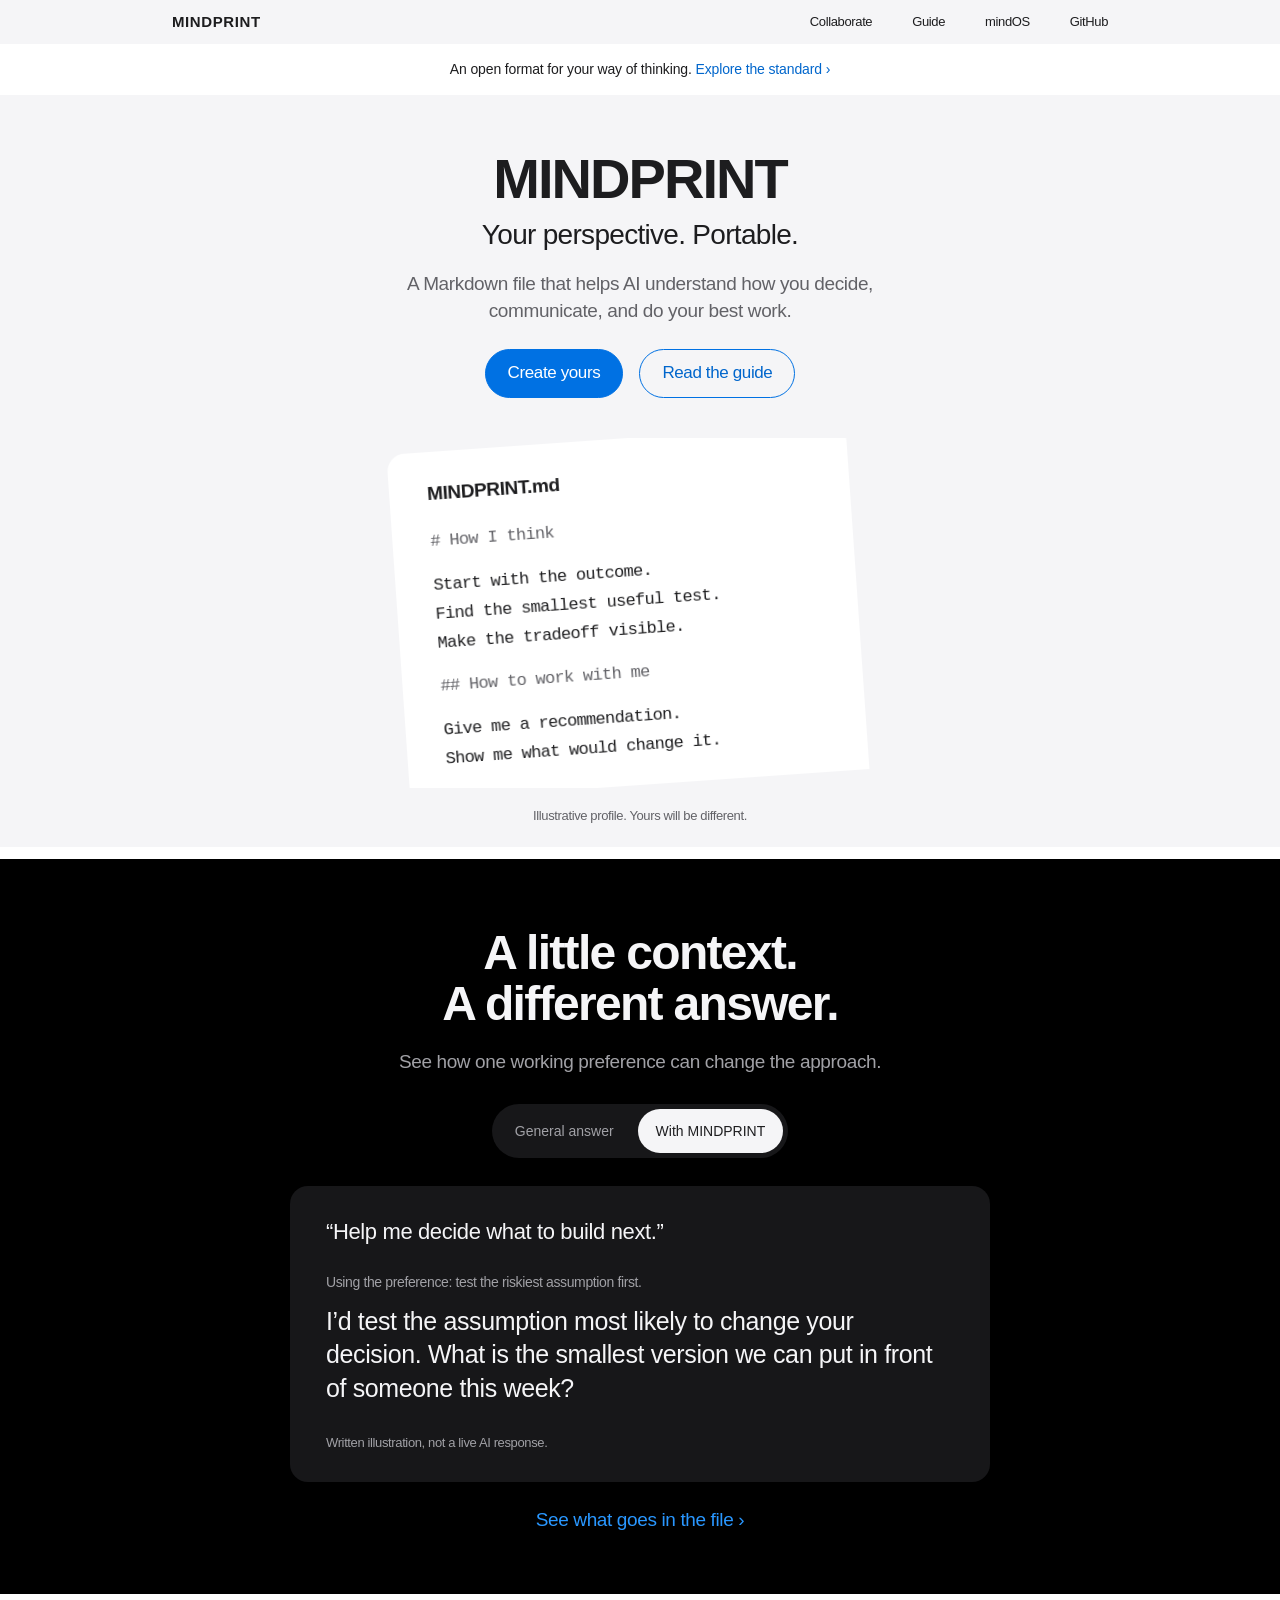
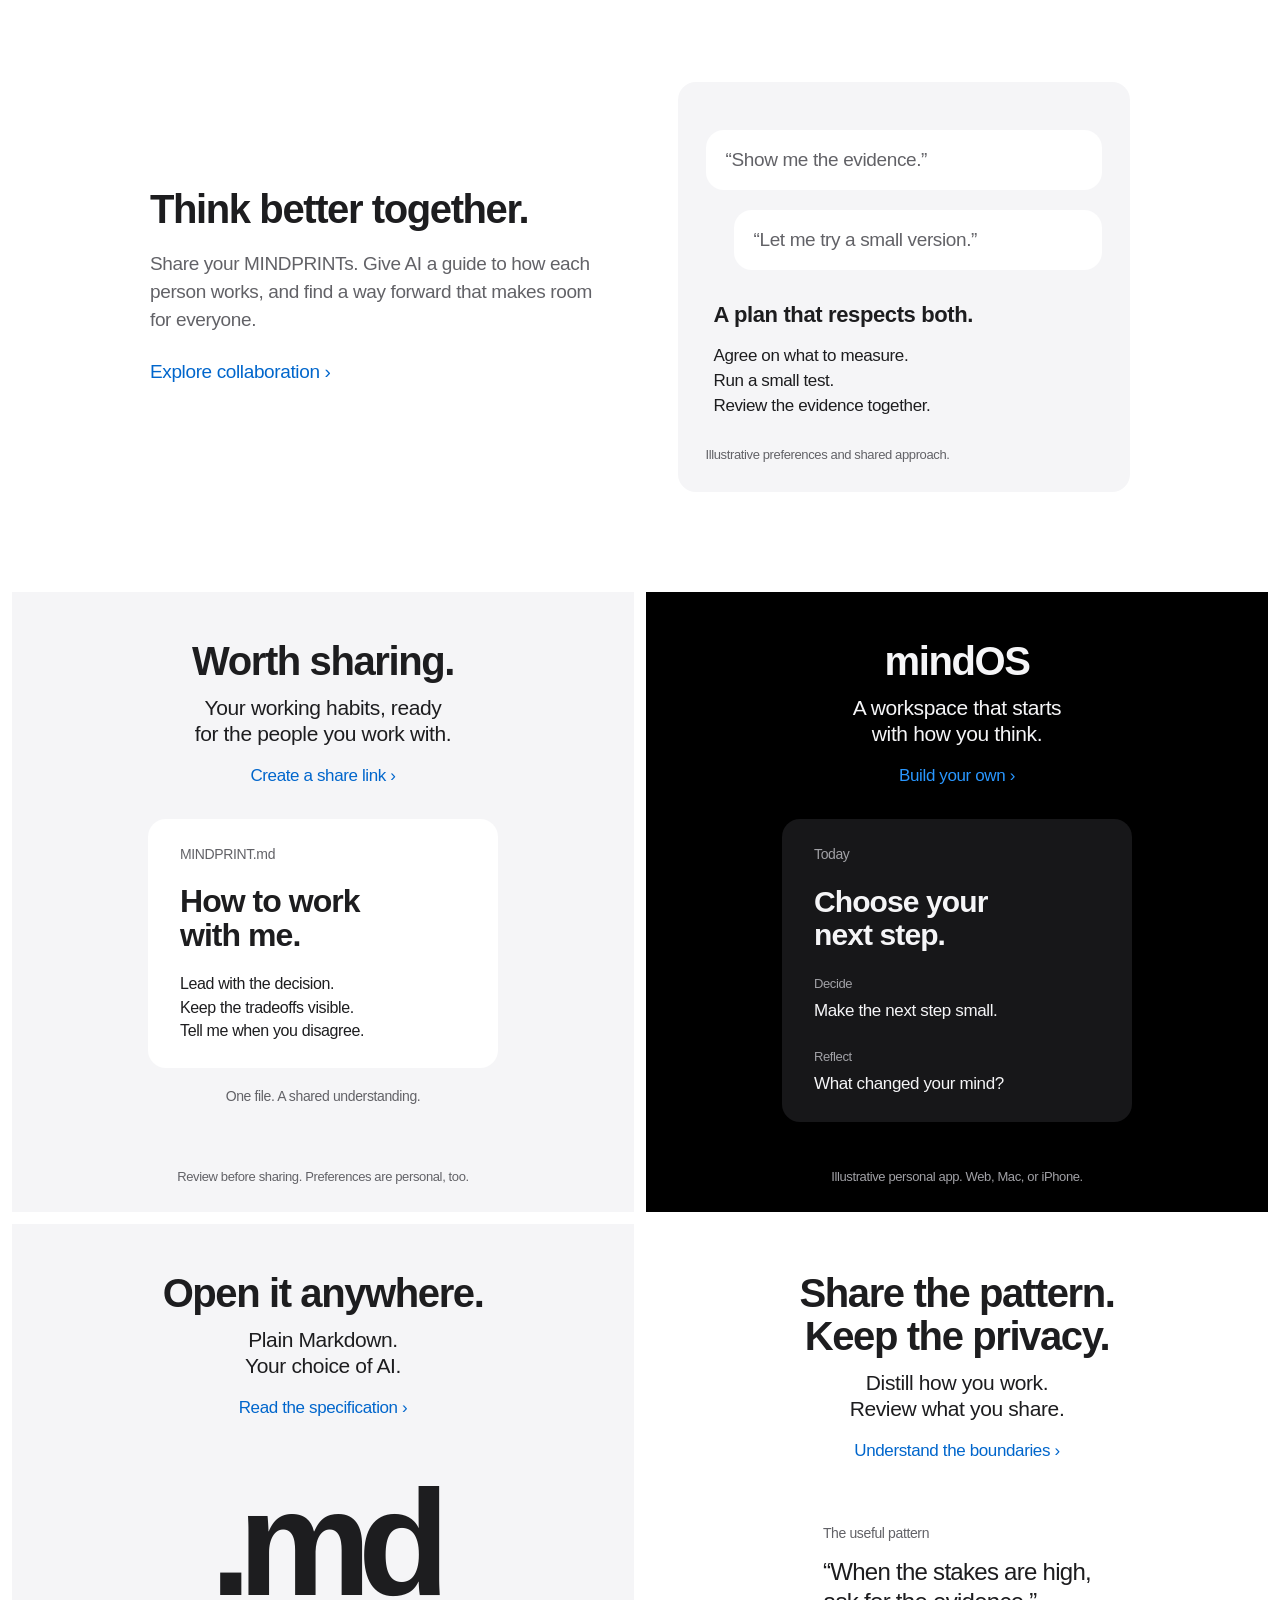
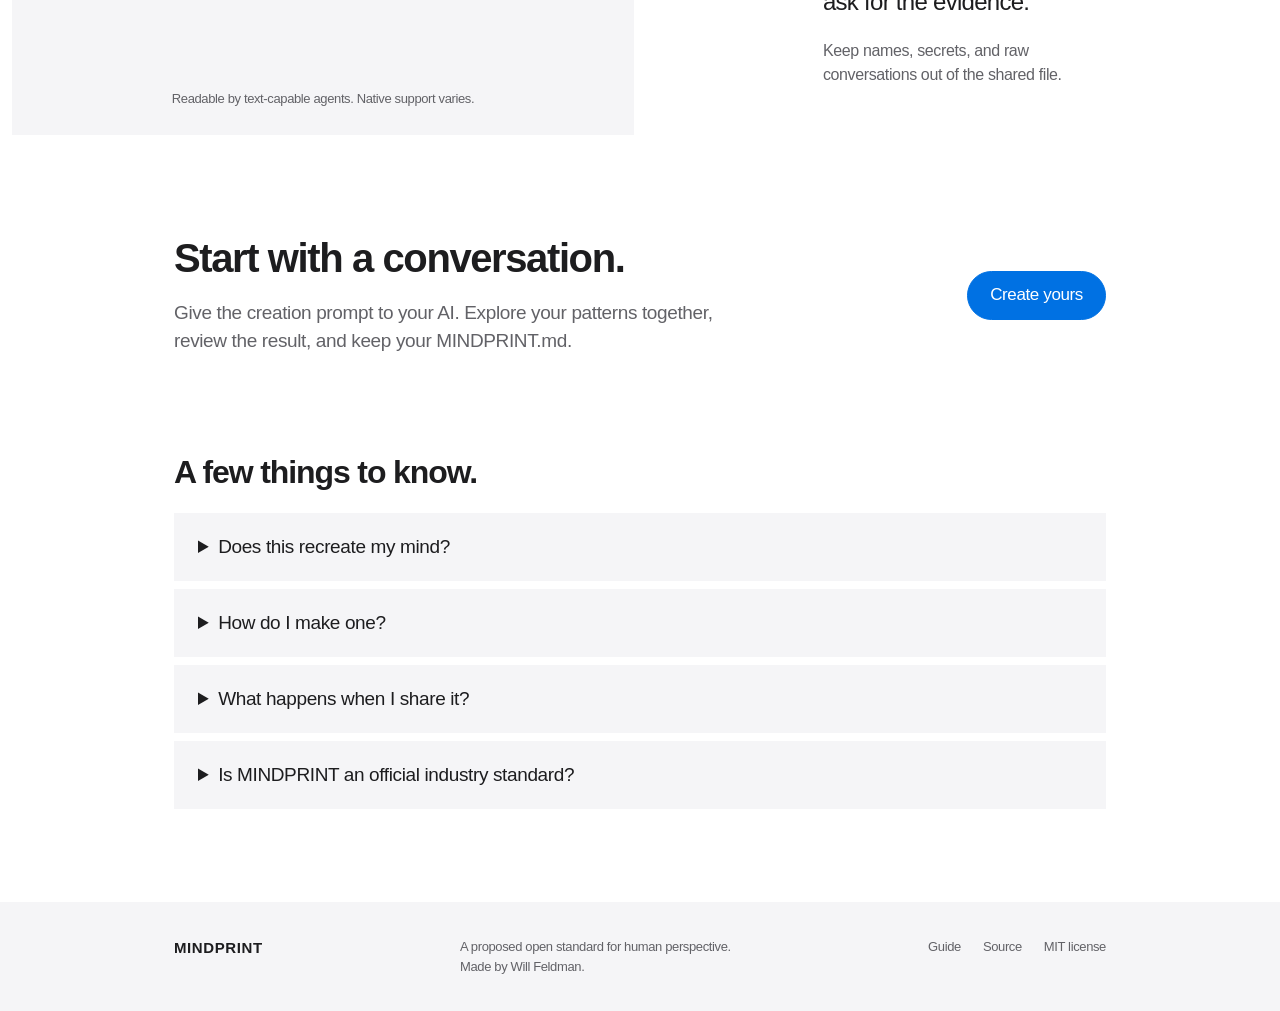
==== commit 1e462bab: "Add AI collaboration page and shareable team workflow" ====
--- a/website/index.html
+++ b/website/index.html
@@ -1,12 +1,13 @@
 <!doctype html>
 <html lang="en"><head><meta charset="utf-8"><meta name="viewport" content="width=device-width,initial-scale=1"><meta name="referrer" content="no-referrer"><meta name="description" content="Your way of thinking, in a file. Create a MINDPRINT with your AI, share your perspective, and build a workspace around your mind."><meta name="theme-color" content="#f5f5f7"><title>MINDPRINT — Your perspective. Portable.</title><link rel="stylesheet" href="tokens.css"><link rel="stylesheet" href="marketing.css"><script src="home.js" defer></script></head><body>
 <a class="skip" href="#main">Skip to content</a>
-<header class="global"><nav aria-label="Main navigation"><a class="wordmark" href="index.html">MINDPRINT</a><div><a href="docs.html">Guide</a><a href="docs.html#mindos">mindOS</a><a href="https://github.com/willfeldman/mindprint">GitHub</a></div></nav></header>
+<header class="global"><nav aria-label="Main navigation"><a class="wordmark" href="index.html">MINDPRINT</a><div><a href="collaborate.html">Collaborate</a><a href="docs.html">Guide</a><a href="docs.html#mindos">mindOS</a><a href="https://github.com/willfeldman/mindprint">GitHub</a></div></nav></header>
 <div class="announcement">An open format for your way of thinking. <a href="docs.html#format">Explore the standard <span aria-hidden="true">›</span></a></div>
 <main id="main">
 <section class="showroom hero"><h1>MINDPRINT</h1><p class="promise">Your perspective. Portable.</p><p class="description">A Markdown file that helps AI understand how you decide,<br class="desktop-break"> communicate, and do your best work.</p><div class="actions"><a class="button" href="docs.html#create">Create yours</a><a class="button outline" href="docs.html#format">Read the guide</a></div>
 <div class="document-stage"><article class="mindprint-object" aria-label="Illustrative MINDPRINT document"><div class="document-name">MINDPRINT.md</div><div class="document-content" data-ui><code class="markdown-heading"># How I think</code><code>Start with the outcome.<br>Find the smallest useful test.<br>Make the tradeoff visible.</code><code class="markdown-heading">## How to work with me</code><code>Give me a recommendation.<br>Show me what would change it.</code></div></article></div><p class="document-caption">Illustrative profile. Yours will be different.</p></section>
 <section class="showroom demo-section" aria-labelledby="demo-title"><h2 id="demo-title">A little context.<br>A different answer.</h2><p class="description">See how one working preference can change the approach.</p><div class="demo-switch" role="group" aria-label="Illustrative response"><button type="button" data-example="without" aria-pressed="false">General answer</button><button type="button" data-example="with" aria-pressed="true">With MINDPRINT</button></div><div class="response-example"><p class="question">“Help me decide what to build next.”</p><div aria-live="polite" aria-atomic="true"><p class="response-label" id="response-label">Using the preference: test the riskiest assumption first.</p><p class="answer" id="response-text">I’d test the assumption most likely to change your decision. What is the smallest version we can put in front of someone this week?</p></div><p class="example-caption">Written illustration, not a live AI response.</p></div><a class="text-link" href="docs.html#format">See what goes in the file <span aria-hidden="true">›</span></a></section>
+<section class="collaboration-preview"><div><h2>Think better together.</h2><p>Share your MINDPRINTs. Give AI a guide to how each person works, and find a way forward that makes room for everyone.</p><a class="text-link" href="collaborate.html">Explore collaboration <span aria-hidden="true">›</span></a></div><div class="collab-specimen"><p class="person-rule">“Show me the evidence.”</p><p class="person-rule">“Let me try a small version.”</p><div class="joint-answer"><strong>A plan that respects both.</strong><p>Agree on what to measure.<br>Run a small test.<br>Review the evidence together.</p></div><small>Illustrative preferences and shared approach.</small></div></section>
 <div class="promos">
 <section class="promo share-promo"><h2>Worth sharing.</h2><p>Your working habits, ready<br>for the people you work with.</p><a href="docs.html#create">Create a share link <span aria-hidden="true">›</span></a><div class="share-art" aria-label="A profile shared as a readable document"><div class="shared-file" data-ui><span>MINDPRINT.md</span><strong>How to work<br>with me.</strong><p>Lead with the decision.<br>Keep the tradeoffs visible.<br>Tell me when you disagree.</p></div><div class="share-tag">One file. A shared understanding.</div></div><small>Review before sharing. Preferences are personal, too.</small></section>
 <section class="promo os-promo"><h2>mindOS</h2><p>A workspace that starts<br>with how you think.</p><a href="docs.html#mindos">Build your own <span aria-hidden="true">›</span></a><div class="workspace-example" data-ui><div class="workspace-title">Today</div><strong>Choose your<br>next step.</strong><div class="workspace-item"><span>Decide</span><p>Make the next step small.</p></div><div class="workspace-item"><span>Reflect</span><p>What changed your mind?</p></div></div><small>Illustrative personal app. Web, Mac, or iPhone.</small></section>
--- a/website/marketing.css
+++ b/website/marketing.css
@@ -5,3 +5,5 @@
 .document-content code{display:block;font:inherit}.hero>.document-caption{margin:0;padding:18px 0 22px}.document-stage{height:350px}.questions details{border:0;background:var(--color-band);padding:20px 24px;margin:8px 0}.privacy-example blockquote{font-size:24px}@media(max-width:650px){.global nav>div a,.demo-switch button{font-size:13px}.document-stage{height:320px}.privacy-promo h2{font-size:30px}.privacy-example blockquote{font-size:22px}.workspace-example>strong{font-size:28px}}
 
 .demo-switch button{white-space:nowrap}
+
+.collaboration-preview{max-width:1028px;margin:auto;padding:88px 24px;display:grid;grid-template-columns:1fr 1fr;align-items:center;gap:75px}.collaboration-preview h2{font-size:40px}.collaboration-preview>div>p{color:var(--color-muted);margin-top:20px;font-size:19px}.collab-specimen{padding:28px;background:var(--color-band);border-radius:var(--radius-card)}.person-rule{background:var(--color-paper);padding:16px 20px;border-radius:var(--radius-card);font-size:19px;margin-bottom:12px}.person-rule:nth-child(2){margin-left:28px}.joint-answer{padding:20px 8px 8px}.joint-answer strong{font-size:22px;line-height:1.2;display:block}.joint-answer p{font-size:17px;margin-top:16px}.collab-specimen small{display:block;font-size:13px;color:var(--color-muted);margin-top:18px}.collab-hero{text-align:center;background:var(--color-band);padding:70px 24px}.collab-hero h1{max-width:800px;margin:auto}.collab-hero .promise{font-size:25px}.collab-uses,.collab-workflow,.collab-boundaries{max-width:980px;margin:auto;padding:65px 24px}.collab-uses h2,.collab-workflow h2,.collab-boundaries h2{font-size:40px}.collab-uses>div{display:grid;grid-template-columns:1fr 1fr;gap:36px 64px;margin-top:36px}.collab-uses h3,.collab-workflow h3{font-size:24px;line-height:1.2;margin:0 0 14px;font-weight:600;letter-spacing:-.025em}.collab-uses p,.collab-workflow li p,.collab-boundaries p{color:var(--color-muted)}.collab-workflow ol{padding-left:28px;margin:36px 0}.collab-workflow li{padding:0 0 32px 16px;max-width:740px}.collab-workflow li a{display:inline-block;margin-top:12px}.collab-workflow .actions{justify-content:flex-start;align-items:center;flex-wrap:wrap}.collab-workflow{scroll-margin-top:30px}.collab-note{font-size:14px;color:var(--color-muted);margin-top:24px}.prompt-details{margin-top:24px;background:var(--color-band);padding:20px;border-radius:var(--radius-card)}.prompt-details summary{cursor:pointer}.prompt-details pre{white-space:pre-wrap;overflow-wrap:anywhere;font:15px/1.6 var(--font-code);margin:20px 0 0}#collaboration-status{min-height:24px;margin-top:20px;font-size:15px}.collab-boundaries{padding-top:30px;padding-bottom:90px}.collab-boundaries p{max-width:700px;margin:20px 0}.collab-boundaries a{display:inline-block;margin-top:5px}@media(max-width:760px){.collaboration-preview{gap:32px;padding:58px 24px}.collaboration-preview h2,.collab-uses h2,.collab-workflow h2,.collab-boundaries h2{font-size:32px}.collab-hero h1{font-size:40px}.collab-hero .promise{font-size:21px}.global nav>div{gap:16px}.global nav>div a:last-child{display:none}}@media(max-width:650px){.collaboration-preview{grid-template-columns:1fr}.collaboration-preview>div>p{font-size:17px}.collab-hero{padding:48px 24px}.collab-hero h1{font-size:36px}.collab-hero .promise{max-width:280px;margin:14px auto 0}.collab-uses>div{grid-template-columns:1fr;gap:32px}.collab-uses,.collab-workflow{padding:44px 24px}.global nav>div{gap:14px}.global nav>div a{font-size:13px}.global nav{padding:0 16px}.global .wordmark{font-size:12px}.collab-specimen{padding:20px}.person-rule{font-size:17px;padding:14px}.collab-boundaries{padding:35px 24px 60px}}
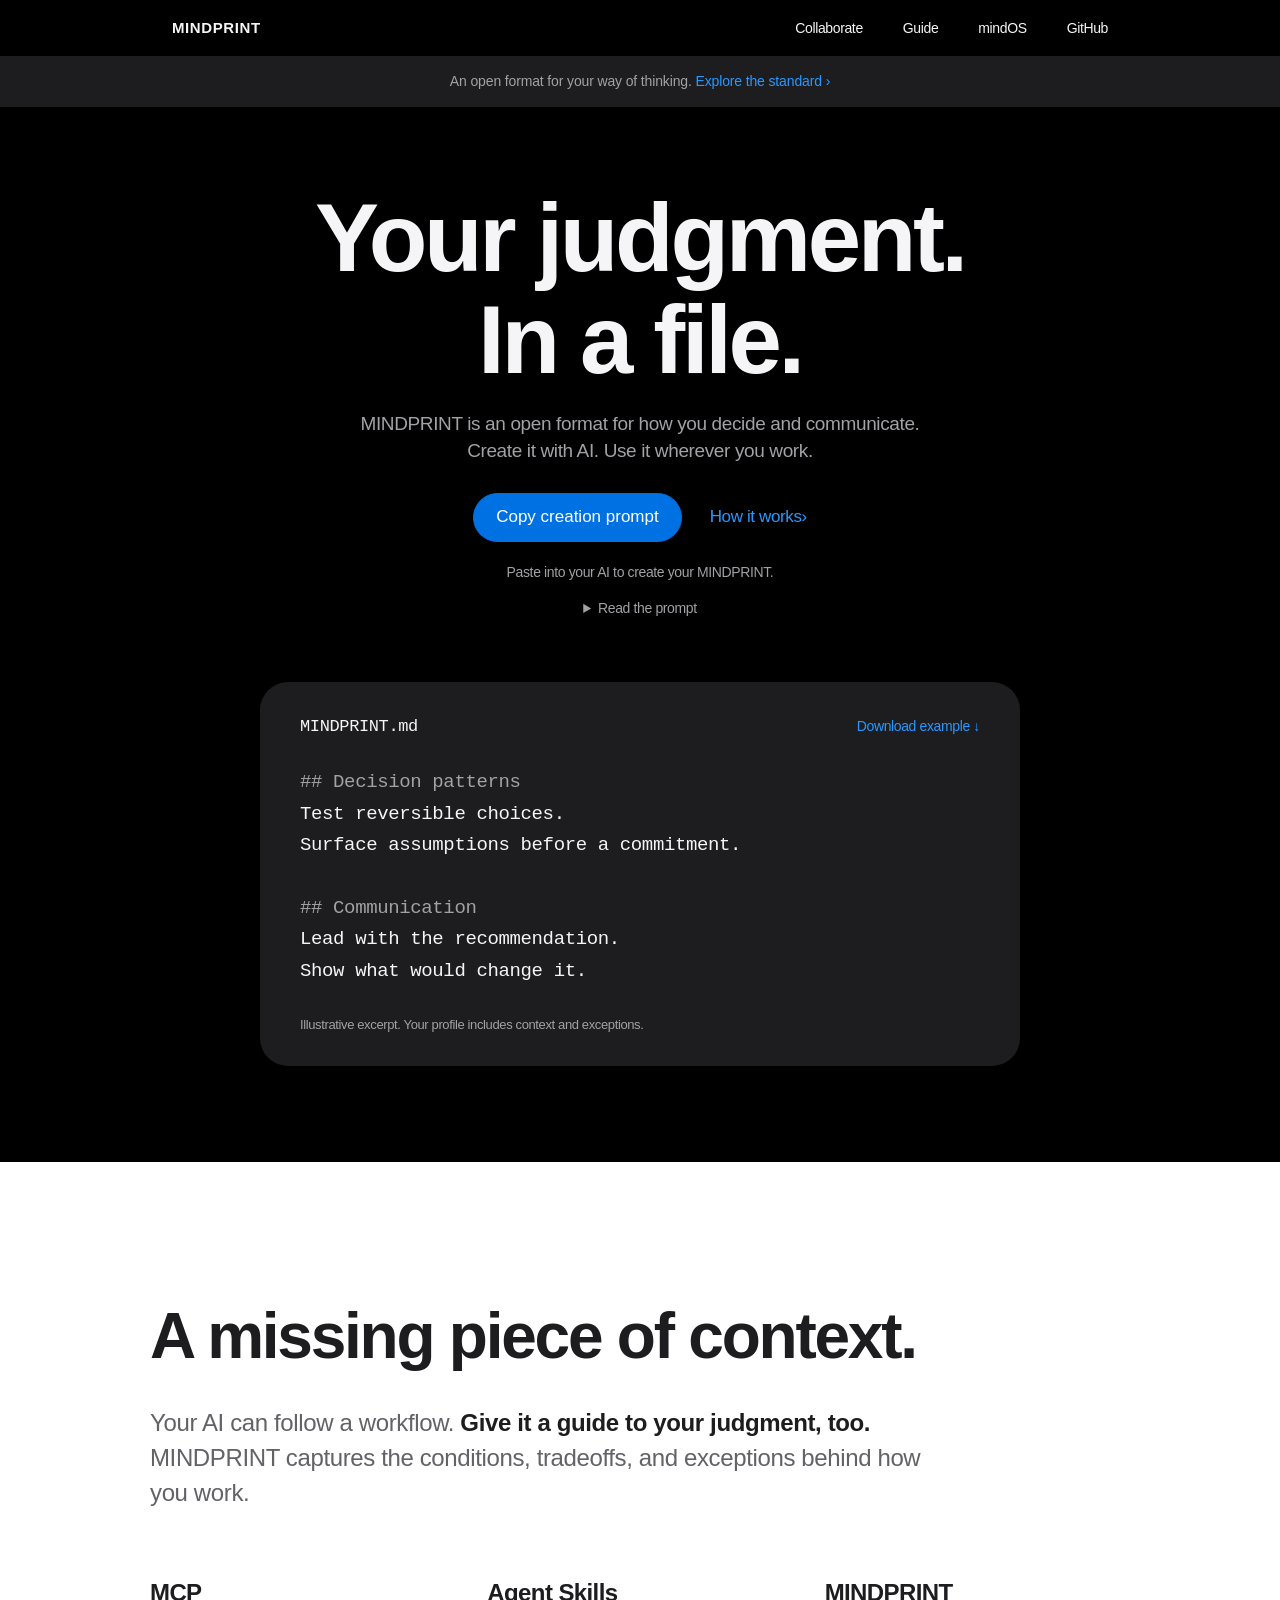
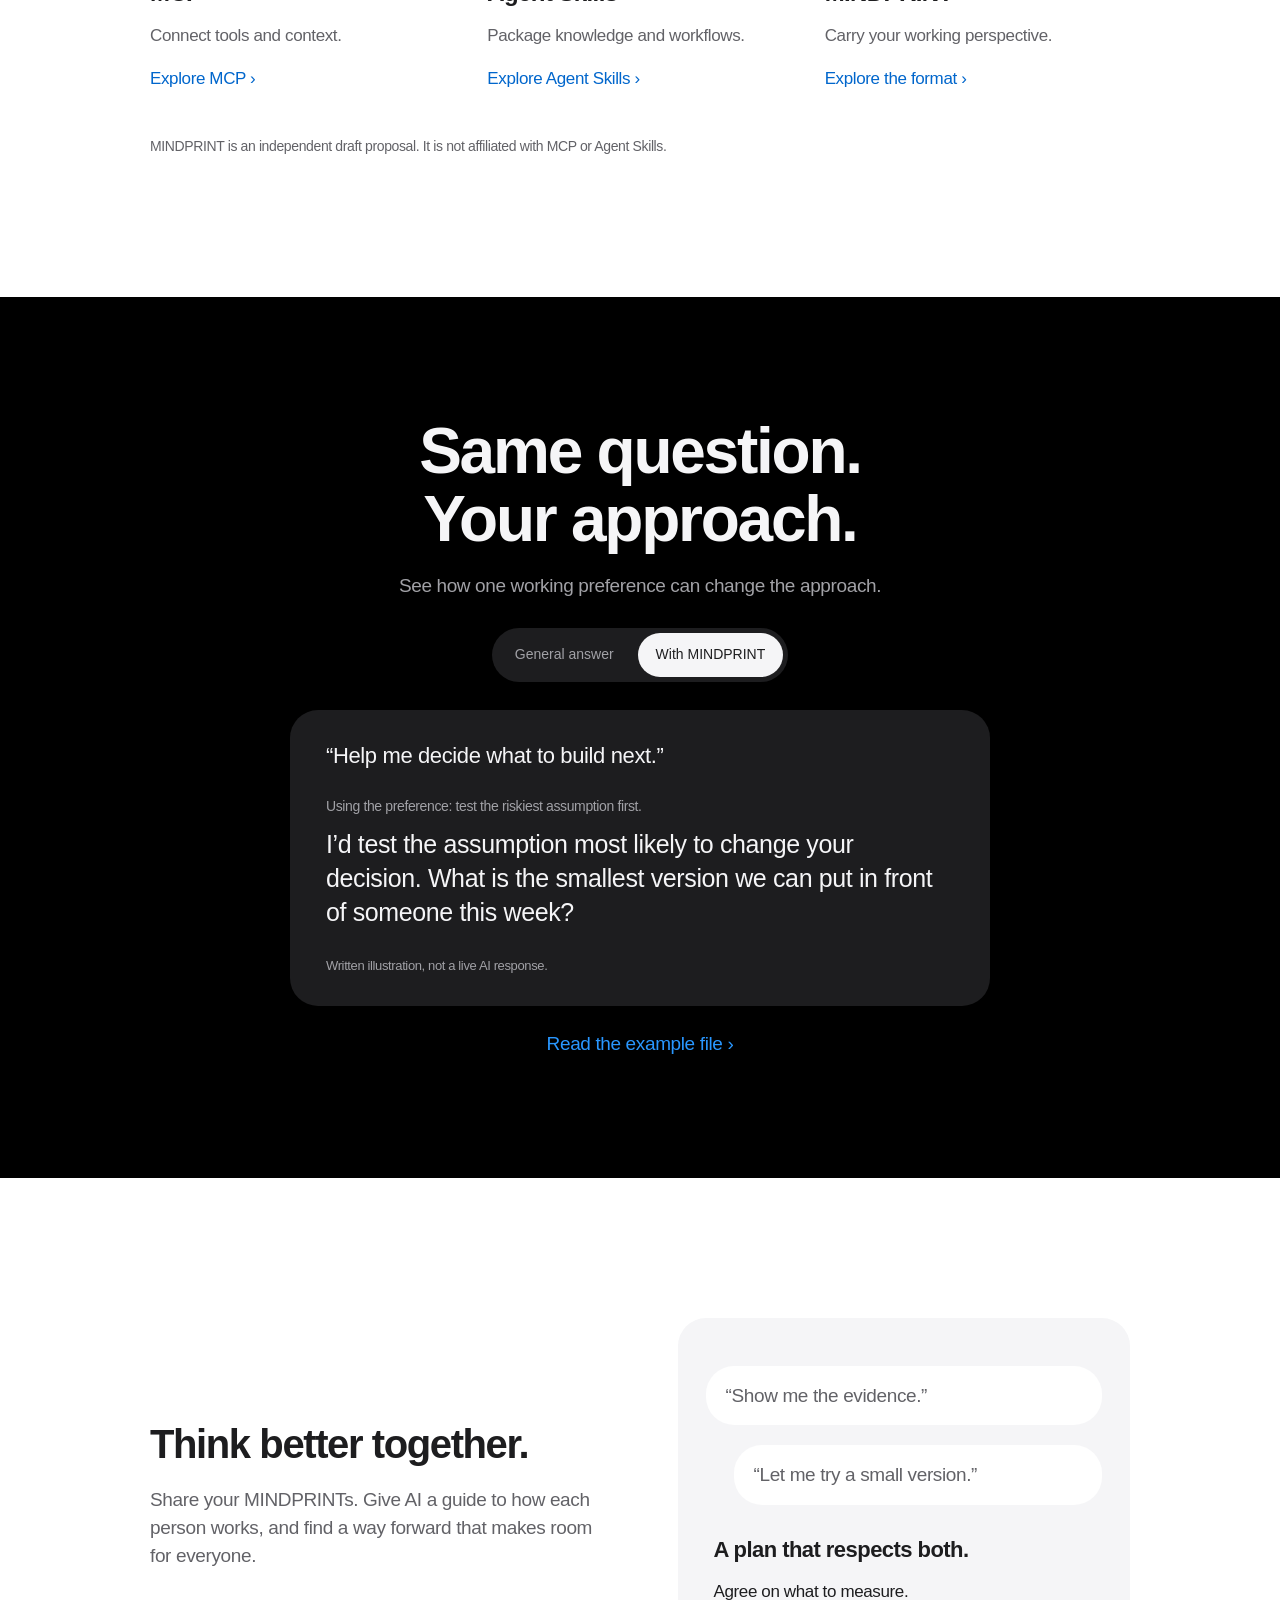
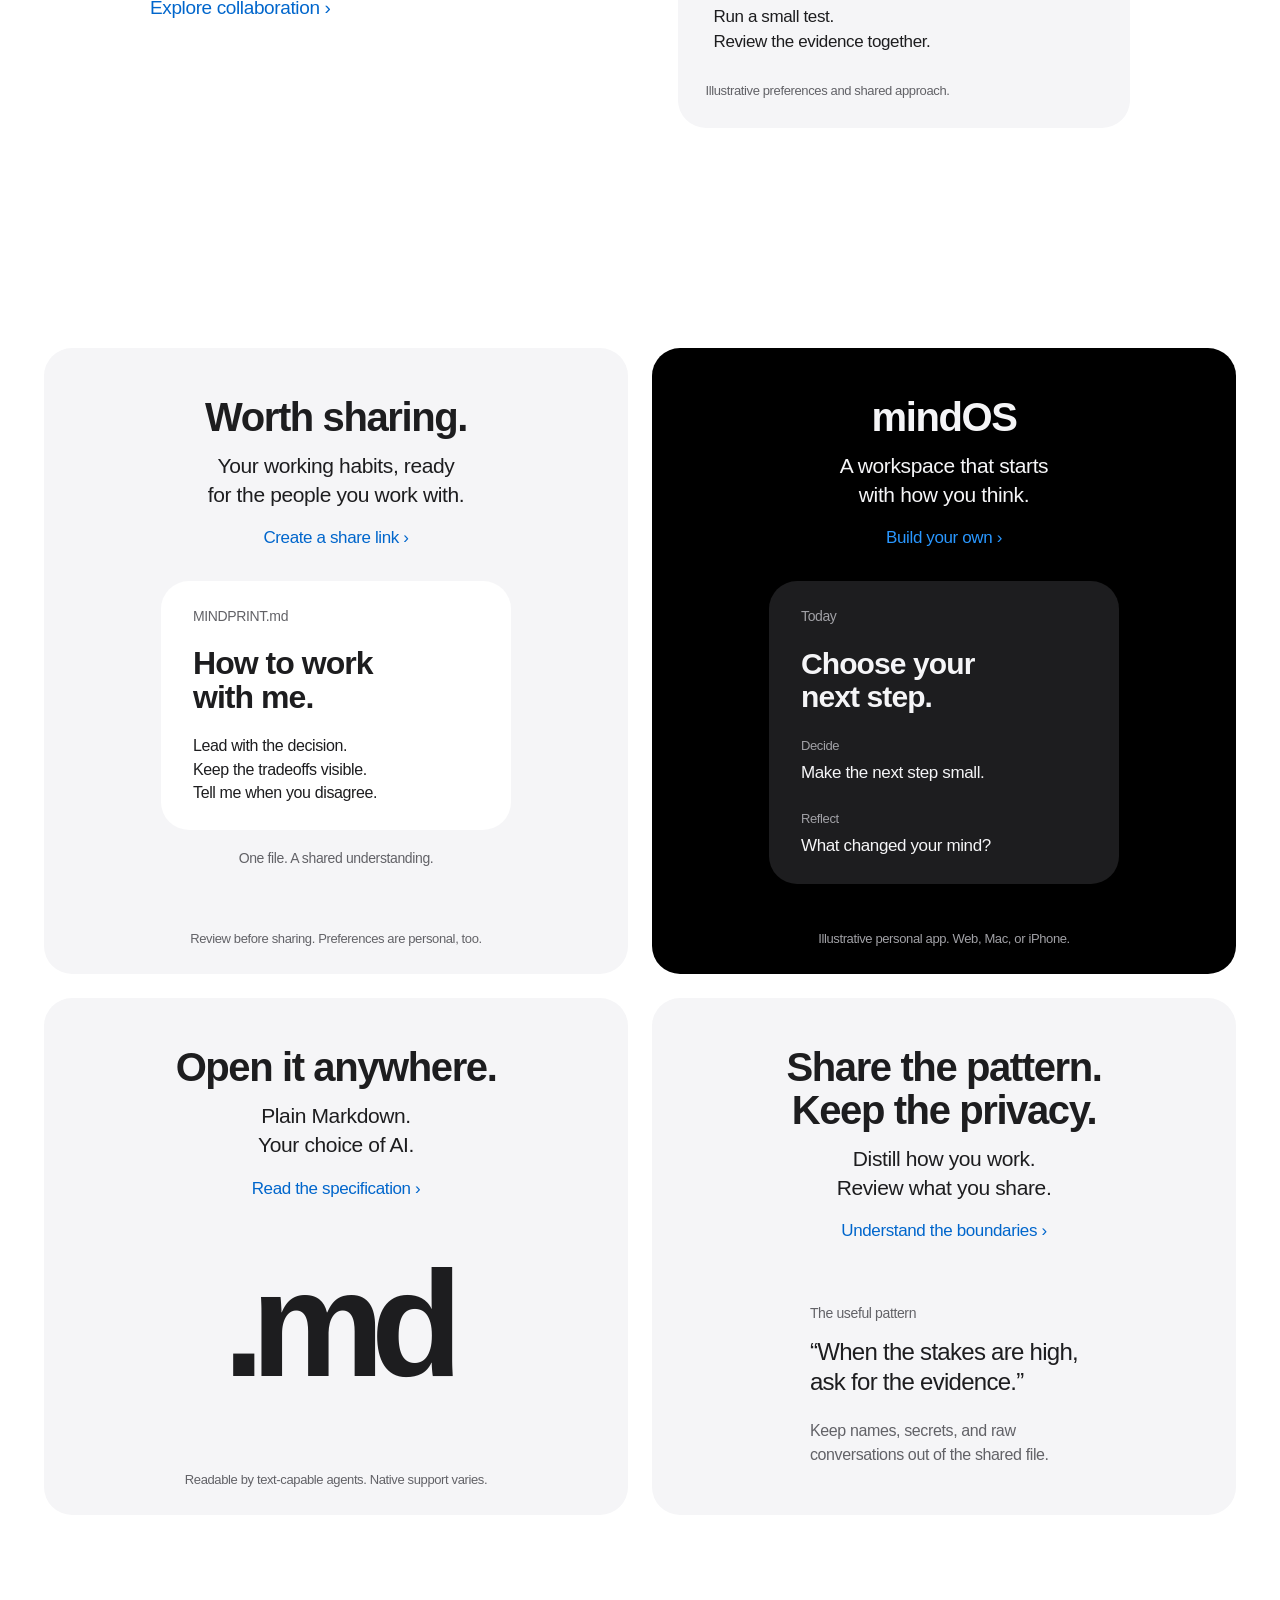
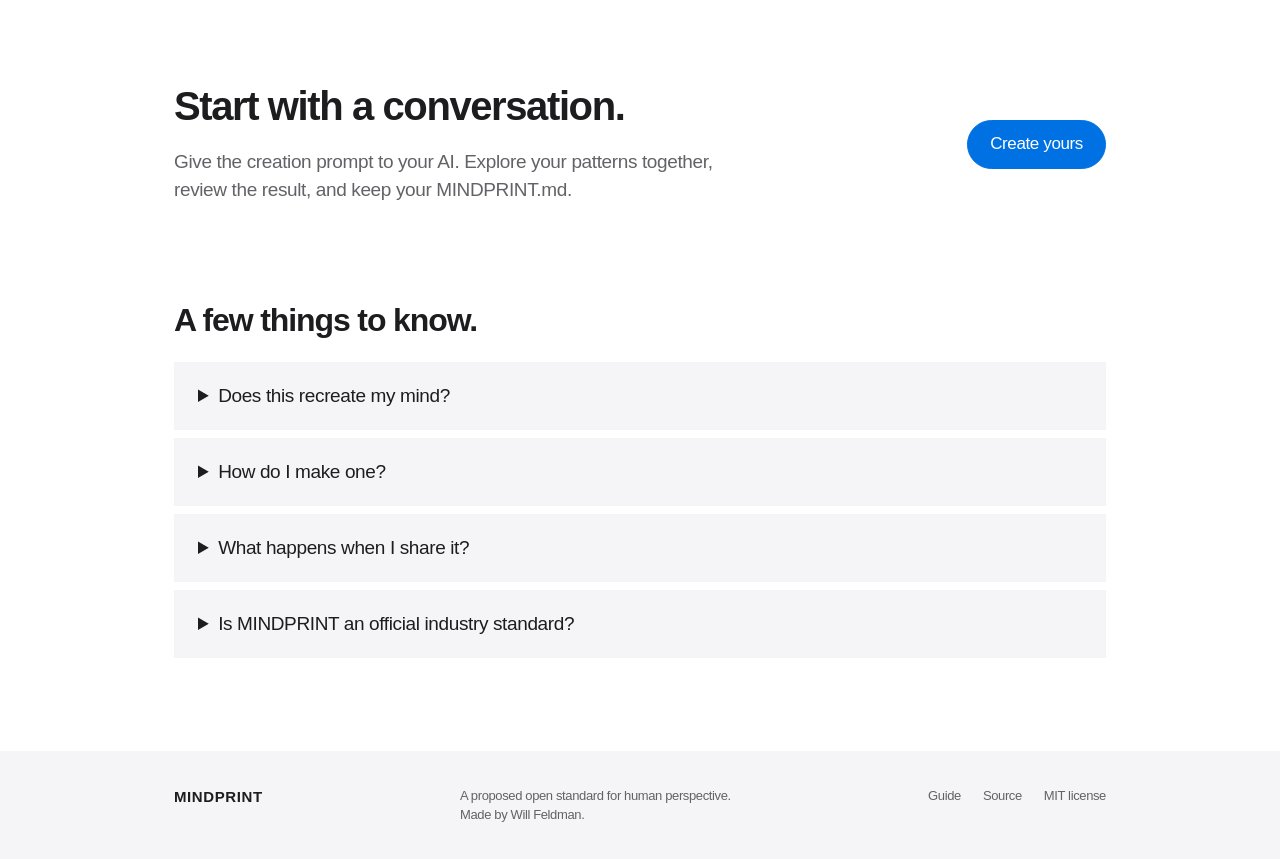
==== commit c26678bb: "Refine marketing showcase and developer brand assets" ====
--- a/website/index.html
+++ b/website/index.html
@@ -4,10 +4,16 @@
 <header class="global"><nav aria-label="Main navigation"><a class="wordmark" href="index.html">MINDPRINT</a><div><a href="collaborate.html">Collaborate</a><a href="docs.html">Guide</a><a href="docs.html#mindos">mindOS</a><a href="https://github.com/willfeldman/mindprint">GitHub</a></div></nav></header>
 <div class="announcement">An open format for your way of thinking. <a href="docs.html#format">Explore the standard <span aria-hidden="true">›</span></a></div>
 <main id="main">
-<section class="showroom hero"><h1>MINDPRINT</h1><p class="promise">Your perspective. Portable.</p><p class="description">A Markdown file that helps AI understand how you decide,<br class="desktop-break"> communicate, and do your best work.</p><div class="actions"><a class="button" href="docs.html#create">Create yours</a><a class="button outline" href="docs.html#format">Read the guide</a></div>
-<div class="document-stage"><article class="mindprint-object" aria-label="Illustrative MINDPRINT document"><div class="document-name">MINDPRINT.md</div><div class="document-content" data-ui><code class="markdown-heading"># How I think</code><code>Start with the outcome.<br>Find the smallest useful test.<br>Make the tradeoff visible.</code><code class="markdown-heading">## How to work with me</code><code>Give me a recommendation.<br>Show me what would change it.</code></div></article></div><p class="document-caption">Illustrative profile. Yours will be different.</p></section>
-<section class="showroom demo-section" aria-labelledby="demo-title"><h2 id="demo-title">A little context.<br>A different answer.</h2><p class="description">See how one working preference can change the approach.</p><div class="demo-switch" role="group" aria-label="Illustrative response"><button type="button" data-example="without" aria-pressed="false">General answer</button><button type="button" data-example="with" aria-pressed="true">With MINDPRINT</button></div><div class="response-example"><p class="question">“Help me decide what to build next.”</p><div aria-live="polite" aria-atomic="true"><p class="response-label" id="response-label">Using the preference: test the riskiest assumption first.</p><p class="answer" id="response-text">I’d test the assumption most likely to change your decision. What is the smallest version we can put in front of someone this week?</p></div><p class="example-caption">Written illustration, not a live AI response.</p></div><a class="text-link" href="docs.html#format">See what goes in the file <span aria-hidden="true">›</span></a></section>
-<section class="collaboration-preview"><div><h2>Think better together.</h2><p>Share your MINDPRINTs. Give AI a guide to how each person works, and find a way forward that makes room for everyone.</p><a class="text-link" href="collaborate.html">Explore collaboration <span aria-hidden="true">›</span></a></div><div class="collab-specimen"><p class="person-rule">“Show me the evidence.”</p><p class="person-rule">“Let me try a small version.”</p><div class="joint-answer"><strong>A plan that respects both.</strong><p>Agree on what to measure.<br>Run a small test.<br>Review the evidence together.</p></div><small>Illustrative preferences and shared approach.</small></div></section>
+<section class="showroom hero"><h1>Your judgment.<br>In a file.</h1><p class="description">MINDPRINT is an open format for how you decide and communicate.<br class="desktop-break"> Create it with AI. Use it wherever you work.</p><div class="actions"><button class="button" id="home-copy-prompt">Copy creation prompt</button><a class="hero-guide" href="docs.html#create">How it works <span aria-hidden="true">›</span></a></div><p class="prompt-feedback" id="home-prompt-status" role="status" aria-live="polite">Paste into your AI to create your MINDPRINT.</p><details class="home-prompt-preview"><summary>Read the prompt</summary><pre id="home-prompt-text">Use the MINDPRINT creation skill at https://github.com/willfeldman/mindprint/blob/main/SKILL.md to help me create my own reviewed MINDPRINT.md.</pre><a href="create-mindprint.md" download>Download prompt</a></details>
+<div class="file-specimen"><div class="specimen-caption"><span>MINDPRINT.md</span><a href="example.md" download>Download example <span aria-hidden="true">↓</span></a></div><pre><code><span class="code-heading">## Decision patterns</span>
+Test reversible choices.
+Surface assumptions before a commitment.
+
+<span class="code-heading">## Communication</span>
+Lead with the recommendation.
+Show what would change it.</code></pre><p>Illustrative excerpt. Your profile includes context and exceptions.</p></div></section>
+<section class="format-intro" aria-labelledby="format-intro-title"><h2 id="format-intro-title">A missing piece of context.</h2><p class="lead">Your AI can follow a workflow. <strong>Give it a guide to your judgment, too.</strong> MINDPRINT captures the conditions, tradeoffs, and exceptions behind how you work.</p><div class="format-comparison"><article><h3>MCP</h3><p>Connect tools and context.</p><a href="https://modelcontextprotocol.io/">Explore MCP ›</a></article><article><h3>Agent Skills</h3><p>Package knowledge and workflows.</p><a href="https://agentskills.io/">Explore Agent Skills ›</a></article><article><h3>MINDPRINT</h3><p>Carry your working perspective.</p><a href="docs.html#format">Explore the format ›</a></article></div><p class="format-note">MINDPRINT is an independent draft proposal. It is not affiliated with MCP or Agent Skills.</p></section><section class="showroom demo-section" aria-labelledby="demo-title"><h2 id="demo-title">Same question.<br>Your approach.</h2><p class="description">See how one working preference can change the approach.</p><div class="demo-switch" role="group" aria-label="Illustrative response"><button type="button" data-example="without" aria-pressed="false">General answer</button><button type="button" data-example="with" aria-pressed="true">With MINDPRINT</button></div><div class="response-example"><p class="question">“Help me decide what to build next.”</p><div aria-live="polite" aria-atomic="true"><p class="response-label" id="response-label">Using the preference: test the riskiest assumption first.</p><p class="answer" id="response-text">I’d test the assumption most likely to change your decision. What is the smallest version we can put in front of someone this week?</p></div><p class="example-caption">Written illustration, not a live AI response.</p></div><a class="text-link" href="example.md">Read the example file <span aria-hidden="true">›</span></a></section>
+<section class="collaboration-preview"><div><h2>Think better together.</h2><p>Share your MINDPRINTs. Give AI a guide to how each person works, and find a way forward that makes room for everyone.</p><a class="text-link" href="collaborate.html">Explore collaboration <span aria-hidden="true">›</span></a></div><div class="collab-specimen"><p class="person-rule">“Show me the evidence.”</p><p class="person-rule">“Let me try a small version.”</p><div class="joint-answer"><h3>A plan that respects both.</h3><p>Agree on what to measure.<br>Run a small test.<br>Review the evidence together.</p></div><small>Illustrative preferences and shared approach.</small></div></section>
 <div class="promos">
 <section class="promo share-promo"><h2>Worth sharing.</h2><p>Your working habits, ready<br>for the people you work with.</p><a href="docs.html#create">Create a share link <span aria-hidden="true">›</span></a><div class="share-art" aria-label="A profile shared as a readable document"><div class="shared-file" data-ui><span>MINDPRINT.md</span><strong>How to work<br>with me.</strong><p>Lead with the decision.<br>Keep the tradeoffs visible.<br>Tell me when you disagree.</p></div><div class="share-tag">One file. A shared understanding.</div></div><small>Review before sharing. Preferences are personal, too.</small></section>
 <section class="promo os-promo"><h2>mindOS</h2><p>A workspace that starts<br>with how you think.</p><a href="docs.html#mindos">Build your own <span aria-hidden="true">›</span></a><div class="workspace-example" data-ui><div class="workspace-title">Today</div><strong>Choose your<br>next step.</strong><div class="workspace-item"><span>Decide</span><p>Make the next step small.</p></div><div class="workspace-item"><span>Reflect</span><p>What changed your mind?</p></div></div><small>Illustrative personal app. Web, Mac, or iPhone.</small></section>
--- a/website/tokens.css
+++ b/website/tokens.css
@@ -1 +1 @@
-:root{--color-paper:#fff;--color-band:#f5f5f7;--color-ink:#1d1d1f;--color-muted:#626267;--color-night:#000;--color-panel:#171719;--color-on-dark:#f5f5f7;--color-dark-muted:#a1a1a6;--color-action:#0071e3;--color-action-hover:#0068d1;--color-link:#0066cc;--color-dark-link:#2997ff;--color-line:#d2d2d7;--color-clear:transparent;--font-display:-apple-system,BlinkMacSystemFont,"Helvetica Neue",Helvetica,Arial,sans-serif;--font-body:var(--font-display);--font-code:ui-monospace,SFMono-Regular,Menlo,monospace;--radius-card:18px;--radius-pill:999px;--content:980px;--ease:cubic-bezier(.2,.65,.3,1);--duration:180ms}+:root{--color-paper:#fff;--color-band:#f5f5f7;--color-ink:#1d1d1f;--color-muted:#626267;--color-night:#000;--color-panel:#1d1d1f;--color-on-dark:#f5f5f7;--color-dark-muted:#a1a1a6;--color-action:#0071e3;--color-action-hover:#0068d1;--color-link:#0066cc;--color-dark-link:#2997ff;--color-line:#d2d2d7;--color-clear:transparent;--font-display:-apple-system,BlinkMacSystemFont,"Helvetica Neue",Helvetica,Arial,sans-serif;--font-body:var(--font-display);--font-code:ui-monospace,SFMono-Regular,Menlo,monospace;--radius-card:28px;--radius-pill:999px;--content:980px;--ease:cubic-bezier(.2,.65,.3,1);--duration:180ms}
--- a/website/marketing.css
+++ b/website/marketing.css
@@ -1,9 +1,16 @@
-/* Hallmark · macrostructure: Bento Grid · modern-minimal · Showroom · blue anchor.
-   User reference governs centered promo tiles and system typography. */
-*{box-sizing:border-box}html{scroll-behavior:smooth}body{margin:0;background:var(--color-paper);color:var(--color-ink);font:17px/1.47 var(--font-body);letter-spacing:-.022em}a{color:var(--color-link);text-decoration:none}a:hover{text-decoration:underline}button{font:inherit;cursor:pointer}a,button{touch-action:manipulation}h1,h2,p{margin:0}h1,h2{font-family:var(--font-display);font-weight:600;letter-spacing:-.035em;line-height:1.07;text-wrap:balance}h1{font-size:56px}h2{font-size:48px}p{text-wrap:pretty}:focus-visible{outline:3px solid var(--color-action);outline-offset:5px}.skip{position:absolute;top:-100px;padding:12px;background:var(--color-paper);z-index:3}.skip:focus{top:8px}.global{background:var(--color-band)}.global nav{max-width:var(--content);height:44px;margin:auto;display:flex;align-items:center;justify-content:space-between;padding:0 22px}.wordmark{color:var(--color-ink);font-size:15px;font-weight:600;letter-spacing:.04em}.global nav>div{display:flex;gap:40px}.global nav>div a{font-size:13px;color:var(--color-ink)}.announcement{padding:15px 22px;text-align:center;font-size:14px;letter-spacing:-.01em}.announcement a{white-space:nowrap}.showroom{text-align:center;padding:54px 24px 0;overflow:hidden}.hero{background:var(--color-band)}.promise{font-size:28px;line-height:1.2;margin-top:10px;letter-spacing:-.025em}.description{font-size:19px;line-height:1.42;color:var(--color-muted);margin:19px auto 0;max-width:620px}.actions{display:flex;justify-content:center;gap:16px;margin-top:24px}.button{display:inline-flex;align-items:center;justify-content:center;padding:11px 22px;border:1px solid var(--color-action);border-radius:var(--radius-pill);background:var(--color-action);color:var(--color-paper);white-space:nowrap;min-height:44px;transition:background-color var(--duration) var(--ease)}.button:hover{background:var(--color-action-hover);text-decoration:none}.outline{color:var(--color-link);background:var(--color-clear)}.outline:hover{background:var(--color-action);color:var(--color-paper)}.document-stage{max-width:780px;margin:40px auto 0;padding:0 40px;height:370px;overflow:hidden}.mindprint-object{text-align:left;width:460px;max-width:100%;margin:auto;background:var(--color-paper);border-radius:var(--radius-card) var(--radius-card) 0 0;padding:28px 38px 24px;transform:rotate(-4deg);transform-origin:center bottom;animation:arrive 800ms var(--ease) both}.document-name{font-size:19px;font-weight:600}.document-content{font:17px/1.7 var(--font-code);letter-spacing:-.04em;margin-top:20px}.document-content code+code{margin-top:15px}.markdown-heading{color:var(--color-muted)}.document-caption{color:var(--color-muted);font-size:13px;margin-top:24px}.demo-section{margin-top:12px;background:var(--color-night);color:var(--color-on-dark);padding:68px 24px 60px}.demo-section .description{color:var(--color-dark-muted)}.demo-switch{display:inline-flex;gap:6px;border-radius:var(--radius-pill);background:var(--color-panel);padding:5px;margin:28px 0}.demo-switch button{border:0;border-radius:var(--radius-pill);padding:10px 18px;font-size:14px;min-height:44px;color:var(--color-dark-muted);background:var(--color-clear);transition:background-color var(--duration) var(--ease),color var(--duration) var(--ease)}.demo-switch button[aria-pressed=true]{background:var(--color-on-dark);color:var(--color-ink)}.response-example{max-width:700px;margin:0 auto;text-align:left;background:var(--color-panel);border-radius:var(--radius-card);padding:30px 36px}.question{font-size:22px;font-weight:500}.response-label{color:var(--color-dark-muted);font-size:14px;margin-top:24px}.answer{font-size:25px;line-height:1.35;margin-top:12px;min-height:104px}.example-caption{font-size:13px;color:var(--color-dark-muted);margin-top:24px}.text-link{display:inline-block;margin-top:24px;font-size:19px}.demo-section a,.os-promo a{color:var(--color-dark-link)}.promos{display:grid;grid-template-columns:1fr 1fr;gap:12px;padding:12px}.promo{min-width:0;min-height:610px;overflow:hidden;text-align:center;background:var(--color-band);padding:48px 24px 26px;display:flex;flex-direction:column;align-items:center}.promo h2{font-size:40px}.promo>p{font-size:21px;line-height:1.25;margin-top:12px}.promo>a{margin-top:17px;font-size:17px}.promo>small{font-size:13px;color:var(--color-muted);margin-top:auto;padding-top:24px;line-height:1.4}.share-art{width:100%;max-width:350px;margin:30px auto 22px;text-align:left}.shared-file{background:var(--color-paper);padding:25px 32px;border-radius:var(--radius-card)}.shared-file>span{display:block;font-size:14px;color:var(--color-muted)}.shared-file strong{display:block;font-size:32px;line-height:1.05;letter-spacing:-.03em;margin-top:20px}.shared-file p{font-size:16px;margin-top:20px}.share-tag{text-align:center;margin-top:18px;font-size:14px;color:var(--color-muted)}.os-promo{background:var(--color-night);color:var(--color-on-dark)}.os-promo>small{color:var(--color-dark-muted)}.workspace-example{background:var(--color-panel);border-radius:var(--radius-card);text-align:left;max-width:350px;width:100%;margin:30px auto 22px;padding:25px 32px}.workspace-title{font-size:14px;color:var(--color-dark-muted)}.workspace-example>strong{display:block;font-size:30px;line-height:1.1;letter-spacing:-.03em;margin-top:20px}.workspace-item{margin-top:20px}.workspace-item span{font-size:13px;color:var(--color-dark-muted)}.workspace-item p{font-size:17px;margin-top:3px}.format-promo{min-height:510px}.format-art{font-size:150px;line-height:1.3;letter-spacing:-.09em;font-weight:600;margin:25px 0;color:var(--color-ink)}.privacy-promo{min-height:510px;background:var(--color-paper)}.privacy-example{margin:auto 0;text-align:left;padding:36px 0 0}.source-label{font-size:14px;color:var(--color-muted)}blockquote{margin:14px 0 22px;font-size:26px;line-height:1.25;font-weight:500;letter-spacing:-.03em}.privacy-example>p:last-child{font-size:16px;color:var(--color-muted)}.start{max-width:var(--content);padding:90px 24px 70px;margin:auto;display:flex;align-items:center;justify-content:space-between;gap:50px}.start h2{font-size:40px}.start p{max-width:590px;margin-top:20px;color:var(--color-muted);font-size:19px}.start .button{flex-shrink:0}.questions{max-width:var(--content);padding:30px 24px 85px;margin:auto}.questions h2{font-size:32px;margin-bottom:24px}.questions details{border-bottom:1px solid var(--color-line);padding:20px 0}.questions summary{cursor:pointer;font-size:19px;font-weight:500;min-height:28px}.questions details p{margin-top:15px;max-width:730px;color:var(--color-muted)}footer{background:var(--color-band);padding:35px 24px}.footer-inner{max-width:932px;margin:auto;display:flex;justify-content:space-between;align-items:start;gap:30px;font-size:13px;color:var(--color-muted)}.footer-inner>div{display:flex;gap:22px}.footer-inner a{white-space:nowrap}.footer-inner>div a{color:var(--color-muted)}@keyframes arrive{from{opacity:0;transform:translateY(30px) rotate(-4deg)}to{opacity:1;transform:translateY(0) rotate(-4deg)}}@media(max-width:900px){.promo h2{font-size:34px}.start{gap:30px}.start h2{font-size:34px}.footer-inner{flex-wrap:wrap}.answer{min-height:135px}}@media(max-width:650px){.global nav{padding:0 20px}.global nav>div{gap:20px}.global nav>div a{font-size:12px}.wordmark{font-size:13px}.announcement{font-size:13px;line-height:1.6}.showroom{padding:38px 20px 0}h1{font-size:40px}.promise{font-size:24px}.description{font-size:17px;max-width:360px}.desktop-break{display:none}.actions{gap:12px}.button{font-size:15px;padding:10px 17px}.document-stage{padding:0 15px;height:330px;margin-top:32px}.mindprint-object{padding:25px 24px;width:330px}.document-content{font-size:13px}.document-name{font-size:17px}.document-caption{font-size:13px;line-height:1.4}.demo-section{padding:44px 20px}h2{font-size:32px}.demo-switch{width:100%;max-width:360px}.demo-switch button{font-size:12px;flex:1;padding:9px 8px}.response-example{padding:24px}.question{font-size:19px}.answer{font-size:21px;min-height:175px}.response-label{min-height:40px}.promos{grid-template-columns:1fr}.promo{min-height:580px;padding:40px 20px 26px}.promo h2{font-size:32px}.promo>p{font-size:20px}.format-promo,.privacy-promo{min-height:480px}.start{padding:58px 24px 35px;flex-direction:column;align-items:flex-start;gap:24px}.start h2{font-size:32px}.start p{font-size:17px}.questions{padding:35px 24px 55px}.questions h2{font-size:28px}.questions summary{font-size:17px}.footer-inner{display:block}.footer-inner p{margin:18px 0}.footer-inner>div{gap:25px}}@media(prefers-reduced-motion:reduce){html{scroll-behavior:auto}.mindprint-object{animation:none}*{transition:none!important}}
+/* Hallmark · macrostructure: Narrative Workflow · modern-minimal · Showcase · blue anchor.
+   User product-page reference governs cinematic chapters, type and rounded media. */
+*{box-sizing:border-box}html{scroll-behavior:smooth;scroll-padding-top:80px}body{margin:0;background:var(--color-paper);color:var(--color-ink);font:17px/1.47 var(--font-body);letter-spacing:-.022em}a{color:var(--color-link);text-decoration:none}a:hover{text-decoration:underline}button{font:inherit;cursor:pointer}a,button{touch-action:manipulation}h1,h2,p{margin:0}h1,h2{font-family:var(--font-display);font-weight:600;letter-spacing:-.035em;line-height:1.07;text-wrap:balance}h1{font-size:96px}h2{font-size:64px}p{text-wrap:pretty}:focus-visible{outline:3px solid var(--color-action);outline-offset:5px}.skip{position:absolute;top:-100px;padding:12px;background:var(--color-paper);z-index:3}.skip:focus{top:8px}.global{background:var(--color-night);position:sticky;top:0;z-index:5}.global nav{max-width:var(--content);height:56px;margin:auto;display:flex;align-items:center;justify-content:space-between;padding:0 22px}.wordmark{color:var(--color-ink);font-size:15px;font-weight:600;letter-spacing:.04em}.global nav>div{display:flex;gap:40px}.global nav>div a{font-size:14px;color:var(--color-on-dark)}.global .wordmark{color:var(--color-on-dark)}.announcement{padding:15px 22px;text-align:center;font-size:14px;letter-spacing:-.01em}.announcement a{white-space:nowrap}.showroom{text-align:center;padding:54px 24px 0;overflow:hidden}.hero{background:var(--color-night);color:var(--color-on-dark);padding-top:80px;padding-bottom:96px}.hero .description{color:var(--color-dark-muted)}.promise{font-size:28px;line-height:1.2;margin-top:10px;letter-spacing:-.025em}.description{font-size:19px;line-height:1.42;color:var(--color-muted);margin:19px auto 0;max-width:620px}.actions{display:flex;justify-content:center;gap:16px;margin-top:24px}.button{display:inline-flex;align-items:center;justify-content:center;padding:11px 22px;border:1px solid var(--color-action);border-radius:var(--radius-pill);background:var(--color-action);color:var(--color-paper);white-space:nowrap;min-height:44px;transition:background-color var(--duration) var(--ease)}.button:hover{background:var(--color-action-hover);text-decoration:none}.outline{color:var(--color-link);background:var(--color-clear)}.outline:hover{background:var(--color-action);color:var(--color-paper)}.document-stage{max-width:780px;margin:40px auto 0;padding:0 40px;height:370px;overflow:hidden}.mindprint-object{text-align:left;width:460px;max-width:100%;margin:auto;background:var(--color-paper);border-radius:var(--radius-card) var(--radius-card) 0 0;padding:28px 38px 24px;transform:rotate(-4deg);transform-origin:center bottom;animation:arrive 800ms var(--ease) both}.document-name{font-size:19px;font-weight:600}.document-content{font:17px/1.7 var(--font-code);letter-spacing:-.04em;margin-top:20px}.document-content code+code{margin-top:15px}.markdown-heading{color:var(--color-muted)}.document-caption{color:var(--color-muted);font-size:13px;margin-top:24px}.demo-section{margin-top:0;background:var(--color-night);color:var(--color-on-dark);padding:120px 24px}.demo-section .description{color:var(--color-dark-muted)}.demo-switch{display:inline-flex;gap:6px;border-radius:var(--radius-pill);background:var(--color-panel);padding:5px;margin:28px 0}.demo-switch button{border:0;border-radius:var(--radius-pill);padding:10px 18px;font-size:14px;min-height:44px;color:var(--color-dark-muted);background:var(--color-clear);transition:background-color var(--duration) var(--ease),color var(--duration) var(--ease)}.demo-switch button[aria-pressed=true]{background:var(--color-on-dark);color:var(--color-ink)}.response-example{max-width:700px;margin:0 auto;text-align:left;background:var(--color-panel);border-radius:var(--radius-card);padding:30px 36px}.question{font-size:22px;font-weight:500}.response-label{color:var(--color-dark-muted);font-size:14px;margin-top:24px}.answer{font-size:25px;line-height:1.35;margin-top:12px;min-height:104px}.example-caption{font-size:13px;color:var(--color-dark-muted);margin-top:24px}.text-link{display:inline-block;margin-top:24px;font-size:19px}.demo-section a,.os-promo a{color:var(--color-dark-link)}.promos{display:grid;grid-template-columns:1fr 1fr;gap:24px;max-width:1240px;margin:auto;padding:80px 24px;background:var(--color-paper)}.promo{border-radius:var(--radius-card);min-width:0;min-height:610px;overflow:hidden;text-align:center;background:var(--color-band);padding:48px 24px 26px;display:flex;flex-direction:column;align-items:center}.promo h2{font-size:40px}.promo>p{font-size:21px;line-height:1.4;margin-top:12px}.promo>a{margin-top:17px;font-size:17px}.promo>small{font-size:13px;color:var(--color-muted);margin-top:auto;padding-top:24px;line-height:1.4}.share-art{width:100%;max-width:350px;margin:30px auto 22px;text-align:left}.shared-file{background:var(--color-paper);padding:25px 32px;border-radius:var(--radius-card)}.shared-file>span{display:block;font-size:14px;color:var(--color-muted)}.shared-file strong{display:block;font-size:32px;line-height:1.05;letter-spacing:-.03em;margin-top:20px}.shared-file p{font-size:16px;margin-top:20px}.share-tag{text-align:center;margin-top:18px;font-size:14px;color:var(--color-muted)}.os-promo{background:var(--color-night);color:var(--color-on-dark)}.os-promo>small{color:var(--color-dark-muted)}.workspace-example{background:var(--color-panel);border-radius:var(--radius-card);text-align:left;max-width:350px;width:100%;margin:30px auto 22px;padding:25px 32px}.workspace-title{font-size:14px;color:var(--color-dark-muted)}.workspace-example>strong{display:block;font-size:30px;line-height:1.1;letter-spacing:-.03em;margin-top:20px}.workspace-item{margin-top:20px}.workspace-item span{font-size:13px;color:var(--color-dark-muted)}.workspace-item p{font-size:17px;margin-top:3px}.format-promo{min-height:510px}.format-art{font-size:150px;line-height:1.3;letter-spacing:-.09em;font-weight:600;margin:25px 0;color:var(--color-ink)}.privacy-promo{min-height:510px;background:var(--color-band)}.privacy-example{margin:auto 0;text-align:left;padding:36px 0 0}.source-label{font-size:14px;color:var(--color-muted)}blockquote{margin:14px 0 22px;font-size:26px;line-height:1.25;font-weight:500;letter-spacing:-.03em}.privacy-example>p:last-child{font-size:16px;color:var(--color-muted)}.start{max-width:var(--content);padding:90px 24px 70px;margin:auto;display:flex;align-items:center;justify-content:space-between;gap:50px}.start h2{font-size:40px}.start p{max-width:590px;margin-top:20px;color:var(--color-muted);font-size:19px}.start .button{flex-shrink:0}.questions{max-width:var(--content);padding:30px 24px 85px;margin:auto}.questions h2{font-size:32px;margin-bottom:24px}.questions details{border-bottom:1px solid var(--color-line);padding:20px 0}.questions summary{cursor:pointer;font-size:19px;font-weight:500;min-height:28px}.questions details p{margin-top:15px;max-width:730px;color:var(--color-muted)}footer{background:var(--color-band);padding:35px 24px}.footer-inner{max-width:932px;margin:auto;display:flex;justify-content:space-between;align-items:start;gap:30px;font-size:13px;color:var(--color-muted)}.footer-inner>div{display:flex;gap:22px}.footer-inner a{white-space:nowrap}.footer-inner>div a{color:var(--color-muted)}@keyframes arrive{from{opacity:0;transform:translateY(30px) rotate(-4deg)}to{opacity:1;transform:translateY(0) rotate(-4deg)}}@media(max-width:900px){.promo h2{font-size:34px}.start{gap:30px}.start h2{font-size:34px}.footer-inner{flex-wrap:wrap}.answer{min-height:135px}}@media(max-width:650px){.global nav{padding:0 20px}.global nav>div{gap:20px}.global nav>div a{font-size:13px}.wordmark{font-size:13px}.announcement{font-size:13px;line-height:1.6}.showroom{padding:38px 20px 0}h1{font-size:40px}.promise{font-size:24px}.description{font-size:17px;max-width:360px}.desktop-break{display:none}.actions{gap:12px}.button{font-size:15px;padding:10px 17px}.document-stage{padding:0 15px;height:330px;margin-top:32px}.mindprint-object{padding:25px 24px;width:330px}.document-content{font-size:13px}.document-name{font-size:17px}.document-caption{font-size:13px;line-height:1.4}.demo-section{padding:44px 20px}h2{font-size:32px}.demo-switch{width:100%;max-width:360px}.demo-switch button{font-size:12px;flex:1;padding:9px 8px}.response-example{padding:24px}.question{font-size:19px}.answer{font-size:21px;min-height:175px}.response-label{min-height:40px}.promos{grid-template-columns:1fr}.promo{min-height:580px;padding:40px 20px 26px}.promo h2{font-size:32px}.promo>p{font-size:20px}.format-promo,.privacy-promo{min-height:480px}.start{padding:58px 24px 35px;flex-direction:column;align-items:flex-start;gap:24px}.start h2{font-size:32px}.start p{font-size:17px}.questions{padding:35px 24px 55px}.questions h2{font-size:28px}.questions summary{font-size:17px}.footer-inner{display:block}.footer-inner p{margin:18px 0}.footer-inner>div{gap:25px}}@media(prefers-reduced-motion:reduce){html{scroll-behavior:auto}.mindprint-object{animation:none}*{transition:none!important}}
 
 .document-content code{display:block;font:inherit}.hero>.document-caption{margin:0;padding:18px 0 22px}.document-stage{height:350px}.questions details{border:0;background:var(--color-band);padding:20px 24px;margin:8px 0}.privacy-example blockquote{font-size:24px}@media(max-width:650px){.global nav>div a,.demo-switch button{font-size:13px}.document-stage{height:320px}.privacy-promo h2{font-size:30px}.privacy-example blockquote{font-size:22px}.workspace-example>strong{font-size:28px}}
 
 .demo-switch button{white-space:nowrap}
 
-.collaboration-preview{max-width:1028px;margin:auto;padding:88px 24px;display:grid;grid-template-columns:1fr 1fr;align-items:center;gap:75px}.collaboration-preview h2{font-size:40px}.collaboration-preview>div>p{color:var(--color-muted);margin-top:20px;font-size:19px}.collab-specimen{padding:28px;background:var(--color-band);border-radius:var(--radius-card)}.person-rule{background:var(--color-paper);padding:16px 20px;border-radius:var(--radius-card);font-size:19px;margin-bottom:12px}.person-rule:nth-child(2){margin-left:28px}.joint-answer{padding:20px 8px 8px}.joint-answer strong{font-size:22px;line-height:1.2;display:block}.joint-answer p{font-size:17px;margin-top:16px}.collab-specimen small{display:block;font-size:13px;color:var(--color-muted);margin-top:18px}.collab-hero{text-align:center;background:var(--color-band);padding:70px 24px}.collab-hero h1{max-width:800px;margin:auto}.collab-hero .promise{font-size:25px}.collab-uses,.collab-workflow,.collab-boundaries{max-width:980px;margin:auto;padding:65px 24px}.collab-uses h2,.collab-workflow h2,.collab-boundaries h2{font-size:40px}.collab-uses>div{display:grid;grid-template-columns:1fr 1fr;gap:36px 64px;margin-top:36px}.collab-uses h3,.collab-workflow h3{font-size:24px;line-height:1.2;margin:0 0 14px;font-weight:600;letter-spacing:-.025em}.collab-uses p,.collab-workflow li p,.collab-boundaries p{color:var(--color-muted)}.collab-workflow ol{padding-left:28px;margin:36px 0}.collab-workflow li{padding:0 0 32px 16px;max-width:740px}.collab-workflow li a{display:inline-block;margin-top:12px}.collab-workflow .actions{justify-content:flex-start;align-items:center;flex-wrap:wrap}.collab-workflow{scroll-margin-top:30px}.collab-note{font-size:14px;color:var(--color-muted);margin-top:24px}.prompt-details{margin-top:24px;background:var(--color-band);padding:20px;border-radius:var(--radius-card)}.prompt-details summary{cursor:pointer}.prompt-details pre{white-space:pre-wrap;overflow-wrap:anywhere;font:15px/1.6 var(--font-code);margin:20px 0 0}#collaboration-status{min-height:24px;margin-top:20px;font-size:15px}.collab-boundaries{padding-top:30px;padding-bottom:90px}.collab-boundaries p{max-width:700px;margin:20px 0}.collab-boundaries a{display:inline-block;margin-top:5px}@media(max-width:760px){.collaboration-preview{gap:32px;padding:58px 24px}.collaboration-preview h2,.collab-uses h2,.collab-workflow h2,.collab-boundaries h2{font-size:32px}.collab-hero h1{font-size:40px}.collab-hero .promise{font-size:21px}.global nav>div{gap:16px}.global nav>div a:last-child{display:none}}@media(max-width:650px){.collaboration-preview{grid-template-columns:1fr}.collaboration-preview>div>p{font-size:17px}.collab-hero{padding:48px 24px}.collab-hero h1{font-size:36px}.collab-hero .promise{max-width:280px;margin:14px auto 0}.collab-uses>div{grid-template-columns:1fr;gap:32px}.collab-uses,.collab-workflow{padding:44px 24px}.global nav>div{gap:14px}.global nav>div a{font-size:13px}.global nav{padding:0 16px}.global .wordmark{font-size:12px}.collab-specimen{padding:20px}.person-rule{font-size:17px;padding:14px}.collab-boundaries{padding:35px 24px 60px}}
+.collaboration-preview{max-width:1028px;margin:auto;padding:140px 24px;display:grid;grid-template-columns:1fr 1fr;align-items:center;gap:75px}.collaboration-preview h2{font-size:40px}.collaboration-preview>div>p{color:var(--color-muted);margin-top:20px;font-size:19px}.collab-specimen{padding:28px;background:var(--color-band);border-radius:var(--radius-card)}.person-rule{background:var(--color-paper);padding:16px 20px;border-radius:var(--radius-card);font-size:19px;margin-bottom:12px}.person-rule:nth-child(2){margin-left:28px}.joint-answer{padding:20px 8px 8px}.joint-answer h3{font-size:22px;line-height:1.2;display:block;margin:0;font-weight:600;letter-spacing:-.025em}.joint-answer p{font-size:17px;margin-top:16px}.collab-specimen small{display:block;font-size:13px;color:var(--color-muted);margin-top:18px}.collab-hero{text-align:center;background:var(--color-night);color:var(--color-on-dark);padding:100px 24px}.collab-hero .description,.collab-hero .promise{color:var(--color-dark-muted)}.collab-hero .outline{color:var(--color-dark-link)}.collab-hero h1{max-width:980px;margin:auto;font-size:80px}.collab-hero .promise{font-size:25px}.collab-uses,.collab-workflow,.collab-boundaries{max-width:980px;margin:auto;padding:65px 24px}.collab-uses h2,.collab-workflow h2,.collab-boundaries h2{font-size:40px}.collab-uses>div{display:grid;grid-template-columns:1fr 1fr;gap:36px 64px;margin-top:36px}.collab-uses h3,.collab-workflow h3{font-size:24px;line-height:1.2;margin:0 0 14px;font-weight:600;letter-spacing:-.025em}.collab-uses p,.collab-workflow li p,.collab-boundaries p{color:var(--color-muted)}.collab-workflow ol{padding-left:28px;margin:36px 0}.collab-workflow li{padding:0 0 32px 16px;max-width:740px}.collab-workflow li a{display:inline-block;margin-top:12px}.collab-workflow .actions{justify-content:flex-start;align-items:center;flex-wrap:wrap}.collab-workflow{scroll-margin-top:30px}.collab-note{font-size:14px;color:var(--color-muted);margin-top:24px}.prompt-details{margin-top:24px;background:var(--color-band);padding:20px;border-radius:var(--radius-card)}.prompt-details summary{cursor:pointer}.prompt-details pre{white-space:pre-wrap;overflow-wrap:anywhere;font:15px/1.6 var(--font-code);margin:20px 0 0}#collaboration-status{min-height:24px;margin-top:20px;font-size:15px}.collab-boundaries{padding-top:30px;padding-bottom:90px}.collab-boundaries p{max-width:700px;margin:20px 0}.collab-boundaries a{display:inline-block;margin-top:5px}@media(max-width:760px){.collaboration-preview{gap:32px;padding:58px 24px}.collaboration-preview h2,.collab-uses h2,.collab-workflow h2,.collab-boundaries h2{font-size:32px}.collab-hero h1{font-size:40px}.collab-hero .promise{font-size:21px}.global nav>div{gap:16px}.global nav>div a:last-child{display:none}}@media(max-width:650px){.collaboration-preview{grid-template-columns:1fr}.collaboration-preview>div>p{font-size:17px}.collab-hero{padding:48px 24px}.collab-hero h1{font-size:36px}.collab-hero .promise{max-width:280px;margin:14px auto 0}.collab-uses>div{grid-template-columns:1fr;gap:32px}.collab-uses,.collab-workflow{padding:44px 24px}.global nav>div{gap:14px}.global nav>div a{font-size:13px}.global nav{padding:0 16px}.global .wordmark{font-size:12px}.collab-specimen{padding:20px}.person-rule{font-size:17px;padding:14px}.collab-boundaries{padding:35px 24px 60px}}
+
+/* Impeccable polish: coherent reading measures, states and keyboard surfaces. */
+::selection{background:var(--color-action);color:var(--color-paper)}a{text-underline-offset:.2em}button:disabled{opacity:.5;cursor:wait}.button:active{background:var(--color-action-hover);transform:translateY(1px)}.global nav a{display:inline-flex;align-items:center;min-height:44px}.hero-guide{color:var(--color-dark-link);display:inline-flex;align-items:center;min-height:44px}.hero .actions{align-items:center;gap:28px;margin-top:28px}.prompt-feedback{font-size:14px;color:var(--color-dark-muted);min-height:24px;margin:20px 0 0}.home-prompt-preview{max-width:680px;text-align:left;margin:12px auto 0;color:var(--color-dark-muted);font-size:14px}.home-prompt-preview summary{text-align:center;cursor:pointer;min-height:32px}.home-prompt-preview pre{font:14px/1.6 var(--font-code);white-space:pre-wrap;overflow-wrap:anywhere;padding:24px;background:var(--color-panel);border-radius:var(--radius-card);color:var(--color-on-dark)}.home-prompt-preview a{color:var(--color-dark-link)}.file-specimen{max-width:760px;text-align:left;margin:52px auto 0;padding:32px 40px;background:var(--color-panel);border-radius:var(--radius-card)}.specimen-caption{display:flex;justify-content:space-between;gap:20px;align-items:center;font:17px/1.5 var(--font-code)}.specimen-caption a{font:14px/1.5 var(--font-body);color:var(--color-dark-link);white-space:nowrap}.file-specimen pre{font:19px/1.65 var(--font-code);white-space:pre-wrap;overflow-wrap:anywhere;margin:28px 0}.code-heading{color:var(--color-dark-muted)}.file-specimen>p{font-size:13px;color:var(--color-dark-muted)}.format-intro{max-width:1028px;margin:auto;padding:140px 24px}.format-intro h2{max-width:800px}.lead{font-size:24px;font-weight:500;line-height:1.45;color:var(--color-muted);max-width:780px;margin:36px 0 64px}.lead strong{color:var(--color-ink);font-weight:600}.format-comparison{display:grid;grid-template-columns:repeat(3,1fr);gap:32px}.format-comparison h3{font-size:24px;margin:0 0 14px;letter-spacing:-.025em}.format-comparison p{color:var(--color-muted);margin-bottom:18px}.format-note{font-size:14px;color:var(--color-muted);margin-top:44px}.announcement{background:var(--color-panel);color:var(--color-dark-muted)}.announcement a{color:var(--color-dark-link)}.hero h1{animation:headline-enter .6s var(--ease) both}@keyframes headline-enter{from{transform:translateY(24px)}to{transform:translateY(0)}}@media(max-width:1068px){.hero h1{font-size:80px}.format-intro h2,.demo-section h2{font-size:48px}.collab-hero h1{font-size:64px}}@media(max-width:735px){.hero h1{font-size:clamp(44px,9vw,64px)}.hero{padding:56px 20px 64px}.hero .actions{gap:12px;flex-wrap:wrap}.file-specimen{padding:24px;margin-top:36px}.file-specimen pre{font-size:14px;line-height:1.8}.specimen-caption{font-size:14px;flex-wrap:wrap;gap:8px}.format-intro{padding:72px 24px}.format-intro h2,.demo-section h2{font-size:36px}.lead{font-size:21px;margin:28px 0 40px}.format-comparison{grid-template-columns:1fr;gap:36px}.format-comparison p{margin-bottom:8px}.format-note{margin-top:32px}.demo-section{padding:72px 20px}.promos{padding:48px 20px;gap:20px}.collaboration-preview{padding:72px 24px}.collab-hero{padding:64px 24px}.collab-hero h1{font-size:48px}.collab-hero .actions{flex-wrap:wrap}}@media(prefers-reduced-motion:reduce){.hero h1{animation:none}}
+
+.collab-hero .outline:hover{color:var(--color-paper)}
+
+.file-specimen code{font:inherit}
